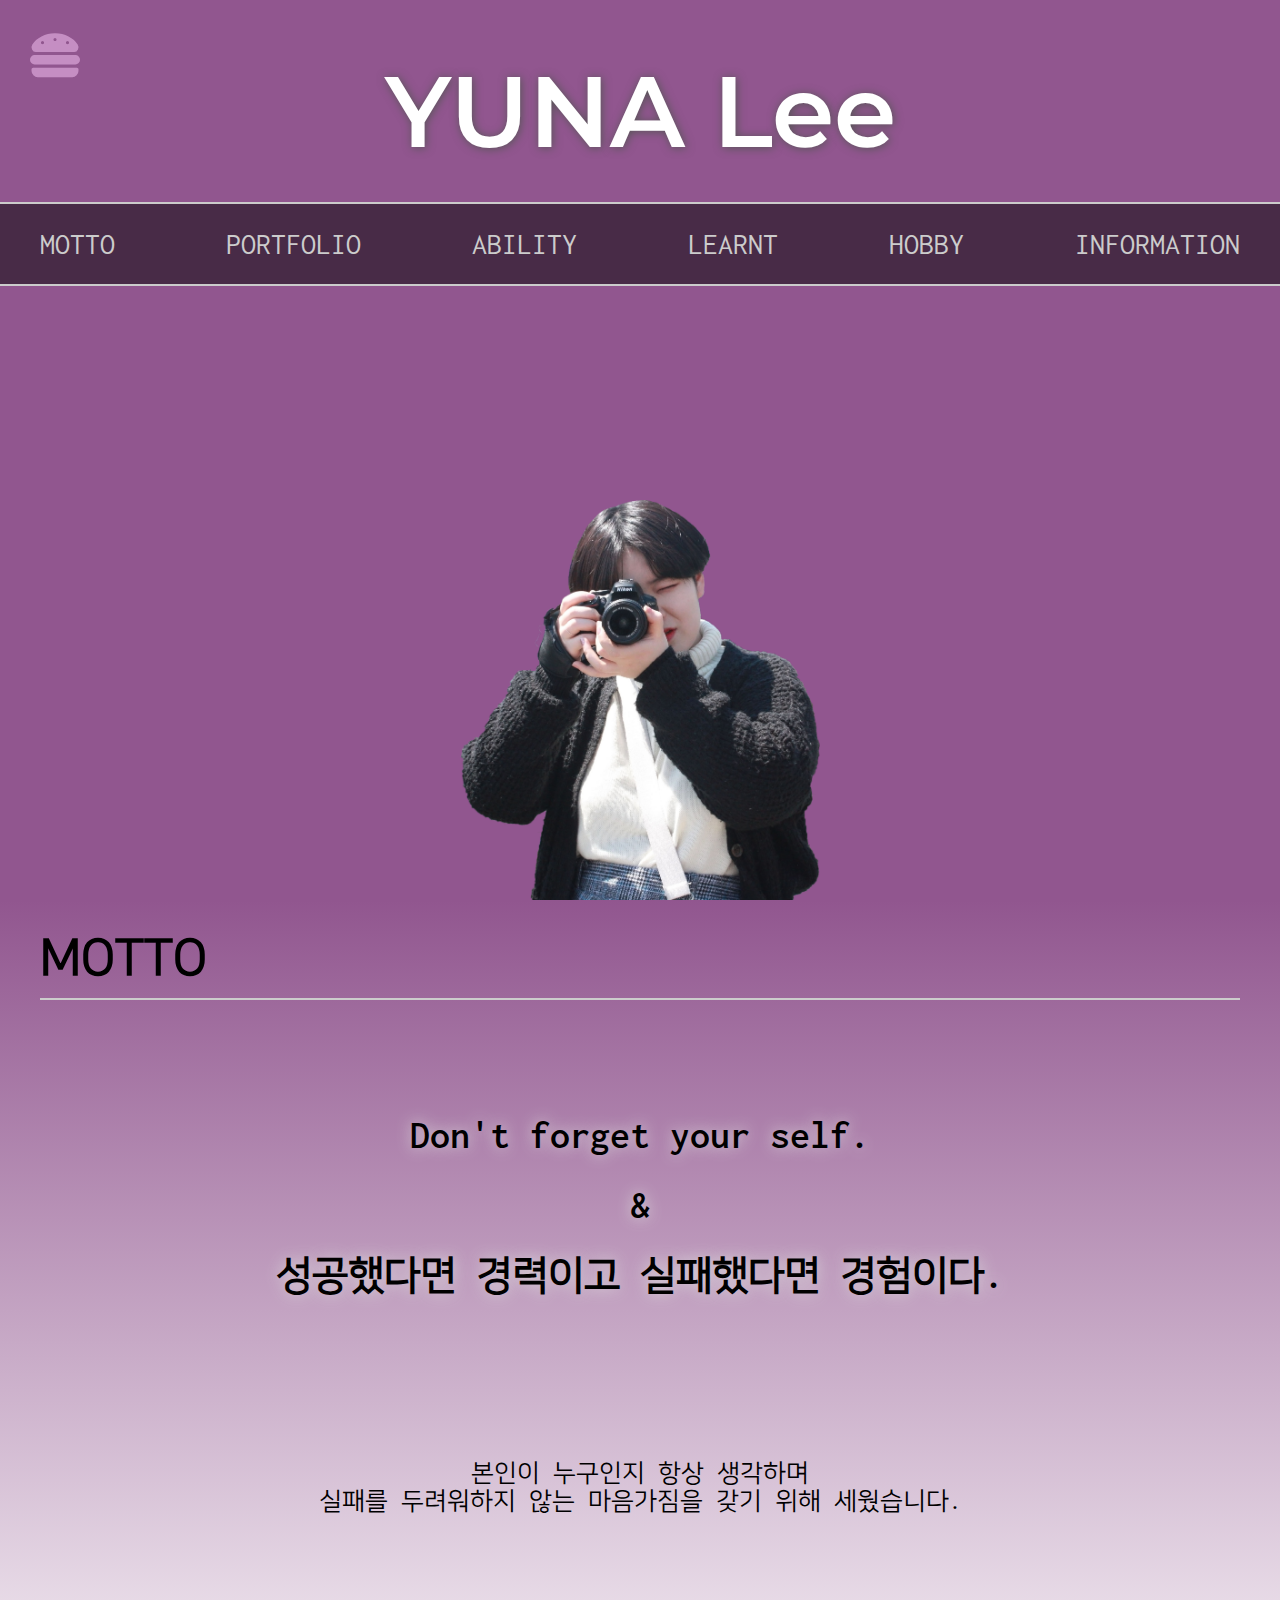
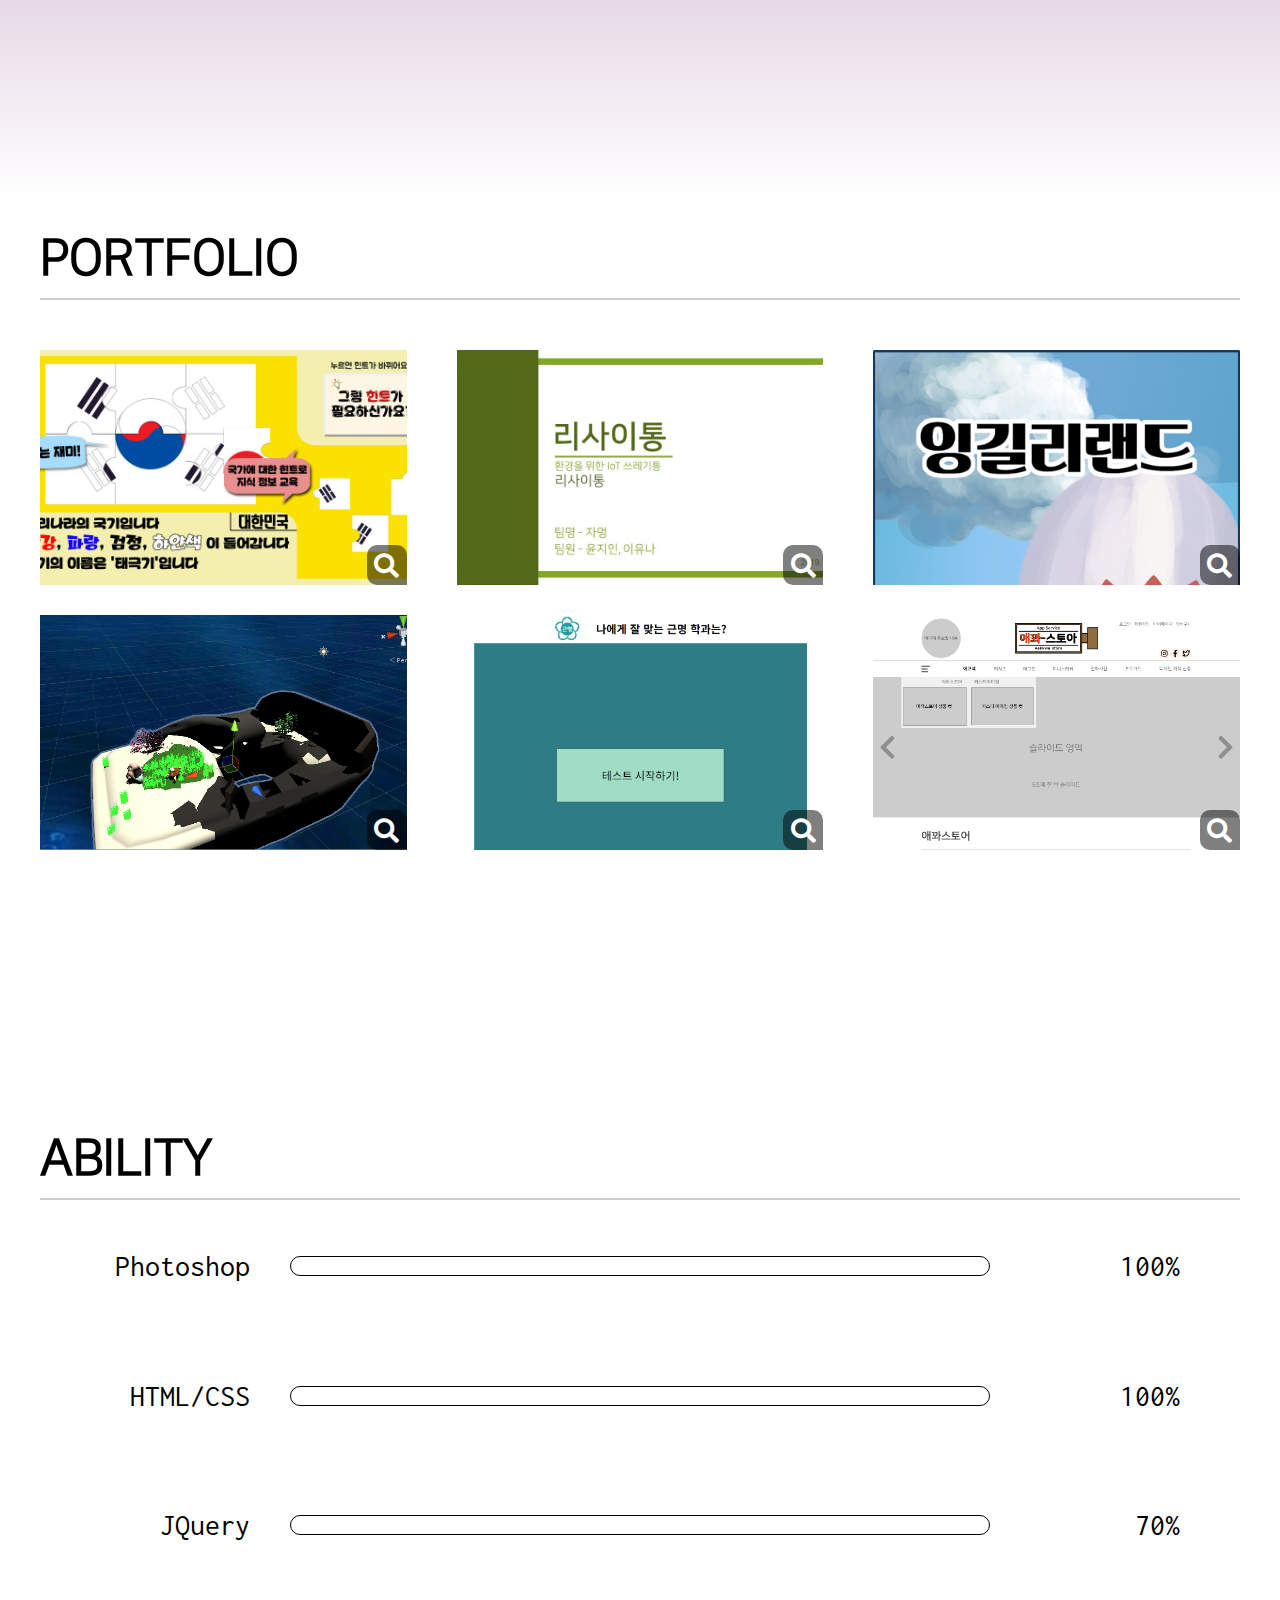
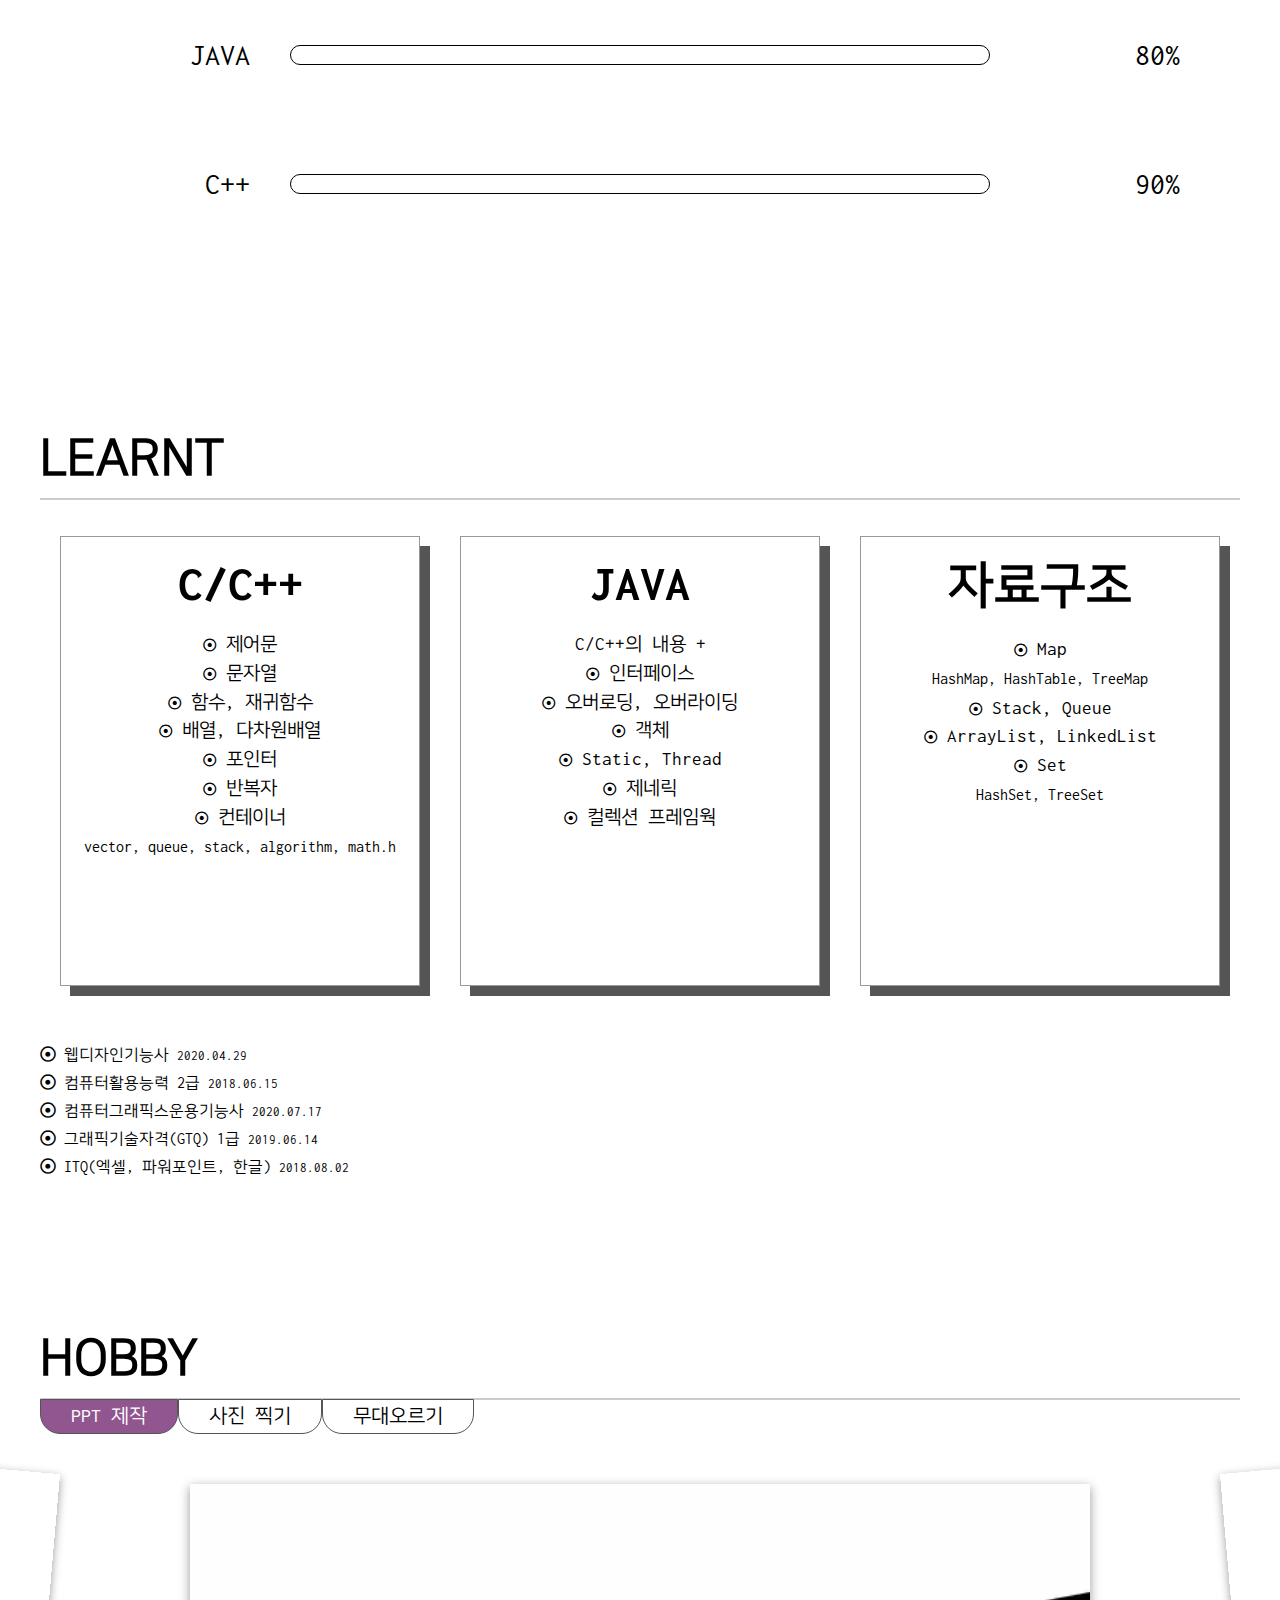
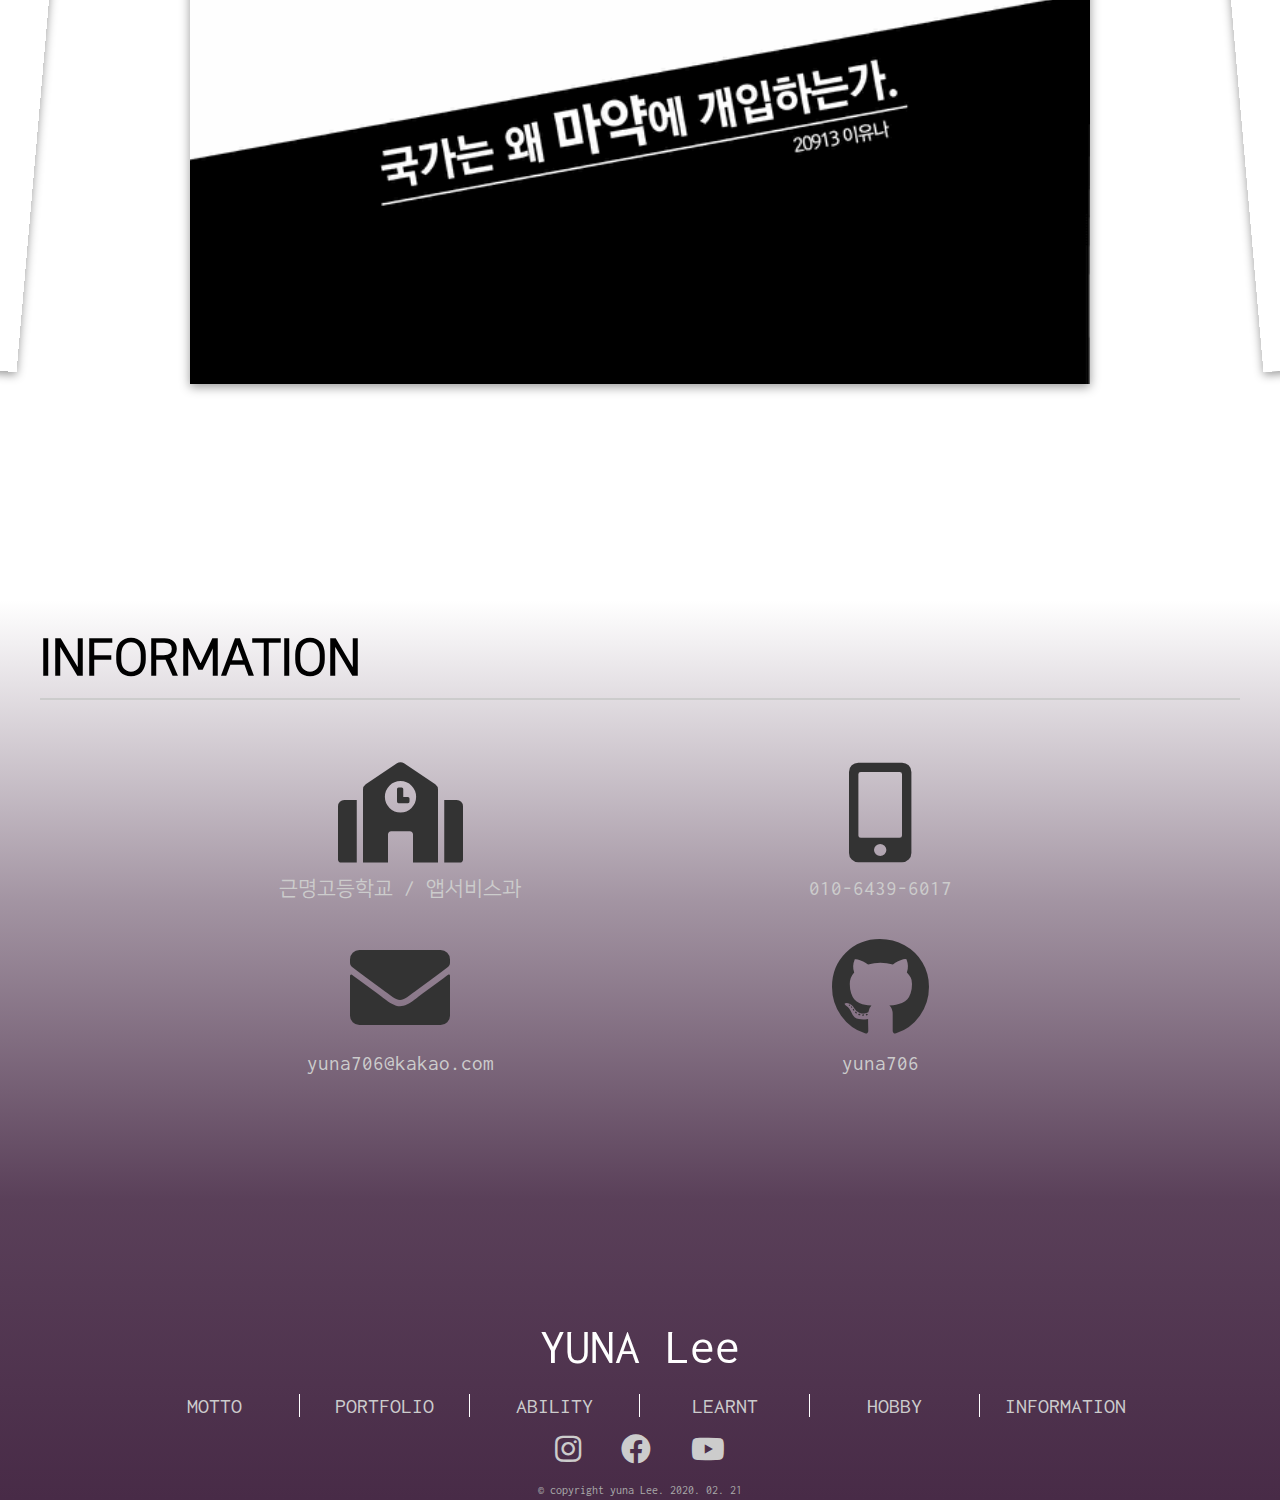
==== index.html @ 83d14db9 "자격증 추가" ====
<!DOCTYPE html>
<html lang="ko">
<head>
    <meta charset="UTF-8">
    <meta name="viewport" content="width=1980, height=1080, initial-scale=1.0">
    <title>yuna Lee</title>

    
    <link rel="stylesheet" href="fontawesome-free-5.12.1-web/css/all.min.css">
    <script src="js/jquery-3.4.1.js"></script>
    <script src="js/jquery.mousewheel.js"></script>
    <script src="js/jquery.easing.1.3.js"></script>
   

    <!-- cdn -->
    <!-- <script src="https://kit.fontawesome.com/18678ebc50.js" crossorigin="anonymous"></script>
    <script src="https://code.jquery.com/jquery-3.4.1.js"></script>
    <script src="https://cdnjs.cloudflare.com/ajax/libs/jquery-mousewheel/3.1.13/jquery.mousewheel.js"></script>
    <script src="http://gsgd.co.uk/sandbox/jquery/easing/jquery.easing.1.3.js"></script> -->
    
    <script src="js.js"></script>
    <link rel="stylesheet" href="css/css.css">
    <link rel="stylesheet" href="css/mincss.css">
    <link href="https://fonts.googleapis.com/css2?family=Gothic+A1:wght@300&family=Montserrat&display=swap" rel="stylesheet">
    <link href="https://fonts.googleapis.com/css2?family=Inconsolata:wght@300;600&display=swap" rel="stylesheet">
</head>

<body>
    <section id="sidemenu">
        <div class="ham"><i class="fas fa-hamburger"></i></div>
        <div class="side">
            <p>MUSIC</p>
            <ul class="player">
                <li id="play"><i class="far fa-play-circle"></i></li>
                <li id="stop"><i class="far fa-pause-circle"></i></i></li>
                <li id="start"><i class="far fa-stop-circle"></i></li>
            </ul>
            <ul class="menu">
                <li>MAIN</li>
                <li>MOTTO</li>
                <li>PORTFOLIO</li>
                <li class="ability">ABILITY</li>
                <li>LEARNT</li>
                <li>HOBBY</li>
                <li>INFORMATION</li>
            </ul>
        </div>    
    </section>
    <section id="header">
        <!-- 배경 색만 넣는 역할 -->
        <div class="headbg"></div>
        <header>
            <h1>YUNA Lee</h1>
            <nav>
                <ul>
                    <li>MOTTO</li>
                    <li>PORTFOLIO</li>
                    <li class="ability">ABILITY</li>
                    <li>LEARNT</li>
                    <li>HOBBY</li>
                    <li>INFORMATION</li>
                </ul>
            </nav>
            <img src="img/main.png" alt="메인 이미지">
        </header>
    </section>
    <section id="motto">
        <div class="wrap">
            <h2>MOTTO</h2>
            <div>Don't forget your self.<br> & <br>성공했다면 경력이고 실패했다면 경험이다.</div>
            <span>본인이 누구인지 항상 생각하며<br>실패를 두려워하지 않는 마음가짐을 갖기 위해 세웠습니다.</span>    
        </div>
    </section>
    <section id="portfolio">
        <h2>PORTFOLIO</h2>
        <div class="portfolio-grid">
            <div class="port">
                <div class="imgdiv"></div>
                <div class="gl"><i class="fas fa-search"></i> </div>
            </div>
            <div class="port">
                <div class="imgdiv"></div>
                <div class="gl"><i class="fas fa-search"></i> </div>
            </div>
            <div class="port">
                <div class="imgdiv"></div>
                <div class="gl"><i class="fas fa-search"></i> </div>
            </div>
            <div class="port">
                <div class="imgdiv"></div> 
                <div class="gl"><i class="fas fa-search"></i> </div>
            </div>
            <div class="port">
                <div class="imgdiv"></div> 
                <div class="gl"><i class="fas fa-search"></i> </div>
            </div>
            <div class="port">
                <div class="imgdiv"></div> 
                <div class="gl"><i class="fas fa-search"></i> </div>
            </div>
        </div>
        <div id="popup">
            <div class="popup">
                <div class="imgdiv"></div> 
                <div class="ex">
                    <h3>국기 퍼즐 게임</h3>
                    <hr>
                    <p>
                        화면 오른쪽 하단에 위치한 퍼즐을 왼쪽 상단에 있는 
                        틀에 하나씩 끼워 맞추는 형식으로, 
                        오른쪽 상단에 있는 사진을 눌러 그림힌트를 볼 수 있습니다.
                        한 나라의 국기 퍼즐을 완성하면 처음 
                        화면으로 돌아가 다른 나라를 선택하여  
                        게임을 할 수 있습니다.
                        <br><br>
                        <a href="https://play.google.com/store/apps/details?id=kr.hs.kmg.kidsgame">
                            <i class="fab fa-google-play"></i>
                        </a>    
                    </p>
                </div>
                <p>X</p>
            </div>
            <div class="popup">
                <div class="imgdiv"></div> 
                <div class="ex">
                    <h3>리사이통</h3>
                    <hr>
                    <p>
                        서보 모터, 바코드 스캐너를 물리적으로 연결하고,
                        오픈소스 라이브러리를 활용하여 C/C++언어로 코드를 작성해 아두이노에 업로드했습니다.
                        바코드 스캐너를 이용해 바코드를 인식하여 인식된 번호의
                        마지막 자리에 따라 포인트를 저장, 누적했습니다.
                        추가적으로 블루투스 장치를 아두이노에 장착하여 휴대폰과 연결되면
                        아두이노에 저장된 포인트를 휴대폰으로 전송하는 프로그램을 작업 예정입니다.
                        <br><br>
                        <a href="https://github.com/yuna706/recytong" target="_blank">
                            <i class="fab fa-github click"></i>
                        </a>
                    </p>
                </div>
                <p>X</p>
            </div>
            <div class="popup">
                <div class="imgdiv"></div> 
                <div class="ex">
                    <h3>잉길리랜드</h3>
                    <hr>
                    <p>
                        잉길리랜드는 '잉글'리시와 마을단위 '리', '랜드'의 합성어로 
                        영어 알파벳들이 사는 작은 마을을 뜻합니다. 
                        잉글라들이 사는 곳인 작은 마을 잉길리 속 
                        놀이동산에서 벌어지는 숨바꼭질 놀이입니다. 
                        잉글라들은 잉길리랜드 속 각종 지형지물을 이용하여 
                        숨어있는 알파벳들을 순차적으로 찾는 게임입니다. 

                        <br><br>
                        <small style="color: #999;">
                            기획서만 존재합니다. 
                            <a class="click" href="img/잉길라들의 마을.pptx">PPT 다운로드</a>
                        </small>
                    </p>
                </div>
                <p>X</p>
            </div>
            <div class="popup">
                <div class="imgdiv"></div> 
                <div class="ex">
                    <h3>Turtle With Rabbit</h3>
                    <hr>
                    <p>
                        유니티로 개발한 VR 게임 ‘Turtle With Rabbit’은 
                        바다를 유영하는 거북이의 등에 탄 채로 심해에 
                        생성되어있는 맵을 탐험하는 게임입니다. 

                        <br><br>
                        <small style="color: #999;">저작자가 여러명이라 올리지 못했습니다.</small>
                    </p>
                </div>
                <p>X</p>
            </div>
            <div class="popup">
                <div class="imgdiv"></div> 
                <div class="ex">
                    <h3>근명고 학과 테스트</h3>
                    <hr>
                    <p>
                        근명고등학교를 지원하는 중학생들에게 홍보하기 위한 사이트입니다.
                        학과를 고민하는 학생들에겐 선택의 도움이 될 수도 있는 테스트이며
                        저의 의견이 많이 반영되어 있어 결과를 재미로 즐기셨으면 좋겠습니다.
                        <br><br>
                        <a href="https://github.com/yuna706/kmtest" target="_blank">
                            <i class="fab fa-github click"></i>
                        </a>
                        <a class="click" href="https://yuna706.github.io/kmtest/" target="_blank">테스트하기</a>
                    </p>
                </div>
                <p>X</p>
            </div>
            <div class="popup">
                <div class="imgdiv"></div> 
                <div class="ex">
                    <h3>애꽈스토어</h3>
                    <hr>
                    <p>
                        앱서비스과의 캐릭터를 만들어 다양한 상품에 접목해 인터넷 쇼핑몰입니다.
                        캐릭터와 상품, 사이트 제작 등 모두 직접 만든 청소년 비즈쿨 사업입니다.
                        현재 제작중이며 가능한 시간에 틈틈이 제작하여 거래가 가능한 쇼핑몰 사이트를 만드는 것이 목표입니다.

                        <br><br>
                        <a href="https://github.com/yuna706/AppGgwaStore" target="_blank">
                            <i class="fab fa-github click"></i>
                        </a>
                        <a class="click" href="https://yuna706.github.io/AppGgwaStore/" target="_blank">방문하기</a>
                    </p>
                </div>
                <p>X</p>
            </div>
        </div>
    </section>
    <section id="ability">
        <h2>ABILITY</h2>
        <div class="graph-div">
            <div class="ab-graph">
                <p>Photoshop</p>
                <div><div class="grap"></div></div>
                <p>100%</p>
            </div>
            <div class="ab-graph">
                <p>HTML/CSS</p>
                <div><div class="grap"></div></div>
                <p>100%</p>
            </div>
            <div class="ab-graph">
                <p>JQuery</p>
                <div><div class="grap"></div></div>
                <p>70%</p>
            </div>
            <div class="ab-graph">
                <p>JAVA</p>
                <div><div class="grap"></div></div>
                <p>80%</p>
            </div>
            <div class="ab-graph">
                <p>C++</p>
                <div><div class="grap"></div></div>
                <p>90%</p>
            </div>
        </div>
    </section>
    <section id="learnt">
        <h2>LEARNT</h2>
        <ul>
            <li>
                <h3>C/C++</h3>
                <ul>
                    <li><i class="far fa-dot-circle"></i> 제어문</li>
                    <li><i class="far fa-dot-circle"></i> 문자열</li>
                    <li><i class="far fa-dot-circle"></i> 함수, 재귀함수</li>
                    <li><i class="far fa-dot-circle"></i> 배열, 다차원배열</li>
                    <li><i class="far fa-dot-circle"></i> 포인터</li>
                    <li><i class="far fa-dot-circle"></i> 반복자</li>
                    <li>
                        <i class="far fa-dot-circle"></i> 컨테이너<br>
                        <small>vector, queue, stack, algorithm, math.h</small></li>
                </ul>
            </li>
            <li>
                <h3>JAVA</h3>
                <ul>
                    <li>C/C++의 내용 +</li>
                    <li><i class="far fa-dot-circle"></i> 인터페이스</li>
                    <li><i class="far fa-dot-circle"></i> 오버로딩, 오버라이딩</li>
                    <li><i class="far fa-dot-circle"></i> 객체</li>
                    <li><i class="far fa-dot-circle"></i> Static, Thread</li>
                    <li><i class="far fa-dot-circle"></i> 제네릭</li>
                    <li><i class="far fa-dot-circle"></i> 컬렉션 프레임웍</li>
                </ul>
            </li>
            <li>
                <h3>자료구조</h3>
                <ul>
                    <li><i class="far fa-dot-circle"></i> Map
                        <br>
                        <small>HashMap, HashTable, TreeMap</small>
                    </li>
                    <li><i class="far fa-dot-circle"></i> Stack, Queue</li>
                    <li><i class="far fa-dot-circle"></i> ArrayList, LinkedList</li>
                    <li><i class="far fa-dot-circle"></i>
                        Set
                        <br>
                        <small>HashSet, TreeSet</small>
                    </li>
                </ul>
            </li>
        </ul>
        <div>
            <p><i class="far fa-dot-circle"></i> 웹디자인기능사 <small>2020.04.29</small></p>
            <p><i class="far fa-dot-circle"></i> 컴퓨터활용능력 2급 <small>2018.06.15</small></p>
            <p><i class="far fa-dot-circle"></i> 컴퓨터그래픽스운용기능사 <small>2020.07.17</small></p>
            <p><i class="far fa-dot-circle"></i> 그래픽기술자격(GTQ) 1급 <small>2019.06.14</small></p>
            <p><i class="far fa-dot-circle"></i> ITQ(엑셀, 파워포인트, 한글) <small>2018.08.02</small></p>
        </div>
    </section>
    <section id="hobby">
        <h2>HOBBY</h2>
        <div class="tab-div">
            <div class="on">PPT 제작</div>
            <div>사진 찍기</div>
            <div>무대오르기</div>
        </div>
        <div class="cont on" id="ppt">
            <ul>
                <li class="cont1"><img src="img/ppt1.png" alt="ppt 이미지1"></li>
                <li class="cont2"><img src="img/ppt2.gif" alt="ppt 이미지2"></li>
                <li class="cont3"><img src="img/ppt3.png" alt="ppt 이미지3"></li>
            </ul>
        </div>
        <div class="cont" id="photo">
            <ul>
                <li class="cont1"><img src="img/dark.jpg" alt="어두운 이미지"></li>
                <li class="cont2"><img src="img/flower.jpg" alt="벚꽃 이미지"></li>
                <li class="cont3"><img src="img/moon.jpg" alt="달사진"></li>
            </ul>
        </div>
        <div class="cont" id="pen">
            <ul>
                <li class="cont1"><img src="img/moo2.jpg" alt="중학교 시절"></li>
                <li class="cont2"><img src="img/moo.gif" alt="가온누리"></li>
                <li class="cont3"><img src="img/moo3.jpg" alt="고등학교 시절"></li>
            </ul>
        </div>
    </section>
    <section id="info">
        <div class="wrap">
            <h2>INFORMATION</h2>
            <div class="info-box">
                <a href="http://www.kmg.hs.kr/" target="_blank">
                    <i class="fas fa-school"></i>
                    <p>근명고등학교 / 앱서비스과</p>
                </a>
                <a href="https://contacts.google.com/?hl=ko&tab=wC1&authuser=0" target="_blank">
                    <i class="fas fa-mobile-alt"></i>
                    <p>010-6439-6017</p>
                </a>
                <a href="https://mail.google.com/mail/u/0/?tab=rm&ogbl" target="_blank">
                    <i class="fas fa-envelope"></i>
                    <p>yuna706@kakao.com</p>
                </a>
                <a href="https://github.com/yuna706/recytong" target="_blank">
                    <i class="fab fa-github"></i>
                    <p>yuna706</p>
                </a>
            </div>
        </div>
        <footer>
            <div class="footer-div">
                <div class="logo">YUNA Lee</div>
                <div class="menu">
                    <div>MOTTO</div>
                    <div>PORTFOLIO</div>
                    <div class="ability">ABILITY</div>
                    <div>LEARNT</div>
                    <div>HOBBY</div>
                    <div>INFORMATION</div>
                </div>
                <div class="sns">
                    <a href="https://instagram.com/yuna7.6?igshid=chzppmlxbqgk" target="_blank"><i class="fab fa-instagram"></i></a>
                    <a href="https://www.facebook.com/profile.php?id=100026002641973" target="_blank"><i class="fab fa-facebook"></i></a>
                    <a href="https://www.youtube.com/channel/UC9Ok5lq1hgzUU6N-rWt79Tw/featured" target="_blank"><i class="fab fa-youtube"></i></a>    
                </div>
                <div class="copy">&copy; copyright yuna Lee. 2020. 02. 21</div>
            </div>
        </footer>
    </section>
</body>
</html>
---- css/css.css ----
/* format */
@font-face{
    font-family: 'koko';
    src: url(../NanumSquareR.ttf) format('truetype');
}
*{
    box-sizing: border-box;
    padding: 0;
    margin: 0;
    font-family: 'Inconsolata', 'Montserrat', koko, sans-serif;
    cursor: url(../img/cursor.png), auto;
}
::-webkit-scrollbar{
    display:none;
}
ul{
    list-style: none;
}
a{
    color: #ccc;
    text-decoration: none;
}
.click{
    cursor: url(../img/cursor_click.png), auto;
}
body{
    width: 100vw;
    overflow-x: hidden;
}


/************ 왼쪽 메뉴 ************/
#sidemenu{
    position: fixed;
    width: 250px;
    height: 100vh;
    background: rgba(0,0,0,0.5);
    margin-left: -250px;
    z-index: 20;
    transition: all 0.5s;
}
.side{
    width: 100%;
    height: 100%;
}
.ham{
    position: fixed;
    top: 30px;
    left: 30px;
    z-index: 20;
    width: 50px;
    height: 50px;
}
.ham> i{
    font-size: 50px;
    color: #c58ec3;
    transition: all 0.5s;
}
.ham> i:hover{
    color: #482B47;
    transform: scale(1.2);
}
.side> p{
    color: #fff;
    font-size: 40px;
    width: 250px;
    margin: 30px;
    margin-bottom: 20px;
}
.side> .player{
    display: flex;
    width: 80%;
    margin: 0 auto;
    justify-content: space-around;
}
.side> .player> li{
    font-size: 40px;
    color: #fff;
}
.side> .menu{
    display: flex;
    flex-direction: column;
    justify-content: space-between;
    align-items: center;
    height: 400px;
    width: 250px;
    position: fixed;
    top: 50%;
    transform: translateY(-50%);
}
.side> .menu> li{
    display: flex;
    align-items: center;
    color: #ccc;
    font-size: 30px;
    width: 100%;
    height: 60px;
    padding-left: 30px;
    transition: all 0.5s;
}
.side> .menu> li:hover{
    background: rgba(0,0,0,0.3);
    color: #fff;
}

/****************** header *********************/
#header{
    width: 100%;
}
header{
    position: relative;
    width: 100%;
    height: 100vh;
    background: #91568F;
}
header> h1{
    font-size: 100px;
    color: #fff;
    text-shadow: 1px 1px 10px #555;
    text-align: center;
    padding-top: 50px;
    font-weight: 600;
    font-family: 'Montserrat';
}
nav{
    border-top: 2px solid #ccc;
    border-bottom: 2px solid #ccc;
    margin-top: 30px;
    width: 100%;
    background: #482B47;
    position: absolute;
}
nav> ul{
    width: 1200px;
    height: 80px;
    display: flex;
    justify-content: space-between;
    align-items: center;
    margin: 0 auto;
}
nav> ul> li{
    font-size: 30px;
    color: #ccc;
    transition: all 0.5s;
}
nav> ul> li:hover{
    color:#fff;
    transform: scale(1.2);
}
header> img{
    width: 400px;
    height: 400px;
    position: absolute;
    bottom: 0;
    left: 50%;
    transform: translateX(-50%);
}

/************ section format *************/
section{
    width: 1200px;
    height: 100vh;
    margin: 0 auto;
    /* overflow: hidden; */
}
section> .wrap{
    width: 1200px;
    margin: 0 auto;
}
section h2{
    font-size: 50px;
    padding-top: 30px;
    padding-bottom: 10px;
    font-weight: normal;
    width: 100%;
    border-bottom: 2px solid #ccc;
    font-weight: 600;
    font-family: koko, serif;
}


/* sct1 */
#motto{
    position: relative;
    background: linear-gradient(#91568F, rgba(0,0,0,0.0));
    width: 100%;
}
#motto> .wrap> div{
    font-size: 40px;
    text-align: center;
    margin-top: 100px;
    line-height: 70px;
    text-shadow: 0 0 15px #ddd;
    font-weight: 600;
}
#motto> .wrap> span{
    display: block;
    font-size: 25px;
    margin-top: 150px;
    text-align: center;
}


/* sct2 */
.portfolio-grid{
    height: 500px;
    margin: 50px auto 0 auto;
    display: grid;
    grid-template-columns: 1fr 1fr 1fr;
    grid-template-rows: 1fr 1fr;
    grid-gap: 30px 50px;
}
.port{
    position: relative;
}
.port> .imgdiv{
    width: 100%;
    height: 100%;
    background-size: cover;
    background-position: center 0;
}
.port:nth-child(1) > .imgdiv, .popup:nth-child(1) > .imgdiv{background-image: url(../img/port1.png);}
.port:nth-child(2) > .imgdiv, .popup:nth-child(2) > .imgdiv{background-image: url(../img/port2.png);}
.port:nth-child(3) > .imgdiv, .popup:nth-child(3) > .imgdiv{background-image: url(../img/port3.png);}
.port:nth-child(4) > .imgdiv, .popup:nth-child(4) > .imgdiv{background-image: url(../img/port4.png);}
.port:nth-child(5) > .imgdiv{background-image: url(../img/port5.png);}
.popup:nth-child(5) > .imgdiv{background-image: url(../img/port5_.png);}
.port:nth-child(6) > .imgdiv, .popup:nth-child(6) > .imgdiv{background-image: url(../img/port6.png);}

.port> .gl{
    position: absolute;
    bottom: 0;
    right: 0;
    display: flex;
    justify-content: center;
    align-items: center;
    width: 40px;
    height: 40px;
    background: rgba(0,0,0,0.5);
    color: #fff;
    font-size: 25px;
    border-radius: 10px 10px 0 10px;
    transform-origin: right bottom;
}
@keyframes kejack{
    0%{
        transform: scale(1);
    }
    100%{
        transform: scale(1.1);
    }
}
.port> .gl:hover{animation: kejack 0.5s infinite alternate linear;}

/* 포폴 팝업 */
#popup{
    visibility: hidden;
    position: fixed;
    top: 0;
    left: 0;
    width: 100vw;
    height: 100vh;
    background: rgba(0,0,0,0.8);
    transition: all 1s;
    transform: scale(0.1);
    opacity: 0.1;
}
#popup.on{
    visibility: visible;
    transform: scale(1);
    opacity: 1;
}
.popup{
    transition: all 1s;
    position: fixed;
    top: 50%;
    left: 50%;
    transform: translate(-50%, -50%);
    width: 80%;
    height: 80%;
    display: flex;
    visibility: hidden;
}
.popup:nth-child(1) > .imgdiv{background-image: url(../img/port1.png);}
.popup:nth-child(2) > .imgdiv{background-image: url(../img/port2.png);}
.popup:nth-child(3) > .imgdiv{background-image: url(../img/port3.png);}
.popup:nth-child(4) > .imgdiv{background-image: url(../img/port4.png);}
.popup> .imgdiv{
    background-repeat: no-repeat;
    height: auto;
    width: 50%;
    background-position: center;
    background-size: contain;
}
.popup> div{
    flex:1;
}
.popup> .ex{
    display: flex;
    flex-direction: column;
    justify-content: center;
    margin-left: 20px;
}
.popup> .ex> h3{
    color: #fff;
    font-size: 60px;
}
.popup> .ex> hr{
    margin: 30px 0;
}
.popup> .ex> p{
    color: #fff;
    font-size:  25px;
}
.popup> .ex> p> a{
    display: inline-block;
    margin-top: 10px;
    margin-right: 20px;
}
.popup> .ex> p> a> i{
    font-size: 50px;
}
.popup> p{
    color: #fff;
    font-size: 1.5em;
}

/* stc3 */
#ability> .graph-div{
    width: 90%;
    height: 550px;
    margin-top: 50px;
    margin: 50px auto 0 auto;
    display: flex;
    flex-direction: column;
    justify-content: space-between;
}
.graph-div> .ab-graph{
    display: flex;
    justify-content: space-between;
    align-items: center;
    font-size: 30px;
}
.ab-graph> p{
    width: 150px;
    text-align: right;
    transition: all 0.5s;
}
.ab-graph> div{
    width: 700px;
    height: 20px;
    border: 1px solid #000;
    border-radius: 30px;
    overflow: hidden;
    position: relative;
}
.grap{
    height: 100%;
    width: 0;
    border-radius: 30px;
    transition: all 0.5s;
    position: absolute;
    top: 0;
    left: 0;
}
.grap.on{border-right: 1px solid #000;}

.ab-graph:nth-child(1) .grap.on{background: #00C8FF; width: 100%;}
.ab-graph:nth-child(2) .grap.on{background: #EA6029; width: 100%;}
.ab-graph:nth-child(3) .grap.on{background: #EABA25; width: 70%;}
.ab-graph:nth-child(4) .grap.on{background: #DB5440; width: 80%;}
.ab-graph:nth-child(5) .grap.on{background: #005798; width: 90%;}

/* lrearn */
#learnt> ul{
    width: 100%;
    display: flex;
    justify-content: space-around;
    margin-top: 3%;
    height: 50%;
}
#learnt> ul> li{
    border: 1px solid #999;
    box-shadow: 10px 10px 0 #555;
    height: 100%;
    width: 30%;
    position: relative;
    text-align: center;
    transition: all 0.5s;
}
#learnt> ul> li:hover{
    transform: translateY(-10px);
    box-shadow: 10px 20px 0 #555;
}
#learnt> ul> li:nth-child(1):hover{background: #006699; color: #fff;}
#learnt> ul> li:nth-child(2):hover{background: #dd5544; color: #fff;}
#learnt> ul> li:nth-child(3):hover{background: #aa6644; color: #fff;}
#learnt> ul> li> h3{
    font-size: 50px;
    margin: 20px 0;
}
#learnt> ul> li> ul> li{
    line-height: 1.5em;
    font-size: 1.2em;
}
#learnt> ul> li> ul> li> i{
    font-size: 0.7em;
}
#learnt> div{
    margin-top: 5%;
}
#learnt> div> p{
    margin: 10px 0;
}



/* sct5 */
#hobby> .tab-div{
    display: flex;
    margin-top: -1px;
}
.tab-div> div{
    padding: 5px 30px;
    font-size: 20px;
    border: 1px solid #555;
    border-radius: 0 0 20px 20px;
    transition: all 0.5s;
}
.tab-div> div.on{
    background: #91568F;
    color: #fff;
}
.cont{
    display: none;
    height: 80%;
}
.cont.on{
    display: block;
}
.cont> ul{
    display: flex;
    height: 500px;
    justify-content: space-between;
    width: 2100px;
    margin-left: -900px;
    margin-top: 50px;
    position: relative;
}
.cont li{
    width: 900px;
    height: 100%;
    position: absolute;
    transition: all 1s;
    overflow: hidden;
    display: flex;
    align-items: center;
    box-shadow: 0px 3px 10px #999;
}
.cont li> img{
    width: 100%;
    animation: like-gif steps(28) 1s infinite both;
}
.cont1{
    transform: rotate(5deg);
    width: 800px;
    height: 400px; 
    top: -50px;
    left: 0;
    animation-play-state : paused;
}
.cont2{
    margin: 0;
    top: 0;
    left: 50%;
    /* transform: translateX(-50%); */
}
.cont3{
    transform: rotate(-5deg);
    top: -50px;
    left: 100%;
    width: 800px;
    height: 400px; 
    animation-play-state : paused;
}

/********* info ********/
#info{
    position: relative;
    width: 100%;
    background: linear-gradient(rgba(0,0,0,0.0), rgba(72, 43, 71,0.5), rgba(72, 43, 71,0.9), #482B47);
}
.info-box{
    width: 80%;
    height: 400px;
    padding-top: 50px;
    margin: 0 auto;
    display: grid;
    grid-template-columns: 1fr 1fr;
}
.info-box> a{
    text-align: center;
    display: flex;
    flex-direction: column;
    align-items: center;
    justify-content: center;
    width: auto;
    margin: 0 auto;
    transition: all 0.5s;
}
.info-box> a:hover{
    transform: scale(1.1);
    color: #fff;
}
.info-box> a i{
    font-size: 100px;
    color: #333;
}
.info-box> a> p{
    line-height: 50px;
    font-size: 1.3em;
}


/************ footer ***********/
footer{
    height: 200px;
    position: absolute;
    bottom: 0;
    width: 100vw;
}
.footer-div{
    width: 1200px;
    margin: 0 auto;
}
.footer-div> .logo{
    color: #fff;
    font-size: 50px;
    text-align: center;
    height: 80px;
    padding-top: 20px;
}
.footer-div> .menu{
    height: 50px;
    width: 85%;
    margin: 0 auto;
    display: grid;
    align-items: center;
    grid-template-columns: repeat(6, 1fr);
}
.footer-div> .menu> div{
    color: #ccc;
    border-right: 1px solid #fff;
    text-align: center;
    font-size: 1.4em;
    transition: all 0.5s;
}
.footer-div> .menu> div:last-child{
    border:none;
}
.footer-div> .menu> div:hover{
    color: #fff;
    font-size: 22px;
}
.footer-div> .sns{
    height: 50px;
    text-align: center; 
    line-height: 50px; 
    display: flex;
    justify-content: center;
    align-items: center;
}
.footer-div> .sns i{
    font-size: 30px;
    color: #ccc;
    margin: 0 20px;
    transition: all 0.5s;
}
.footer-div> .sns i:hover{
    font-size: 40px;
    color: #fff;
}
.footer-div> .copy{
    color: #aaa;
    text-align: center;
    line-height: 20px;
    font-size: 12px;
}
---- css/mincss.css ----
/* width 반응형 */
@media(max-width : 1200px){

    .ham{
        top: 5px;
        left: 5px;
    }
    .ham> i{
        font-size: 40px;
    }

    /* header */
    nav> ul{
        width: 90%;
    }
    nav> ul> li{
        font-size: 20px;
    }
    section{
        width: 100%;
    }
    section> .wrap{
        width: 100%;
    }
    section> h2{
        padding: 0 20px;
    }

    /* popup */
    .popup{
        width: 90%;
    }
    .popup> .ex> h3{
        font-size: 30px;
    }
    .popup> .ex> hr{
        margin: 20px 0;
    }
    .popup> .ex> p{
        font-size: 15px;
    }

    /* stc3 */
    .graph-div> .ab-graph{
        font-size: 25px;
    }
    .ab-graph> p{
        margin: 0 10px;
    }
    .ab-graph> div{
        width: 70%;
    }


    /* hobby */
    .cont> ul{
        width: 150vw;
        margin-left: -60vw;
    }
    .cont li{
        width: 70vw;
        height: auto;
    }
    .cont li> img{
        width: 100%;
    }
    .cont1{
        transform: rotate(5deg);
        width: 800px;
        height: 400px; 
        top: -50px;
        left: 0;
        animation-play-state : paused;
    }
    .cont2{
        margin: 0;
        top: 0;
        left: 50%;
        /* transform: translateX(-50%); */
    }
    .cont3{
        transform: rotate(-5deg);
        top: -50px;
        left: 100%;
        width: 800px;
        height: 400px; 
        animation-play-state : paused;
    }


    /* colors */    
    .violet-b{top: 0; left: calc(100% / 1);}
    .gray-b{top: 0; left: calc((100% / 6)* 4);}
    .blue-b{top: 0; left: calc((100% / 6)* 4);}
    .green-b{top:50%; left: 0;}
    
    div.violet-b.on{width: calc((100% / 6)*2); height: 50%; left: 0;}
    div.gray-b.on{width: calc(100% / 6); height: 100%; left: calc((100% / 6)*3);}
    div.blue-b.on{width: calc((100% / 6)*2); height: 50%; top: 50%; left: calc((100% / 6)*4);}
    div.green-b.on{width: calc((100% / 6)*2); height: 50%; left: calc(100% / 6);}
    
    .footer-div{
        width: 100%;
    }
    .footer-div> .menu{
        width: 100%;
    }
}

/* height 반응형 */
@media(max-height : 700px){
    .side> p{
        margin: 10px;
    }
    .side> .menu{
        height: 80%;
        bottom: 0;
        transform: translateY(-40%);
        transform-origin:top;
    }
    .side> .menu> li{
        height: calc((80%-80px)/7);
    }

    /* 메인이미지 */
    header> img{
        height: 50%;
        width: auto;
    }

    /* 모토 */
    #motto> .wrap> div{
        margin-top: 5%;
        line-height: 70px;
    }
    #motto> .wrap> span{
        margin-top: 5%;
    }
    .portfolio-grid{
        height: 80%;
        margin-top: 2%;
    }

    /* ability */
    #ability> .graph-div{
        height: 80%;
        margin-top: 2%;
    }

    /* lrearn */
    #learnt> ul{
        height: auto;
    }
    #learnt> ul> li{
        height: auto;
        padding-bottom: 10px;
    }
    #learnt> div{
        margin-top: 20px;
    }
    #learnt> div> p{
        margin: 0;
    }
    

    /* hobby */
    .cont> ul{
        margin-top: 5%;
        height: 80%;
    }
    .cont> ul> li{
        height: 100%;
    }
    .box-div{
        height: 80%;
        margin: 2%;
    }

    /* footer */
    .info-box{
        margin: 0 auto;
        height: 60%;
    }

}
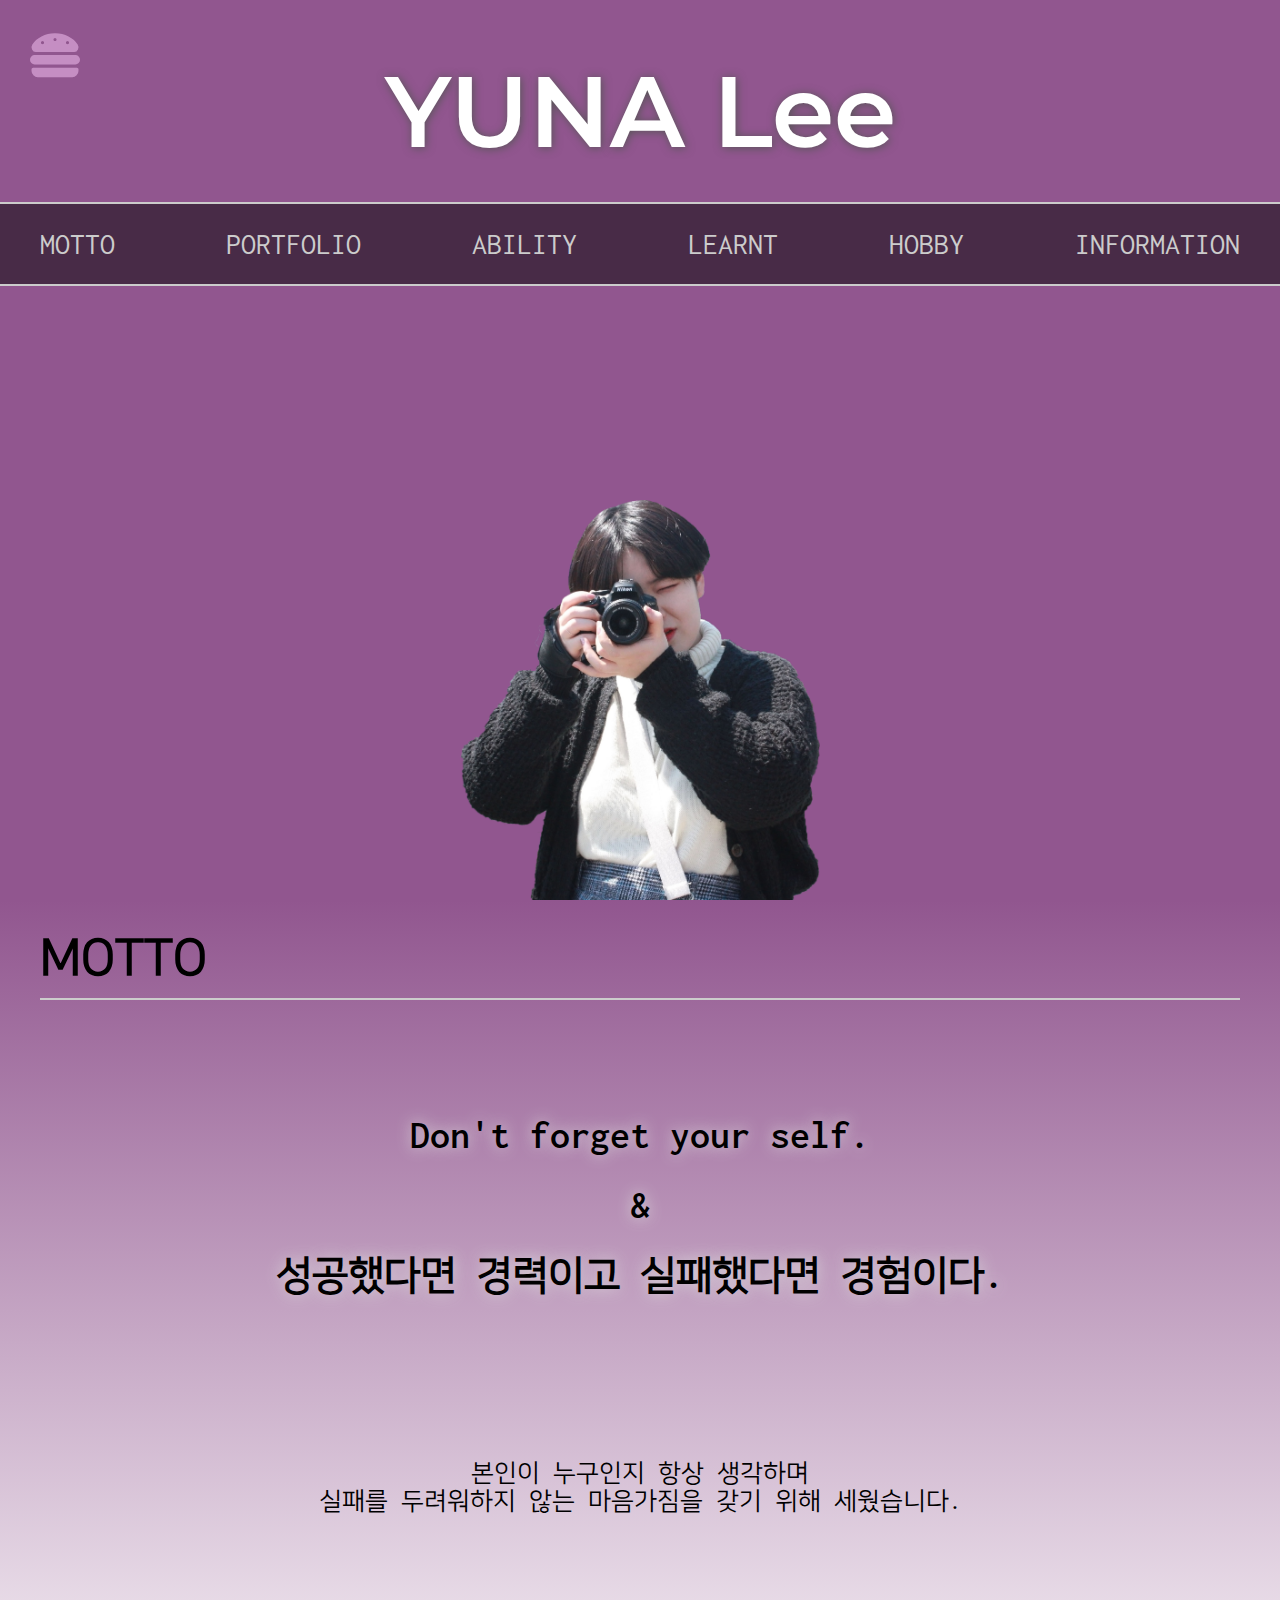
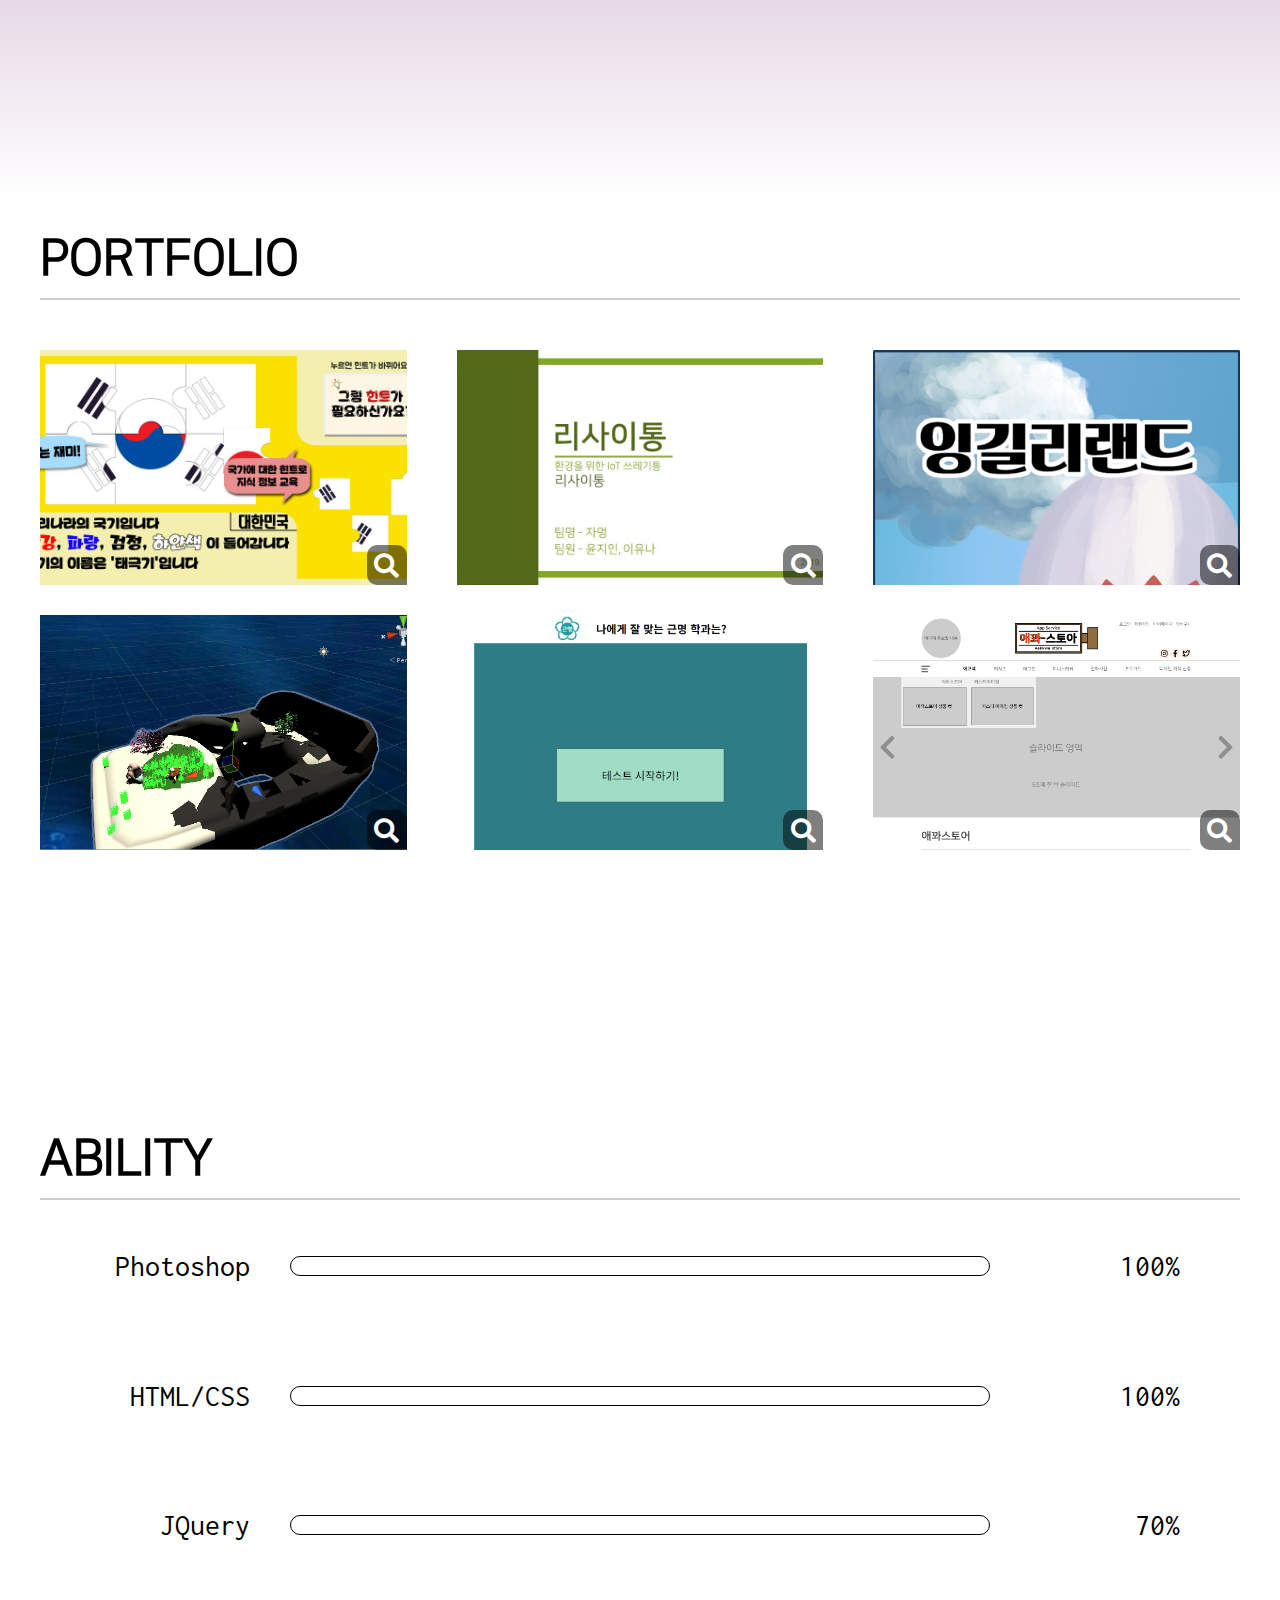
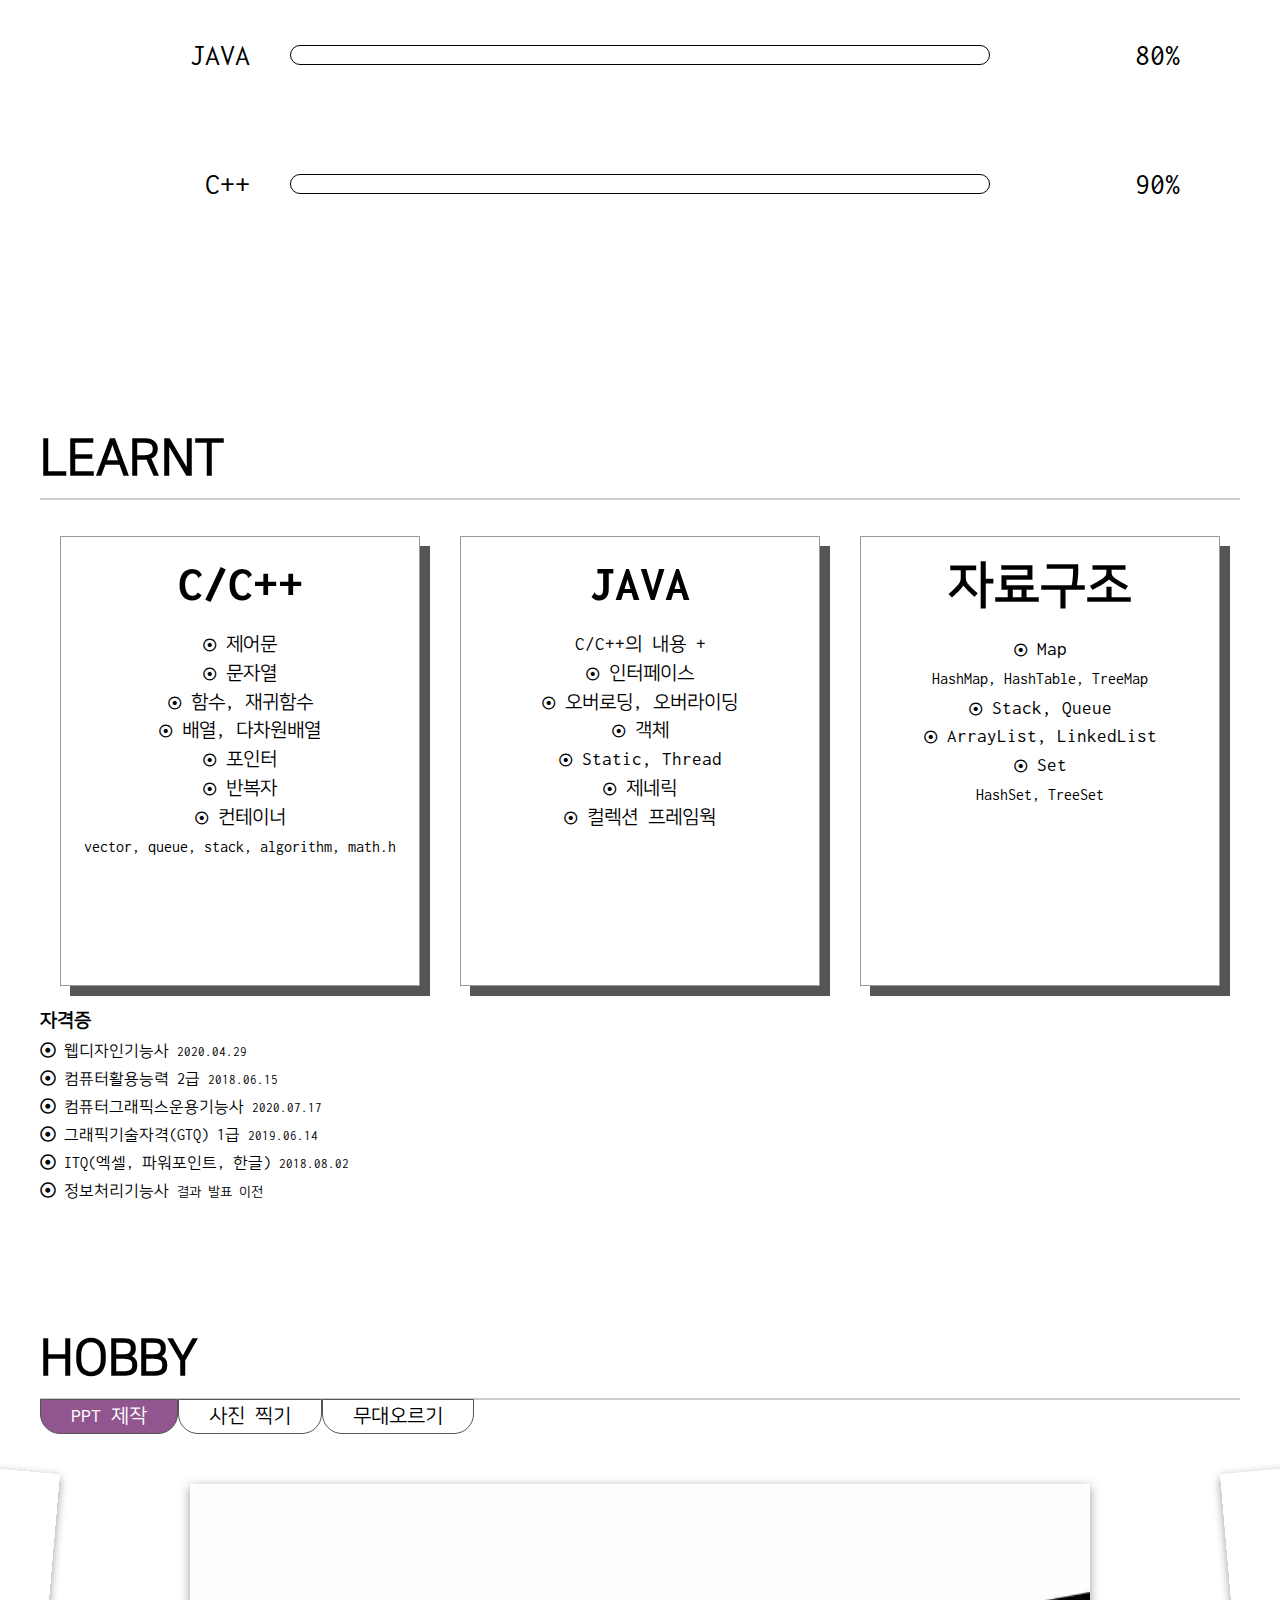
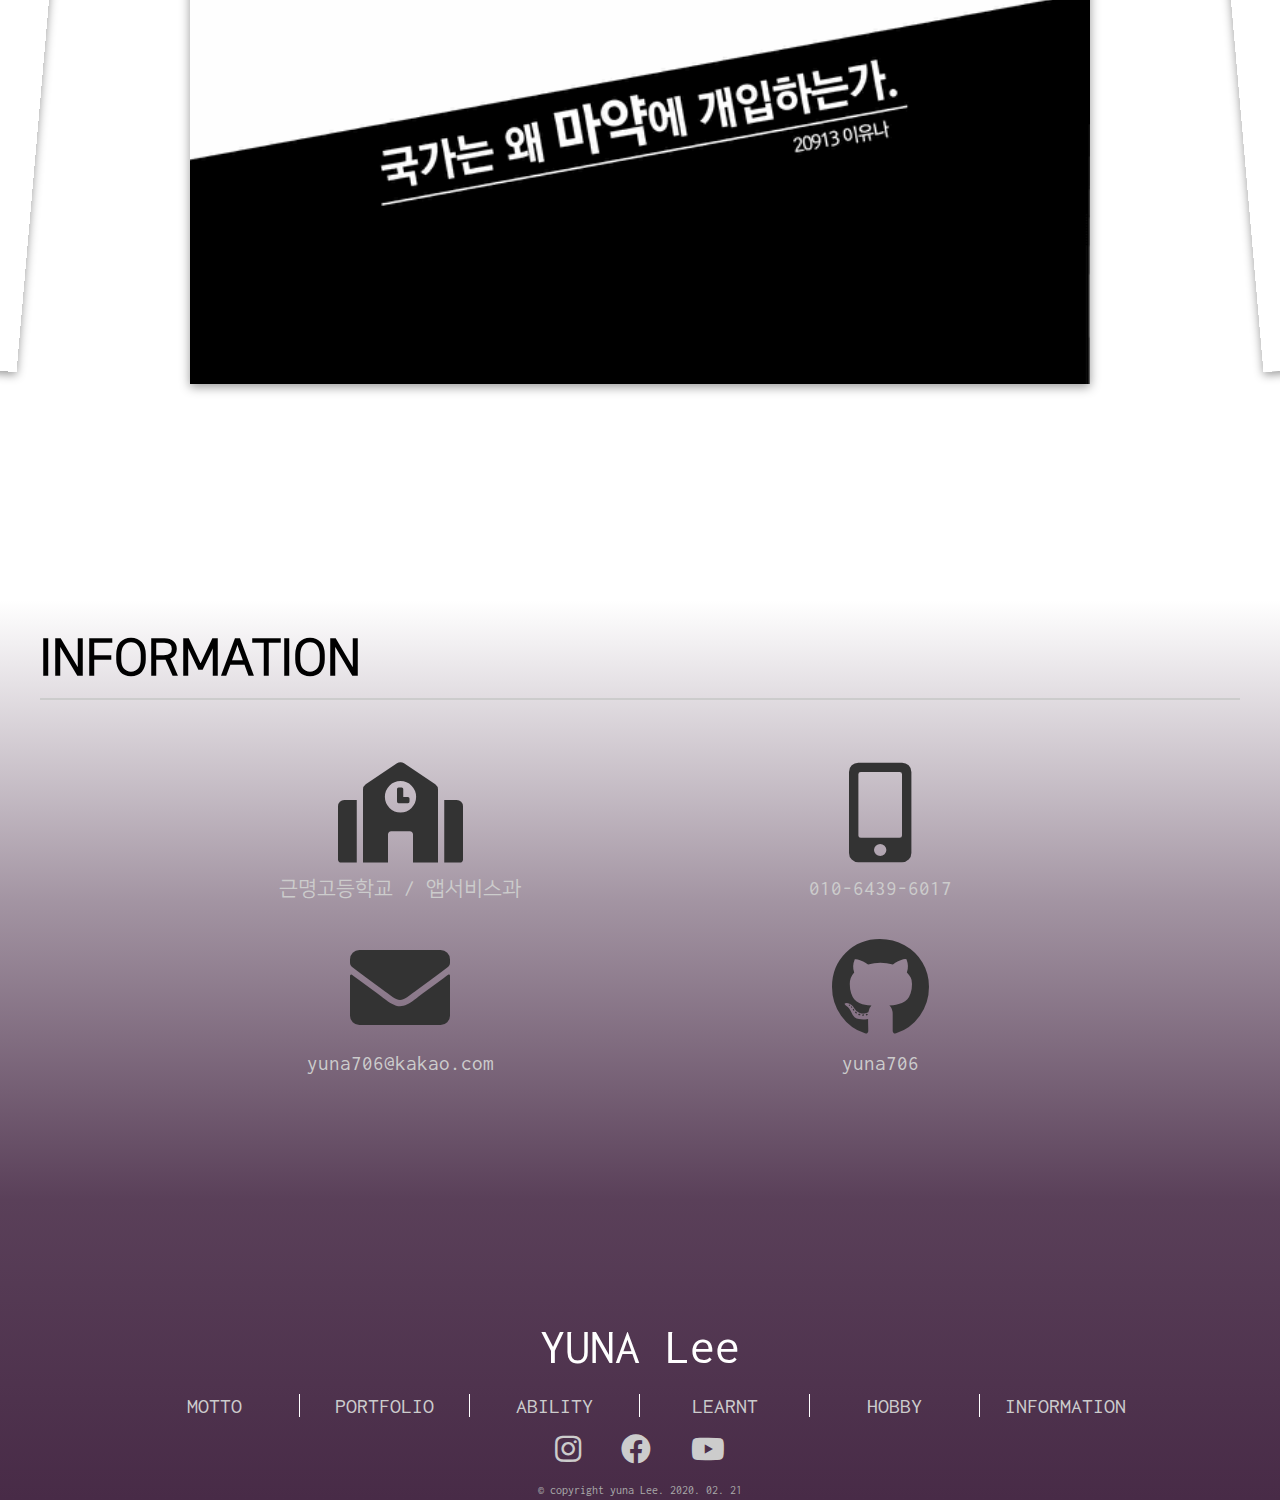
==== commit 70147355: "자격증 추가" ====
--- a/index.html
+++ b/index.html
@@ -294,11 +294,13 @@
             </li>
         </ul>
         <div>
+            <h3>자격증</h3>
             <p><i class="far fa-dot-circle"></i> 웹디자인기능사 <small>2020.04.29</small></p>
             <p><i class="far fa-dot-circle"></i> 컴퓨터활용능력 2급 <small>2018.06.15</small></p>
             <p><i class="far fa-dot-circle"></i> 컴퓨터그래픽스운용기능사 <small>2020.07.17</small></p>
             <p><i class="far fa-dot-circle"></i> 그래픽기술자격(GTQ) 1급 <small>2019.06.14</small></p>
             <p><i class="far fa-dot-circle"></i> ITQ(엑셀, 파워포인트, 한글) <small>2018.08.02</small></p>
+            <p><i class="far fa-dot-circle"></i> 정보처리기능사 <small>결과 발표 이전</small></p>
         </div>
     </section>
     <section id="hobby">
--- a/css/css.css
+++ b/css/css.css
@@ -407,7 +407,7 @@
     font-size: 0.7em;
 }
 #learnt> div{
-    margin-top: 5%;
+    margin-top: 2%;
 }
 #learnt> div> p{
     margin: 10px 0;
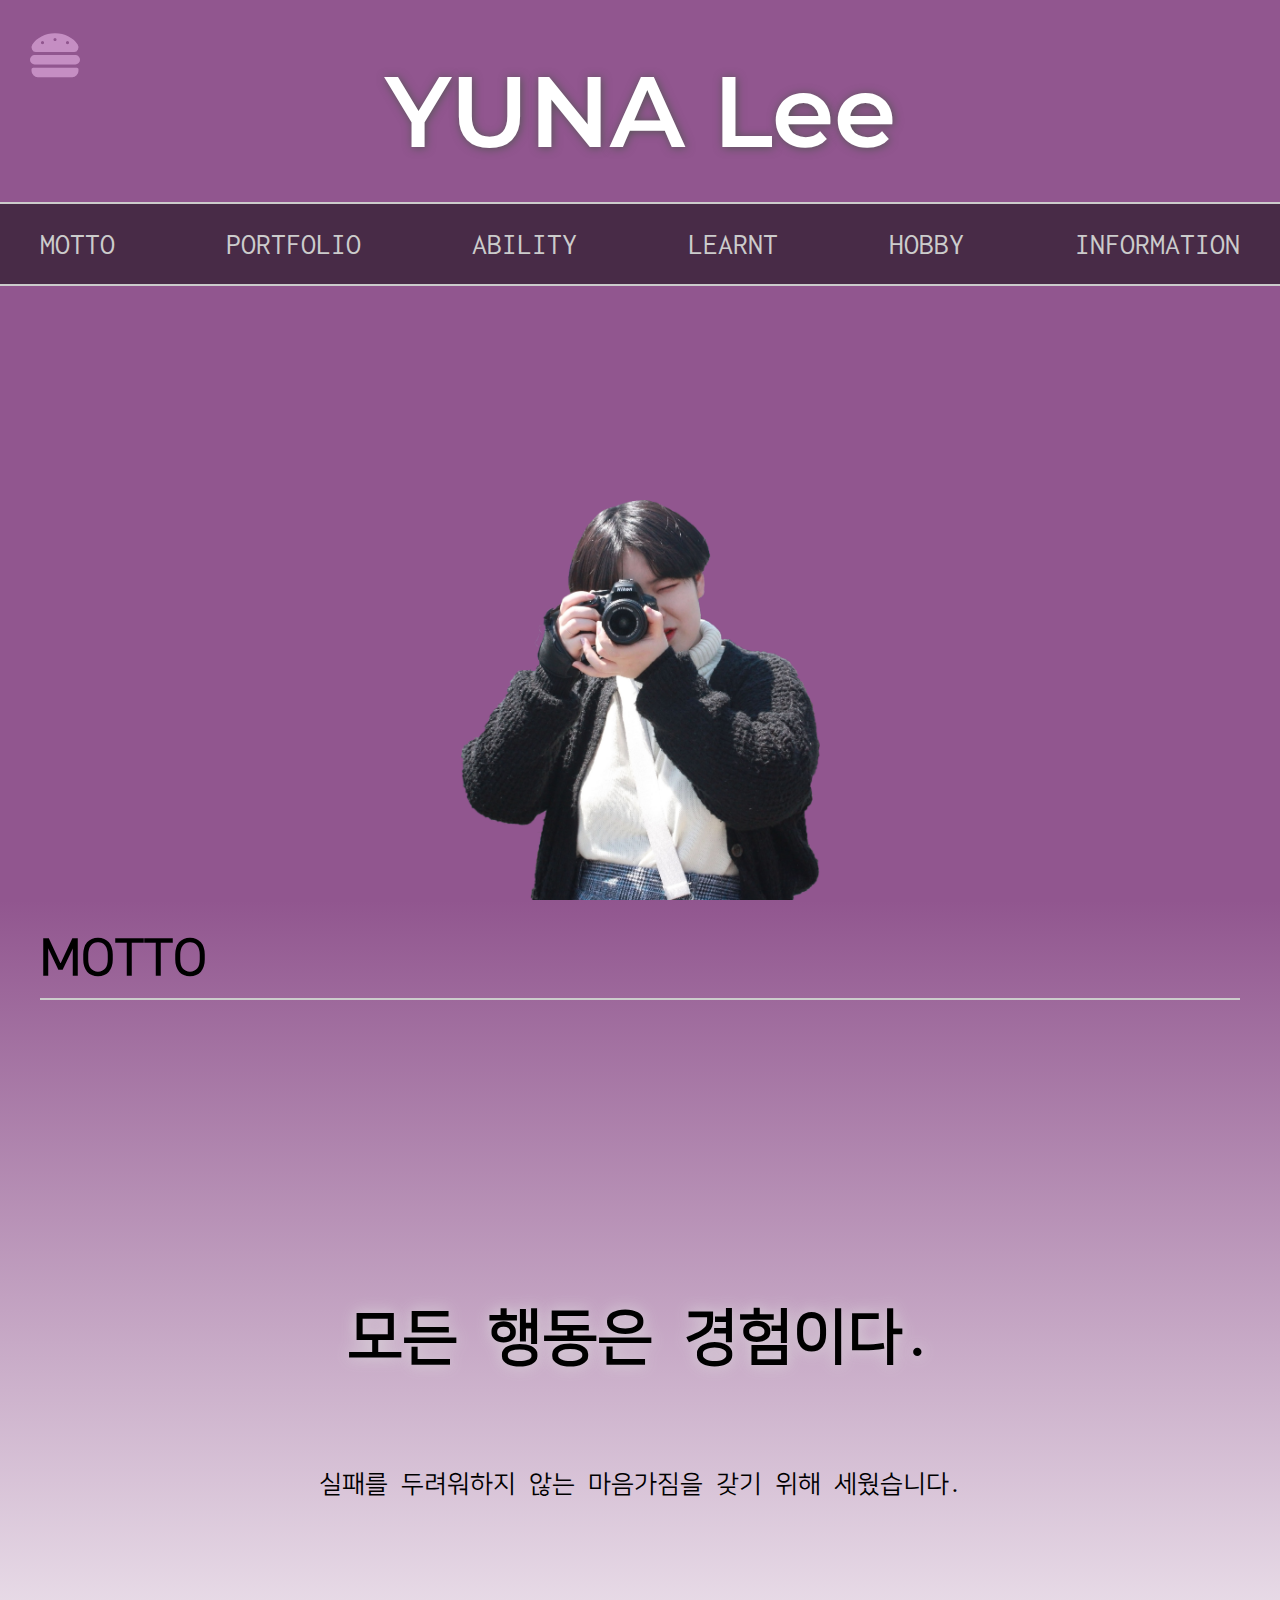
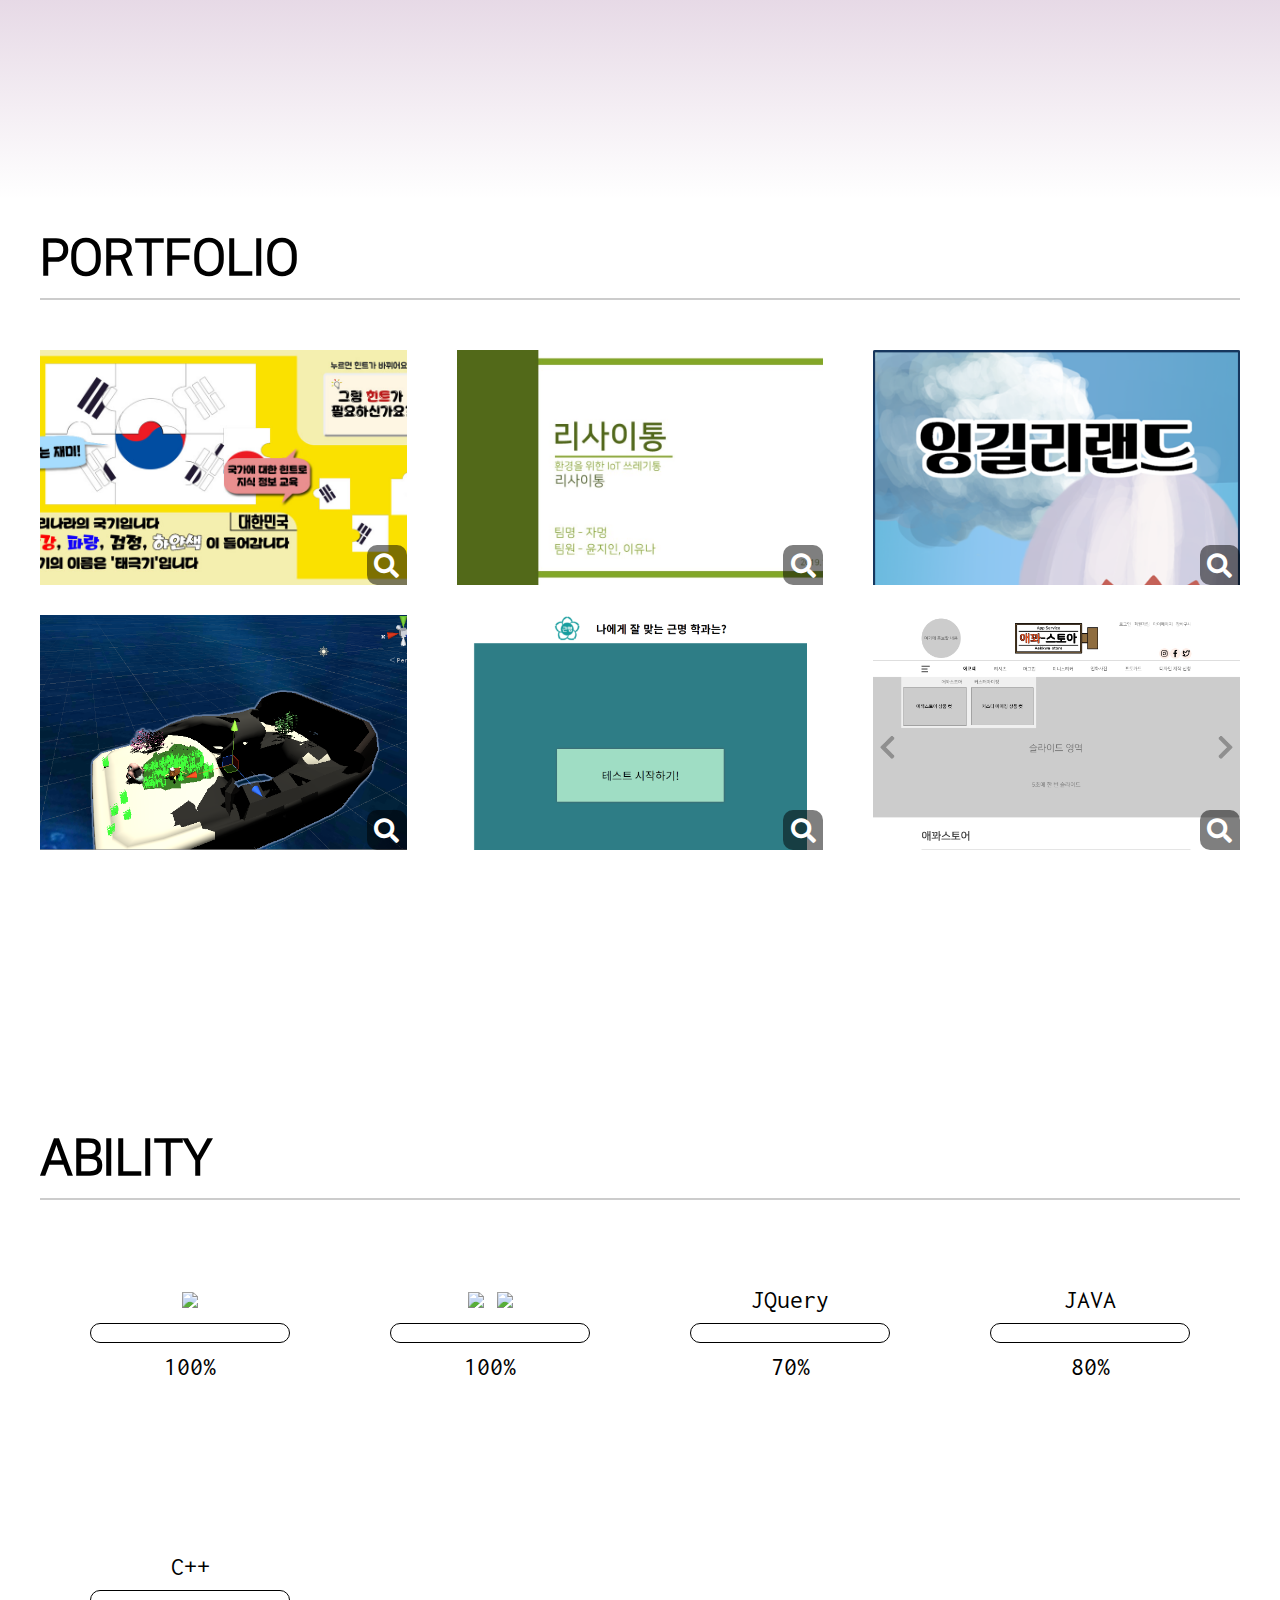
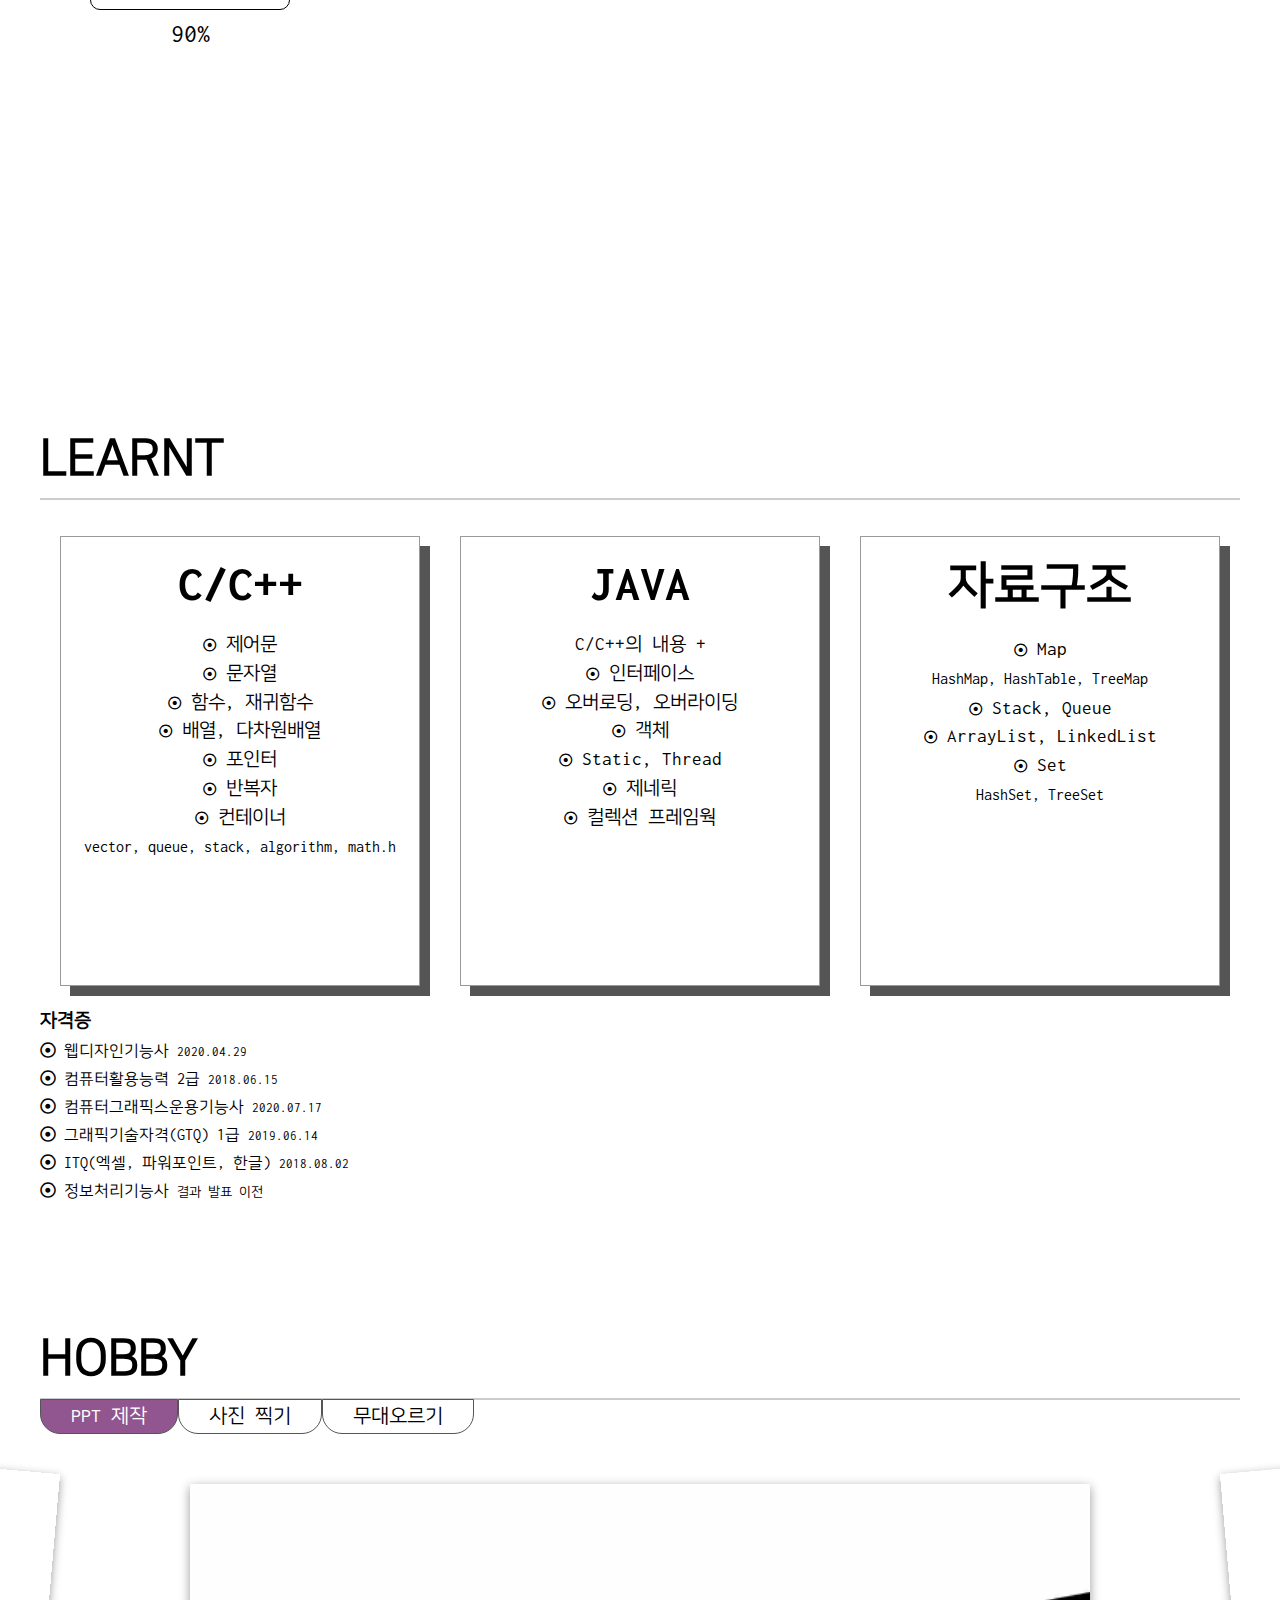
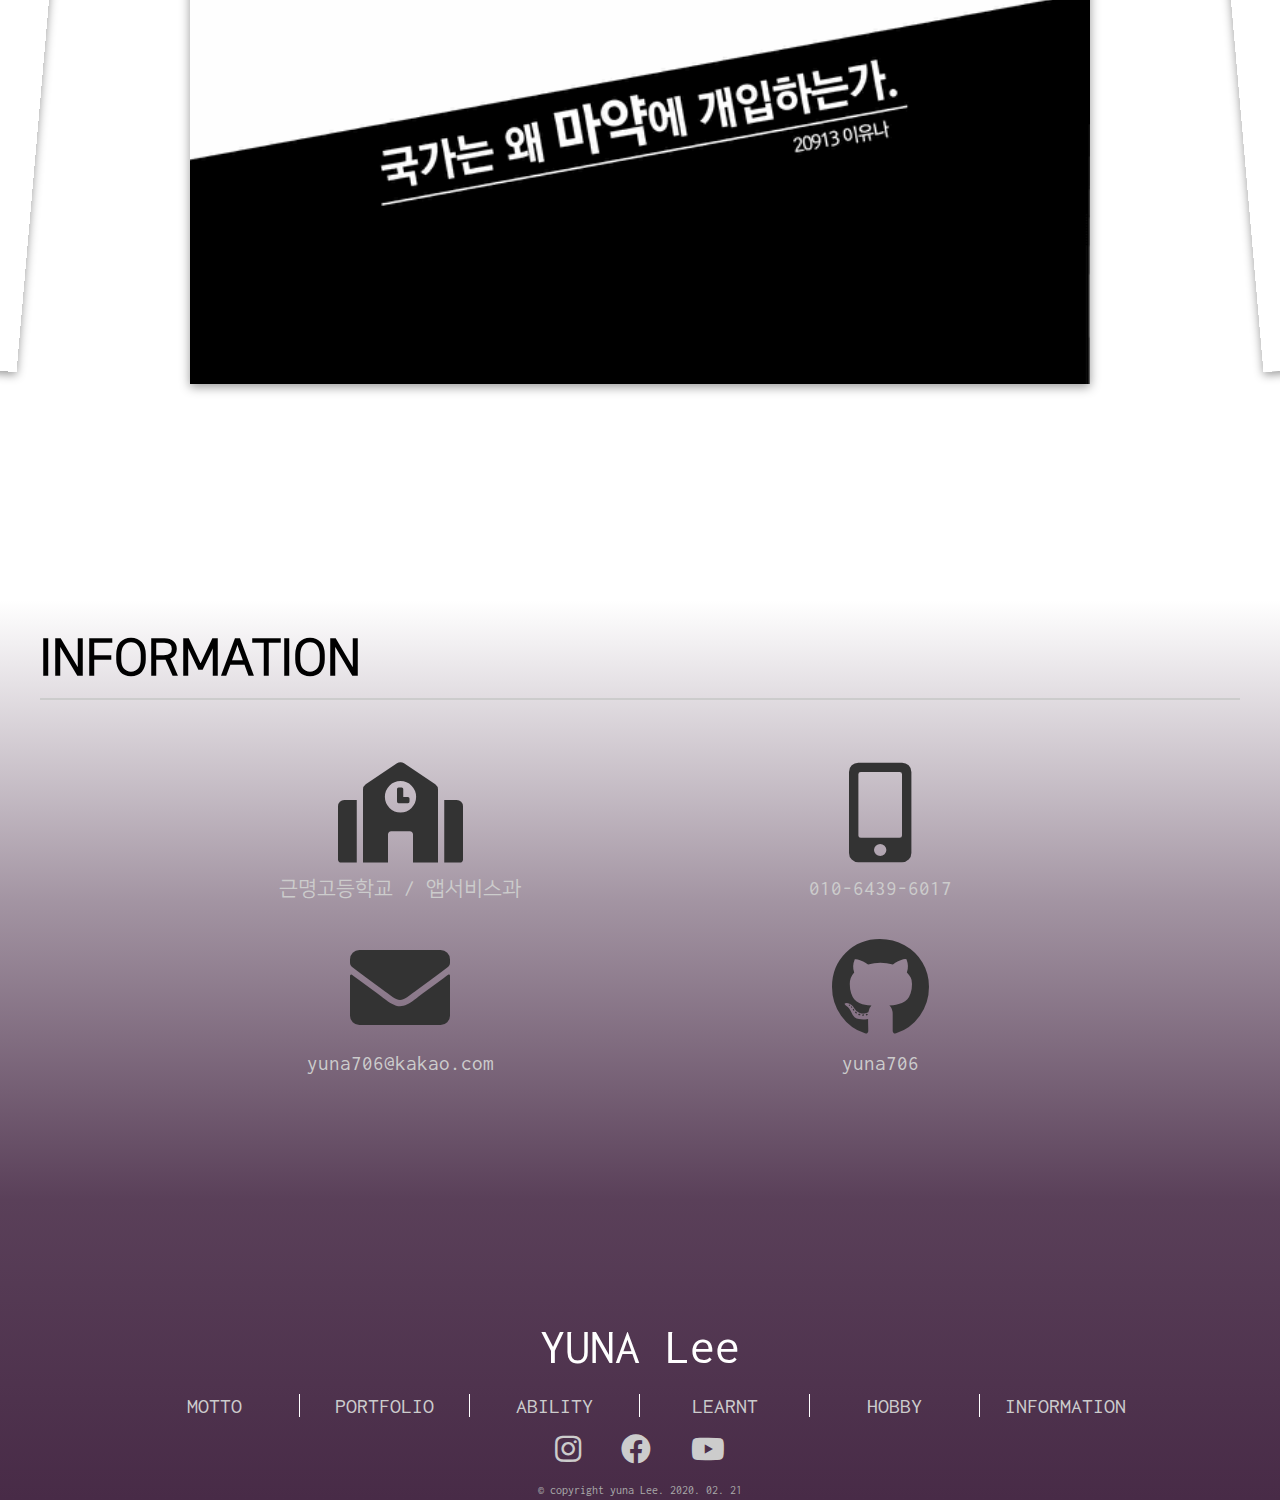
==== commit 0ff4316f: "레이아웃 변경 시작 2023" ====
--- a/index.html
+++ b/index.html
@@ -67,8 +67,10 @@
     <section id="motto">
         <div class="wrap">
             <h2>MOTTO</h2>
-            <div>Don't forget your self.<br> & <br>성공했다면 경력이고 실패했다면 경험이다.</div>
-            <span>본인이 누구인지 항상 생각하며<br>실패를 두려워하지 않는 마음가짐을 갖기 위해 세웠습니다.</span>    
+            <div>
+                <p>모든 행동은 경험이다.</p>
+                <p>실패를 두려워하지 않는 마음가짐을 갖기 위해 세웠습니다.</p>
+            </div>
         </div>
     </section>
     <section id="portfolio">
@@ -171,7 +173,6 @@
                         유니티로 개발한 VR 게임 ‘Turtle With Rabbit’은 
                         바다를 유영하는 거북이의 등에 탄 채로 심해에 
                         생성되어있는 맵을 탐험하는 게임입니다. 
-
                         <br><br>
                         <small style="color: #999;">저작자가 여러명이라 올리지 못했습니다.</small>
                     </p>
@@ -196,7 +197,7 @@
                 </div>
                 <p>X</p>
             </div>
-            <div class="popup">
+            <!-- <div class="popup">
                 <div class="imgdiv"></div> 
                 <div class="ex">
                     <h3>애꽈스토어</h3>
@@ -205,7 +206,6 @@
                         앱서비스과의 캐릭터를 만들어 다양한 상품에 접목해 인터넷 쇼핑몰입니다.
                         캐릭터와 상품, 사이트 제작 등 모두 직접 만든 청소년 비즈쿨 사업입니다.
                         현재 제작중이며 가능한 시간에 틈틈이 제작하여 거래가 가능한 쇼핑몰 사이트를 만드는 것이 목표입니다.
-
                         <br><br>
                         <a href="https://github.com/yuna706/AppGgwaStore" target="_blank">
                             <i class="fab fa-github click"></i>
@@ -214,35 +214,38 @@
                     </p>
                 </div>
                 <p>X</p>
-            </div>
+            </div> -->
         </div>
     </section>
     <section id="ability">
         <h2>ABILITY</h2>
         <div class="graph-div">
             <div class="ab-graph">
-                <p>Photoshop</p>
-                <div><div class="grap"></div></div>
+                <p><img src="https://img.shields.io/badge/-thymeleaf-005F0F?style=flat&logo=thymeleaf&logoColor=white"/></p>
+                <div><div class="grap" data-value="background: #005F0F; width: 100%;"></div></div>
                 <p>100%</p>
             </div>
             <div class="ab-graph">
-                <p>HTML/CSS</p>
-                <div><div class="grap"></div></div>
+                <p>
+                    <img src="https://img.shields.io/badge/-spring-6DB33F?style=flat&logo=spring&logoColor=white"/>
+                    <img src="https://img.shields.io/badge/-springboot-6DB33F?style=flat&logo=springboot&logoColor=white"/>
+                </p>
+                <div><div class="grap" data-value="background: #6DB33F; width: 100%;"></div></div>
                 <p>100%</p>
             </div>
             <div class="ab-graph">
                 <p>JQuery</p>
-                <div><div class="grap"></div></div>
+                <div><div class="grap" data-value="background: #EABA25; width: 70%;"></div></div>
                 <p>70%</p>
             </div>
             <div class="ab-graph">
                 <p>JAVA</p>
-                <div><div class="grap"></div></div>
+                <div><div class="grap" data-value="background: #DB5440; width: 80%;"></div></div>
                 <p>80%</p>
             </div>
             <div class="ab-graph">
                 <p>C++</p>
-                <div><div class="grap"></div></div>
+                <div><div class="grap" data-value="background: #005798; width: 90%;"></div></div>
                 <p>90%</p>
             </div>
         </div>
--- a/css/css.css
+++ b/css/css.css
@@ -184,19 +184,31 @@
     position: relative;
     background: linear-gradient(#91568F, rgba(0,0,0,0.0));
     width: 100%;
+    height: 100%;
+}
+#motto> .wrap{
+    display: flex;
+    flex-direction: column;
+    height: 100vh;
 }
 #motto> .wrap> div{
-    font-size: 40px;
-    text-align: center;
-    margin-top: 100px;
+    flex: 1;
+    height: fit-content;
+    display: flex;
+    flex-direction: column;
+    justify-content: center;
+    gap: 100px;
+}
+#motto> .wrap> div> p:first-child{
+    font-size: 60px;
+    text-align: center;
     line-height: 70px;
     text-shadow: 0 0 15px #ddd;
     font-weight: 600;
 }
-#motto> .wrap> span{
+#motto> .wrap> div> p:last-child{
     display: block;
     font-size: 25px;
-    margin-top: 150px;
     text-align: center;
 }
 
@@ -327,27 +339,27 @@
 
 /* stc3 */
 #ability> .graph-div{
-    width: 90%;
-    height: 550px;
-    margin-top: 50px;
-    margin: 50px auto 0 auto;
-    display: flex;
+    display: grid;
+    height: calc(100% - 100px);
+    grid-template-rows: repeat(3, 1fr);
+    grid-template-columns: repeat(4, 1fr);
+    justify-items: center;
+    align-content: center;
+}
+.graph-div> .ab-graph{
+    display: flex;
+    justify-content: center;
+    align-items: center;
     flex-direction: column;
-    justify-content: space-between;
-}
-.graph-div> .ab-graph{
-    display: flex;
-    justify-content: space-between;
-    align-items: center;
-    font-size: 30px;
+    width: 200px;
+    gap: 10px;
 }
 .ab-graph> p{
-    width: 150px;
-    text-align: right;
-    transition: all 0.5s;
+    transition: all 0.5s;
+    font-size: 1.6rem;
 }
 .ab-graph> div{
-    width: 700px;
+    width: 100%;
     height: 20px;
     border: 1px solid #000;
     border-radius: 30px;
@@ -364,12 +376,6 @@
     left: 0;
 }
 .grap.on{border-right: 1px solid #000;}
-
-.ab-graph:nth-child(1) .grap.on{background: #00C8FF; width: 100%;}
-.ab-graph:nth-child(2) .grap.on{background: #EA6029; width: 100%;}
-.ab-graph:nth-child(3) .grap.on{background: #EABA25; width: 70%;}
-.ab-graph:nth-child(4) .grap.on{background: #DB5440; width: 80%;}
-.ab-graph:nth-child(5) .grap.on{background: #005798; width: 90%;}
 
 /* lrearn */
 #learnt> ul{
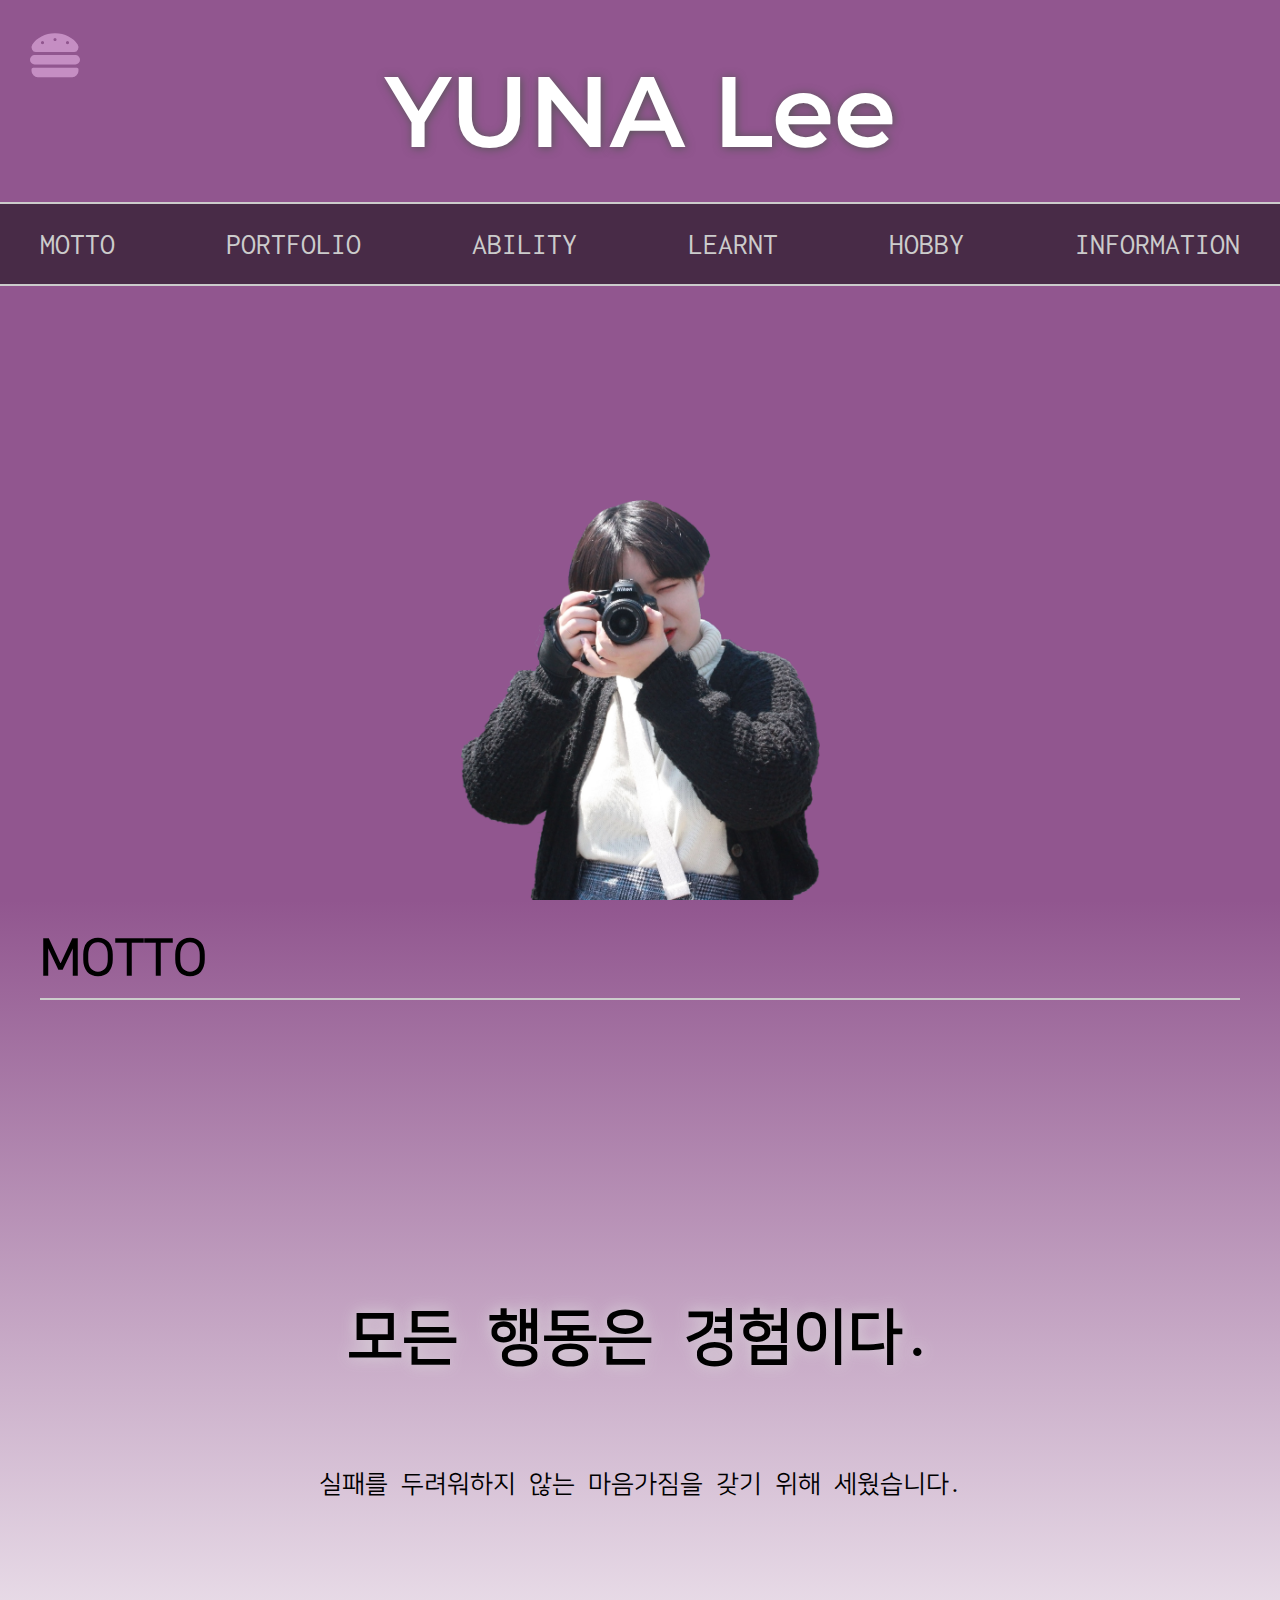
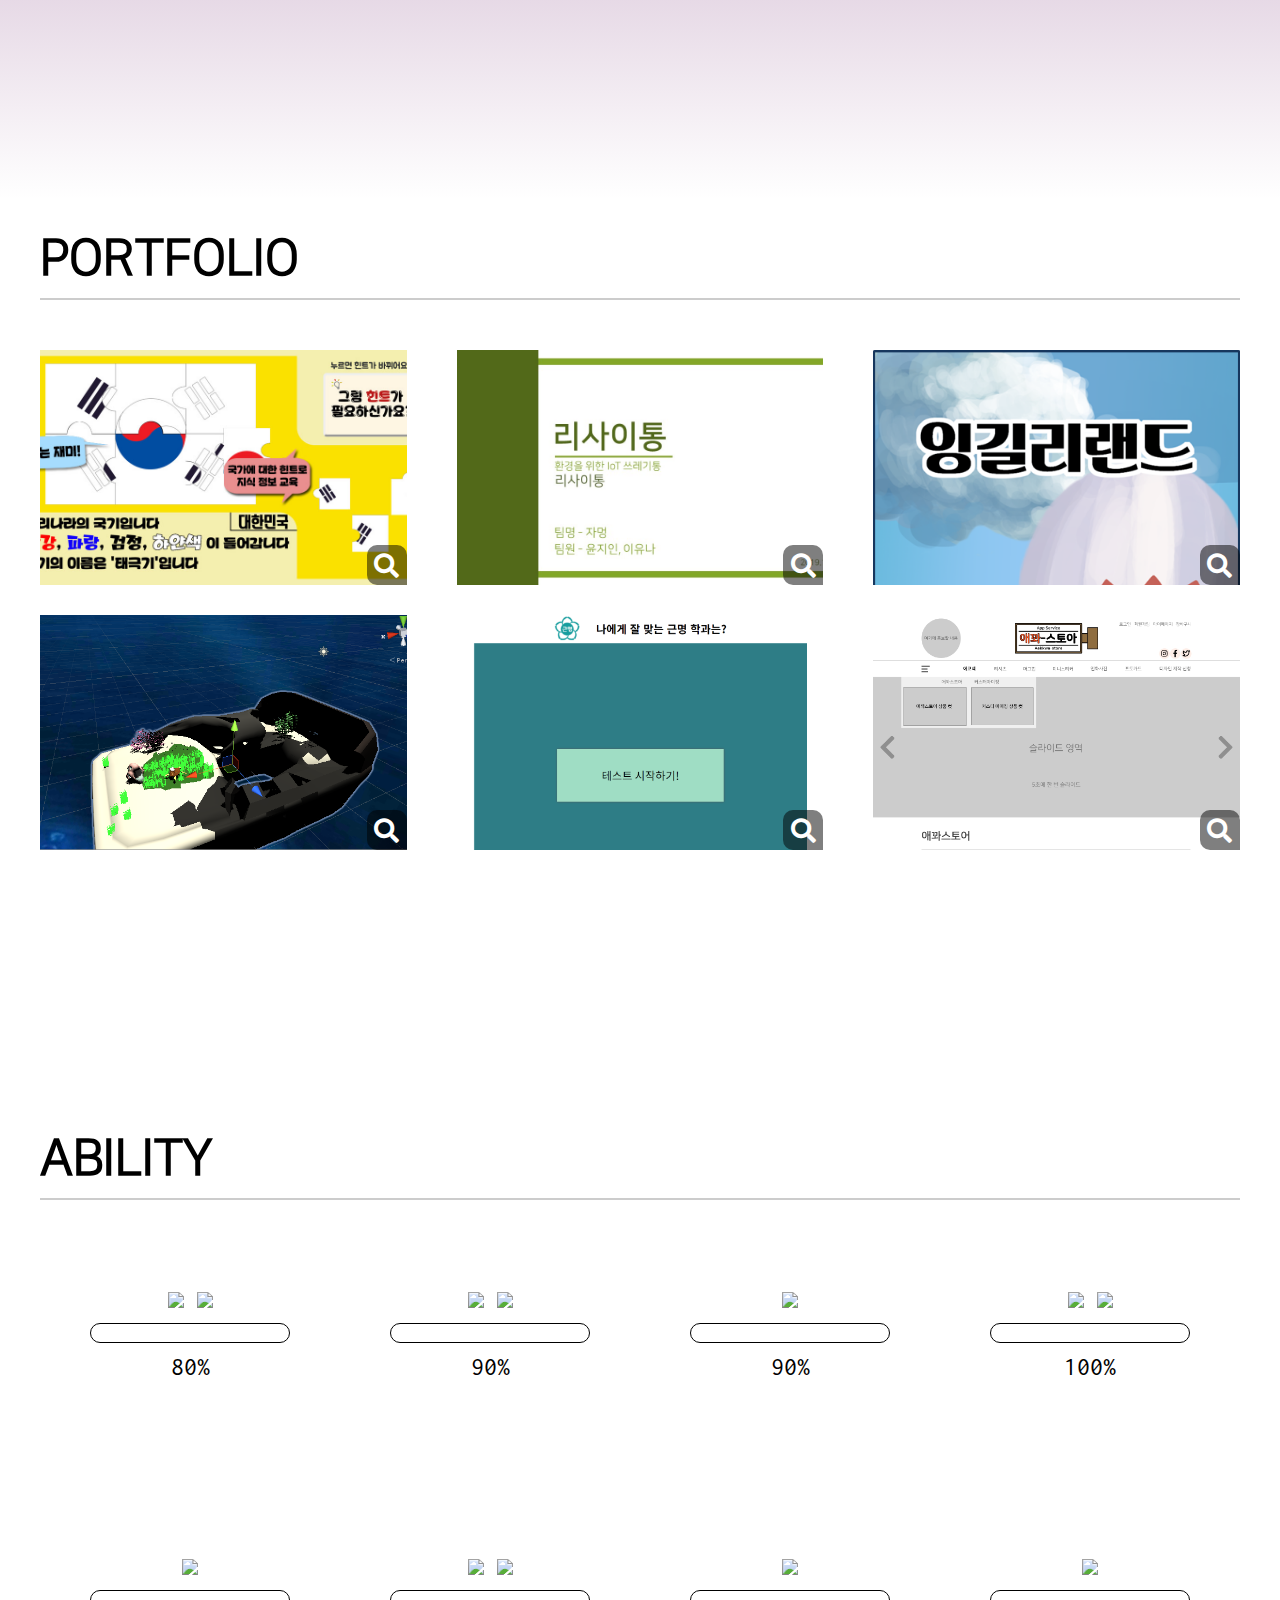
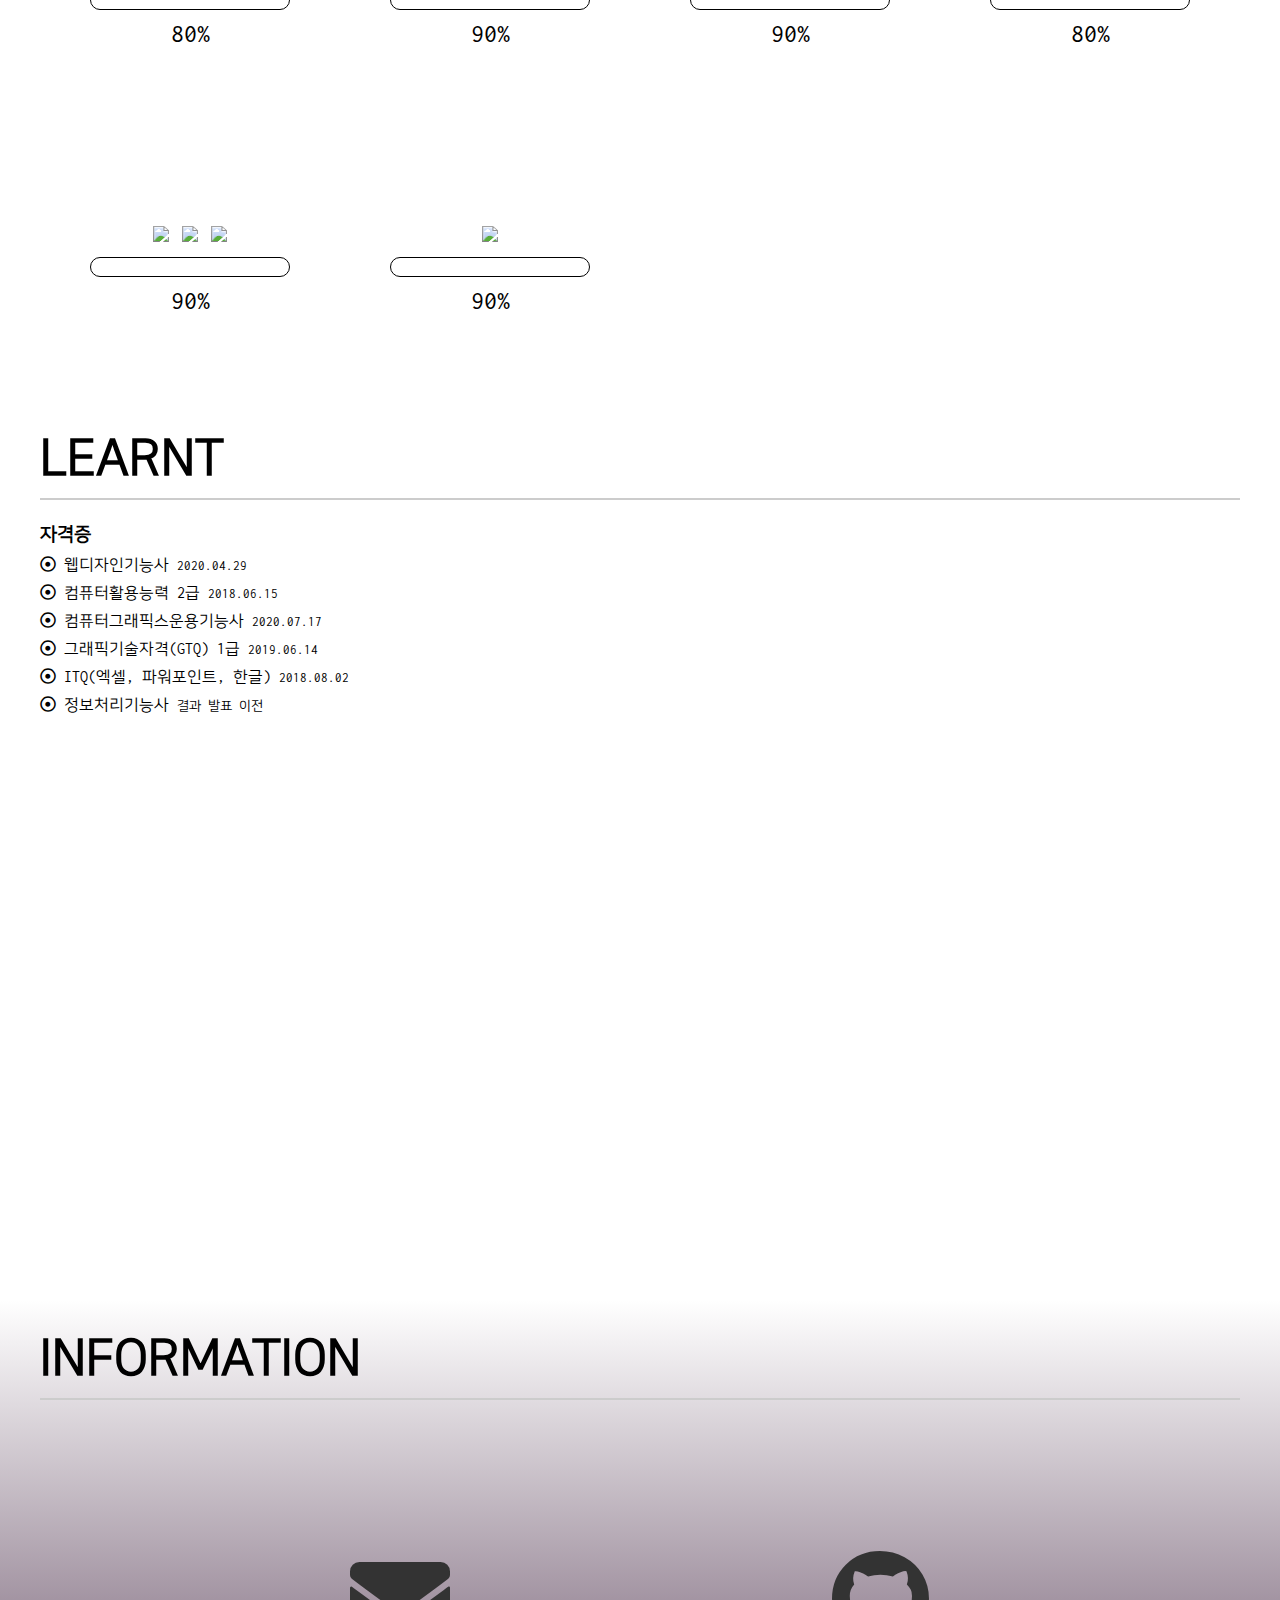
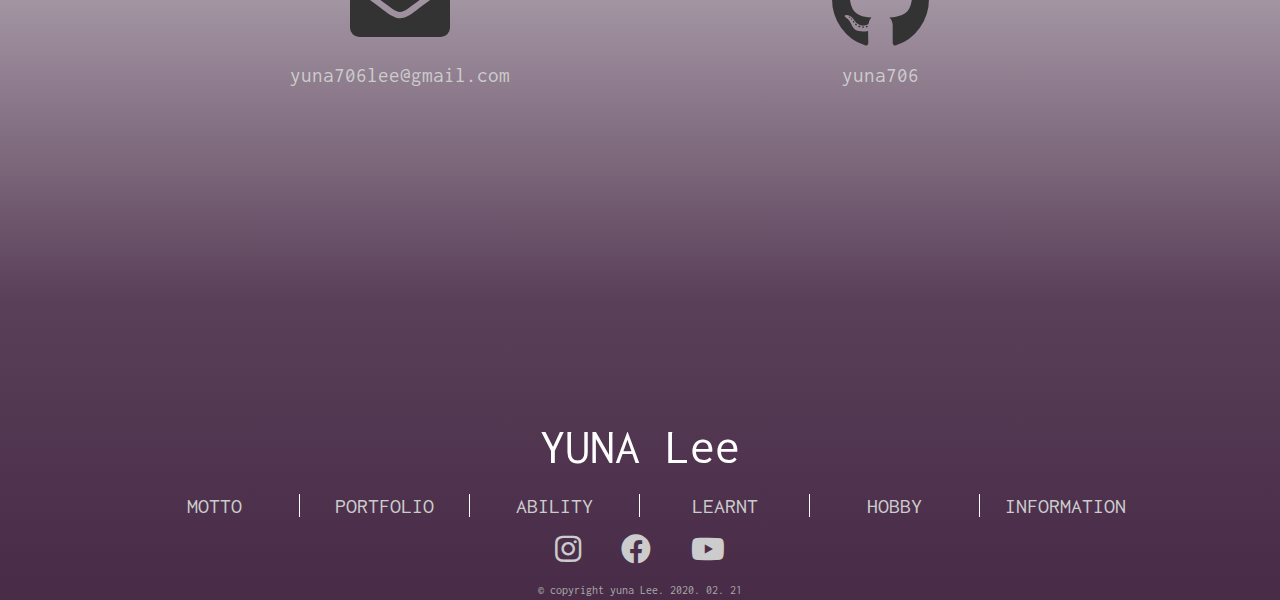
==== commit 4e14088e: "ABILITY 수정" ====
--- a/index.html
+++ b/index.html
@@ -221,81 +221,85 @@
         <h2>ABILITY</h2>
         <div class="graph-div">
             <div class="ab-graph">
-                <p><img src="https://img.shields.io/badge/-thymeleaf-005F0F?style=flat&logo=thymeleaf&logoColor=white"/></p>
-                <div><div class="grap" data-value="background: #005F0F; width: 100%;"></div></div>
-                <p>100%</p>
-            </div>
-            <div class="ab-graph">
                 <p>
                     <img src="https://img.shields.io/badge/-spring-6DB33F?style=flat&logo=spring&logoColor=white"/>
                     <img src="https://img.shields.io/badge/-springboot-6DB33F?style=flat&logo=springboot&logoColor=white"/>
                 </p>
-                <div><div class="grap" data-value="background: #6DB33F; width: 100%;"></div></div>
+                <div><div class="grap" data-value="background: #6DB33F; width: 80%;"></div></div>
+                <p>80%</p>
+            </div>
+            <div class="ab-graph">
+                <p>
+                    <img src="https://img.shields.io/badge/-JQuery-0769AD?style=flat&logo=JQuery&logoColor=white"/>
+                    <img src="https://img.shields.io/badge/-javascript-F7DF1E?style=flat&logo=javascript&logoColor=black"/>
+                </p>
+                <div><div class="grap" data-value="background: #F7DF1E; width: 90%;"></div></div>
+                <p>90%</p>
+            </div>
+            <div class="ab-graph">
+                <p>
+                    <img src="https://img.shields.io/badge/-thymeleaf-005F0F?style=flat&logo=thymeleaf&logoColor=white"/>
+                </p>
+                <div><div class="grap" data-value="background: #005F0F; width: 90%;"></div></div>
+                <p>90%</p>
+            </div>
+            <div class="ab-graph">
+                <p>
+                    <img src="https://img.shields.io/badge/-HTML5-E34F26?style=flat&logo=HTML5&logoColor=white"/>
+                    <img src="https://img.shields.io/badge/-css3-1572B6?style=flat&logo=css3&logoColor=white"/>
+                </p>
+                <div><div class="grap" data-value="background: #E34F26; width: 100%;"></div></div>
                 <p>100%</p>
             </div>
             <div class="ab-graph">
-                <p>JQuery</p>
-                <div><div class="grap" data-value="background: #EABA25; width: 70%;"></div></div>
-                <p>70%</p>
-            </div>
-            <div class="ab-graph">
-                <p>JAVA</p>
-                <div><div class="grap" data-value="background: #DB5440; width: 80%;"></div></div>
+                <p>
+                    <img src="https://img.shields.io/badge/-JAVA8-F44336"/>
+                </p>
+                <div><div class="grap" data-value="background: #F44336; width: 80%;"></div></div>
                 <p>80%</p>
             </div>
             <div class="ab-graph">
-                <p>C++</p>
-                <div><div class="grap" data-value="background: #005798; width: 90%;"></div></div>
+                <p>
+                    <img src="https://img.shields.io/badge/-git-F05032?style=flat&logo=git&logoColor=white"/>
+                    <img src="https://img.shields.io/badge/-github-181717?style=flat&logo=github&logoColor=white"/>
+                </p>
+                <div><div class="grap" data-value="background: #F05032; width: 90%;"></div></div>
+                <p>90%</p>
+            </div>
+            <div class="ab-graph">
+                <p>
+                    <img src="https://img.shields.io/badge/-linux(ubuntu)-FCC624?style=flat&logo=linux&logoColor=black"/>
+                </p>
+                <div><div class="grap" data-value="background: #FCC624; width: 90%;"></div></div>
+                <p>90%</p>
+            </div>
+            <div class="ab-graph">
+                <p>
+                    <img src="https://img.shields.io/badge/-jenkins-D24939?style=flat&logo=jenkins&logoColor=white"/>
+                </p>
+                <div><div class="grap" data-value="background: #D24939; width: 80%;"></div></div>
+                <p>80%</p>
+            </div>
+            <div class="ab-graph">
+                <p>
+                    <img src="https://img.shields.io/badge/-oracle-F80000?style=flat&logo=oracle&logoColor=white"/>
+                    <img src="https://img.shields.io/badge/-postgresql-4169E1?style=flat&logo=postgresql&logoColor=white"/>
+                    <img src="https://img.shields.io/badge/-MySQL-4479A1?style=flat&logo=MySQL&logoColor=white"/>
+                </p>
+                <div><div class="grap" data-value="background: #4169E1; width: 90%;"></div></div>
+                <p>90%</p>
+            </div>
+            <div class="ab-graph">
+                <p>
+                    <img src="https://img.shields.io/badge/-react-61DAFB?style=flat&logo=react&logoColor=black"/>
+                </p>
+                <div><div class="grap" data-value="background: #61DAFB; width: 90%;"></div></div>
                 <p>90%</p>
             </div>
         </div>
     </section>
     <section id="learnt">
         <h2>LEARNT</h2>
-        <ul>
-            <li>
-                <h3>C/C++</h3>
-                <ul>
-                    <li><i class="far fa-dot-circle"></i> 제어문</li>
-                    <li><i class="far fa-dot-circle"></i> 문자열</li>
-                    <li><i class="far fa-dot-circle"></i> 함수, 재귀함수</li>
-                    <li><i class="far fa-dot-circle"></i> 배열, 다차원배열</li>
-                    <li><i class="far fa-dot-circle"></i> 포인터</li>
-                    <li><i class="far fa-dot-circle"></i> 반복자</li>
-                    <li>
-                        <i class="far fa-dot-circle"></i> 컨테이너<br>
-                        <small>vector, queue, stack, algorithm, math.h</small></li>
-                </ul>
-            </li>
-            <li>
-                <h3>JAVA</h3>
-                <ul>
-                    <li>C/C++의 내용 +</li>
-                    <li><i class="far fa-dot-circle"></i> 인터페이스</li>
-                    <li><i class="far fa-dot-circle"></i> 오버로딩, 오버라이딩</li>
-                    <li><i class="far fa-dot-circle"></i> 객체</li>
-                    <li><i class="far fa-dot-circle"></i> Static, Thread</li>
-                    <li><i class="far fa-dot-circle"></i> 제네릭</li>
-                    <li><i class="far fa-dot-circle"></i> 컬렉션 프레임웍</li>
-                </ul>
-            </li>
-            <li>
-                <h3>자료구조</h3>
-                <ul>
-                    <li><i class="far fa-dot-circle"></i> Map
-                        <br>
-                        <small>HashMap, HashTable, TreeMap</small>
-                    </li>
-                    <li><i class="far fa-dot-circle"></i> Stack, Queue</li>
-                    <li><i class="far fa-dot-circle"></i> ArrayList, LinkedList</li>
-                    <li><i class="far fa-dot-circle"></i>
-                        Set
-                        <br>
-                        <small>HashSet, TreeSet</small>
-                    </li>
-                </ul>
-            </li>
-        </ul>
         <div>
             <h3>자격증</h3>
             <p><i class="far fa-dot-circle"></i> 웹디자인기능사 <small>2020.04.29</small></p>
@@ -306,50 +310,13 @@
             <p><i class="far fa-dot-circle"></i> 정보처리기능사 <small>결과 발표 이전</small></p>
         </div>
     </section>
-    <section id="hobby">
-        <h2>HOBBY</h2>
-        <div class="tab-div">
-            <div class="on">PPT 제작</div>
-            <div>사진 찍기</div>
-            <div>무대오르기</div>
-        </div>
-        <div class="cont on" id="ppt">
-            <ul>
-                <li class="cont1"><img src="img/ppt1.png" alt="ppt 이미지1"></li>
-                <li class="cont2"><img src="img/ppt2.gif" alt="ppt 이미지2"></li>
-                <li class="cont3"><img src="img/ppt3.png" alt="ppt 이미지3"></li>
-            </ul>
-        </div>
-        <div class="cont" id="photo">
-            <ul>
-                <li class="cont1"><img src="img/dark.jpg" alt="어두운 이미지"></li>
-                <li class="cont2"><img src="img/flower.jpg" alt="벚꽃 이미지"></li>
-                <li class="cont3"><img src="img/moon.jpg" alt="달사진"></li>
-            </ul>
-        </div>
-        <div class="cont" id="pen">
-            <ul>
-                <li class="cont1"><img src="img/moo2.jpg" alt="중학교 시절"></li>
-                <li class="cont2"><img src="img/moo.gif" alt="가온누리"></li>
-                <li class="cont3"><img src="img/moo3.jpg" alt="고등학교 시절"></li>
-            </ul>
-        </div>
-    </section>
     <section id="info">
         <div class="wrap">
             <h2>INFORMATION</h2>
             <div class="info-box">
-                <a href="http://www.kmg.hs.kr/" target="_blank">
-                    <i class="fas fa-school"></i>
-                    <p>근명고등학교 / 앱서비스과</p>
-                </a>
-                <a href="https://contacts.google.com/?hl=ko&tab=wC1&authuser=0" target="_blank">
-                    <i class="fas fa-mobile-alt"></i>
-                    <p>010-6439-6017</p>
-                </a>
                 <a href="https://mail.google.com/mail/u/0/?tab=rm&ogbl" target="_blank">
                     <i class="fas fa-envelope"></i>
-                    <p>yuna706@kakao.com</p>
+                    <p>yuna706lee@gmail.com</p>
                 </a>
                 <a href="https://github.com/yuna706/recytong" target="_blank">
                     <i class="fab fa-github"></i>
--- a/css/css.css
+++ b/css/css.css
@@ -357,6 +357,10 @@
 .ab-graph> p{
     transition: all 0.5s;
     font-size: 1.6rem;
+    text-align: center;
+}
+.ab-graph> p> img{
+    height: 25px;
 }
 .ab-graph> div{
     width: 100%;
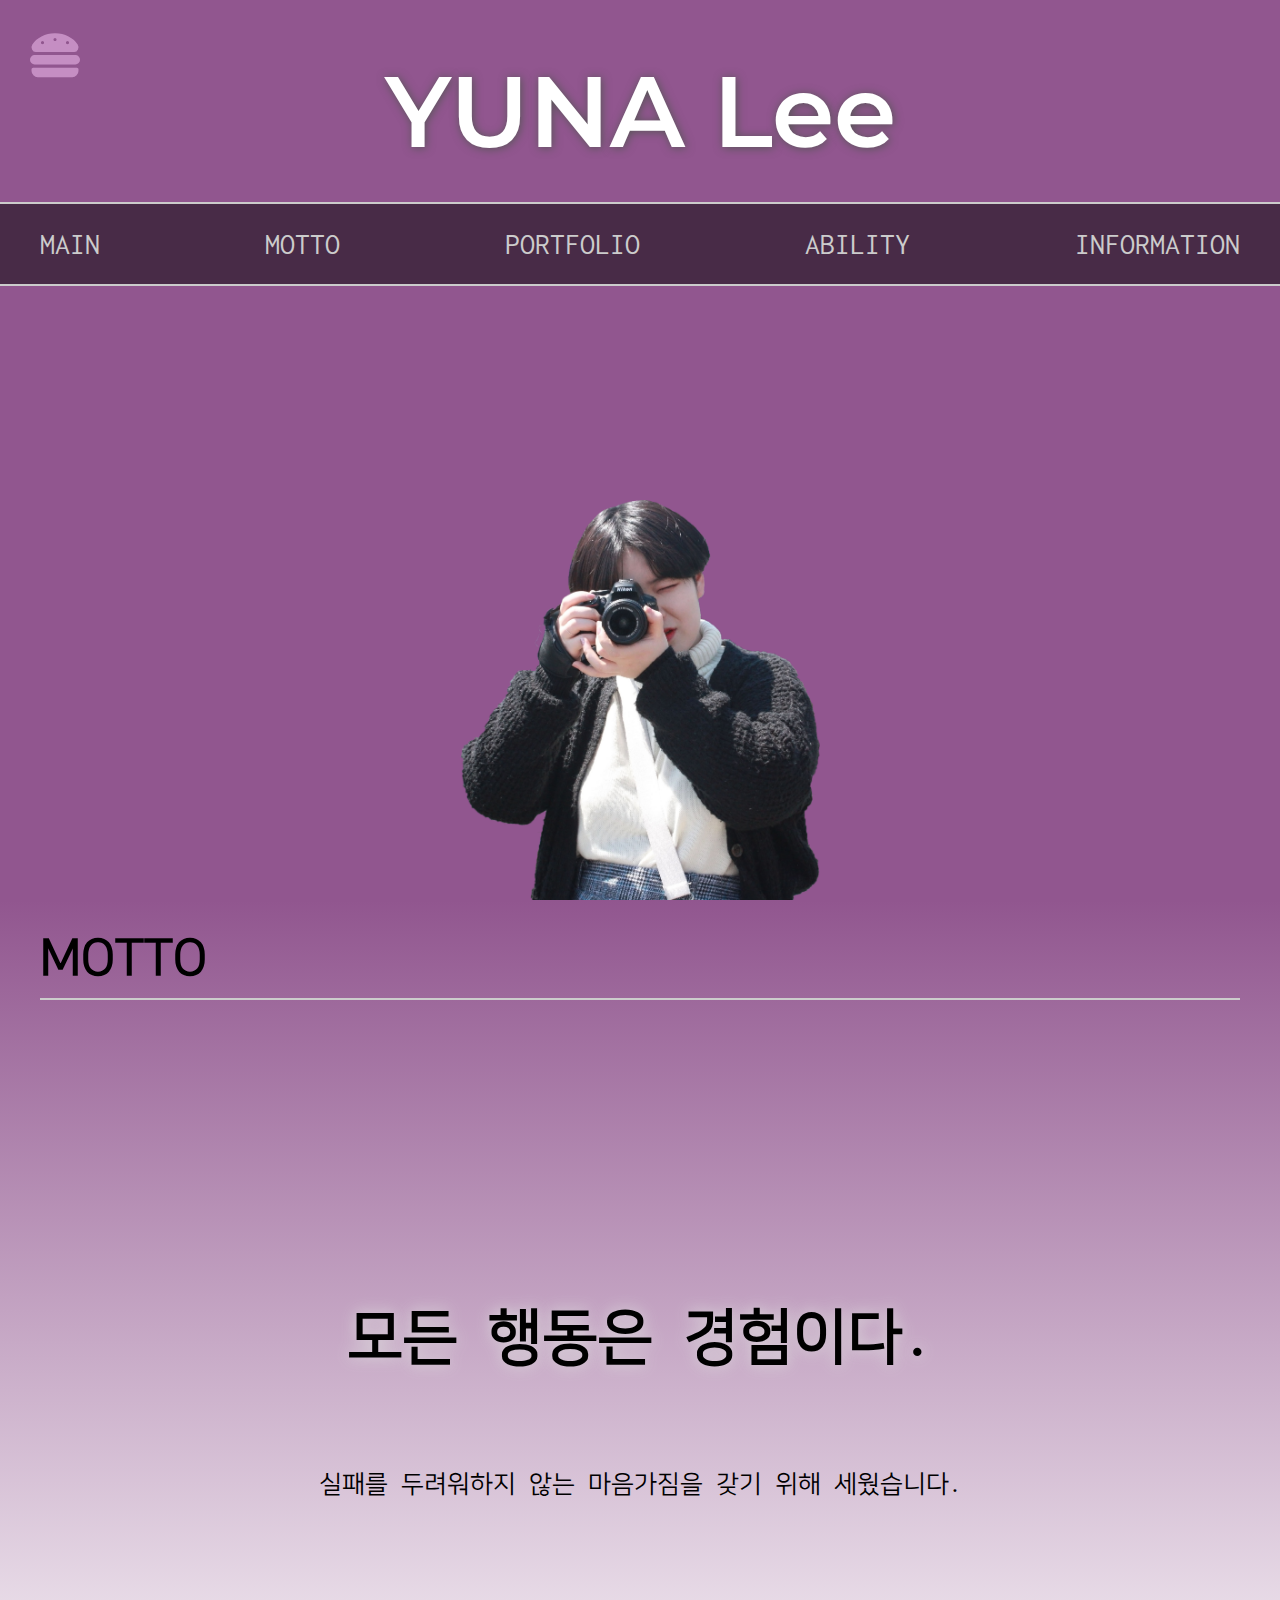
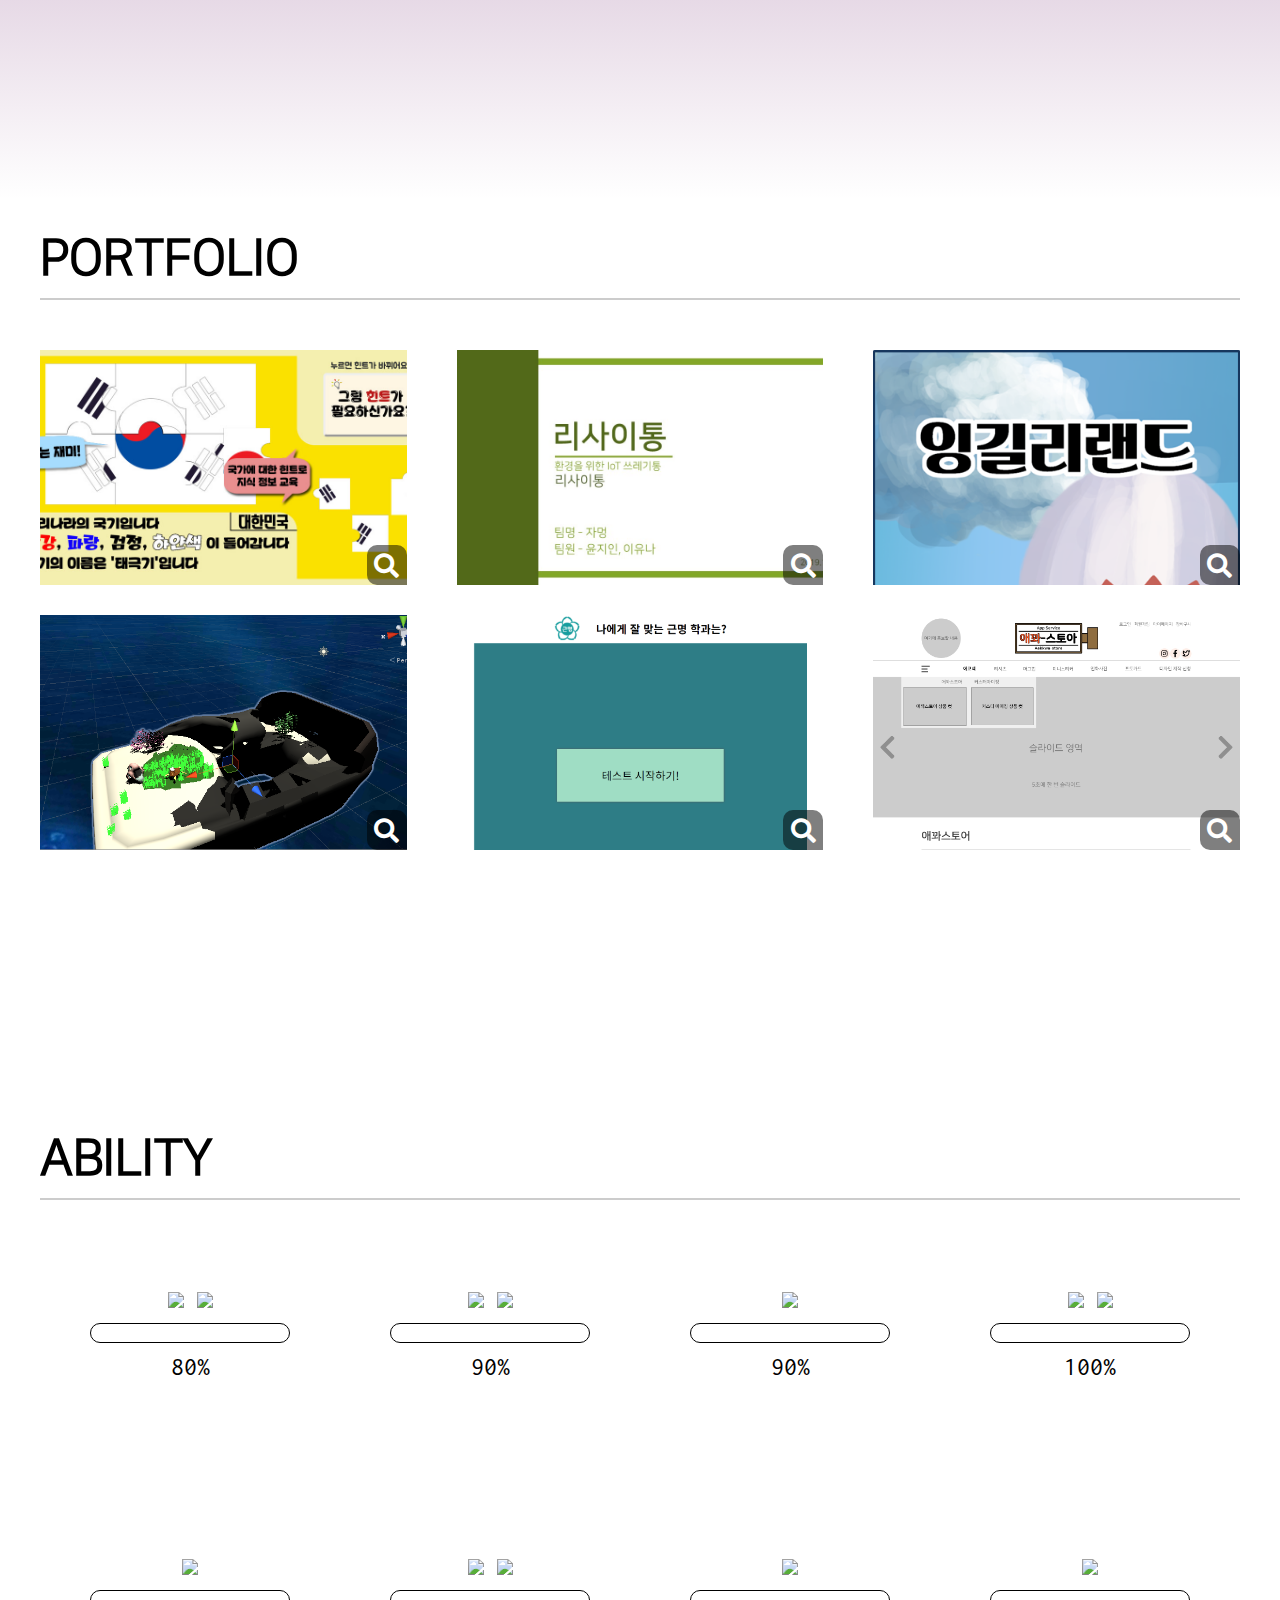
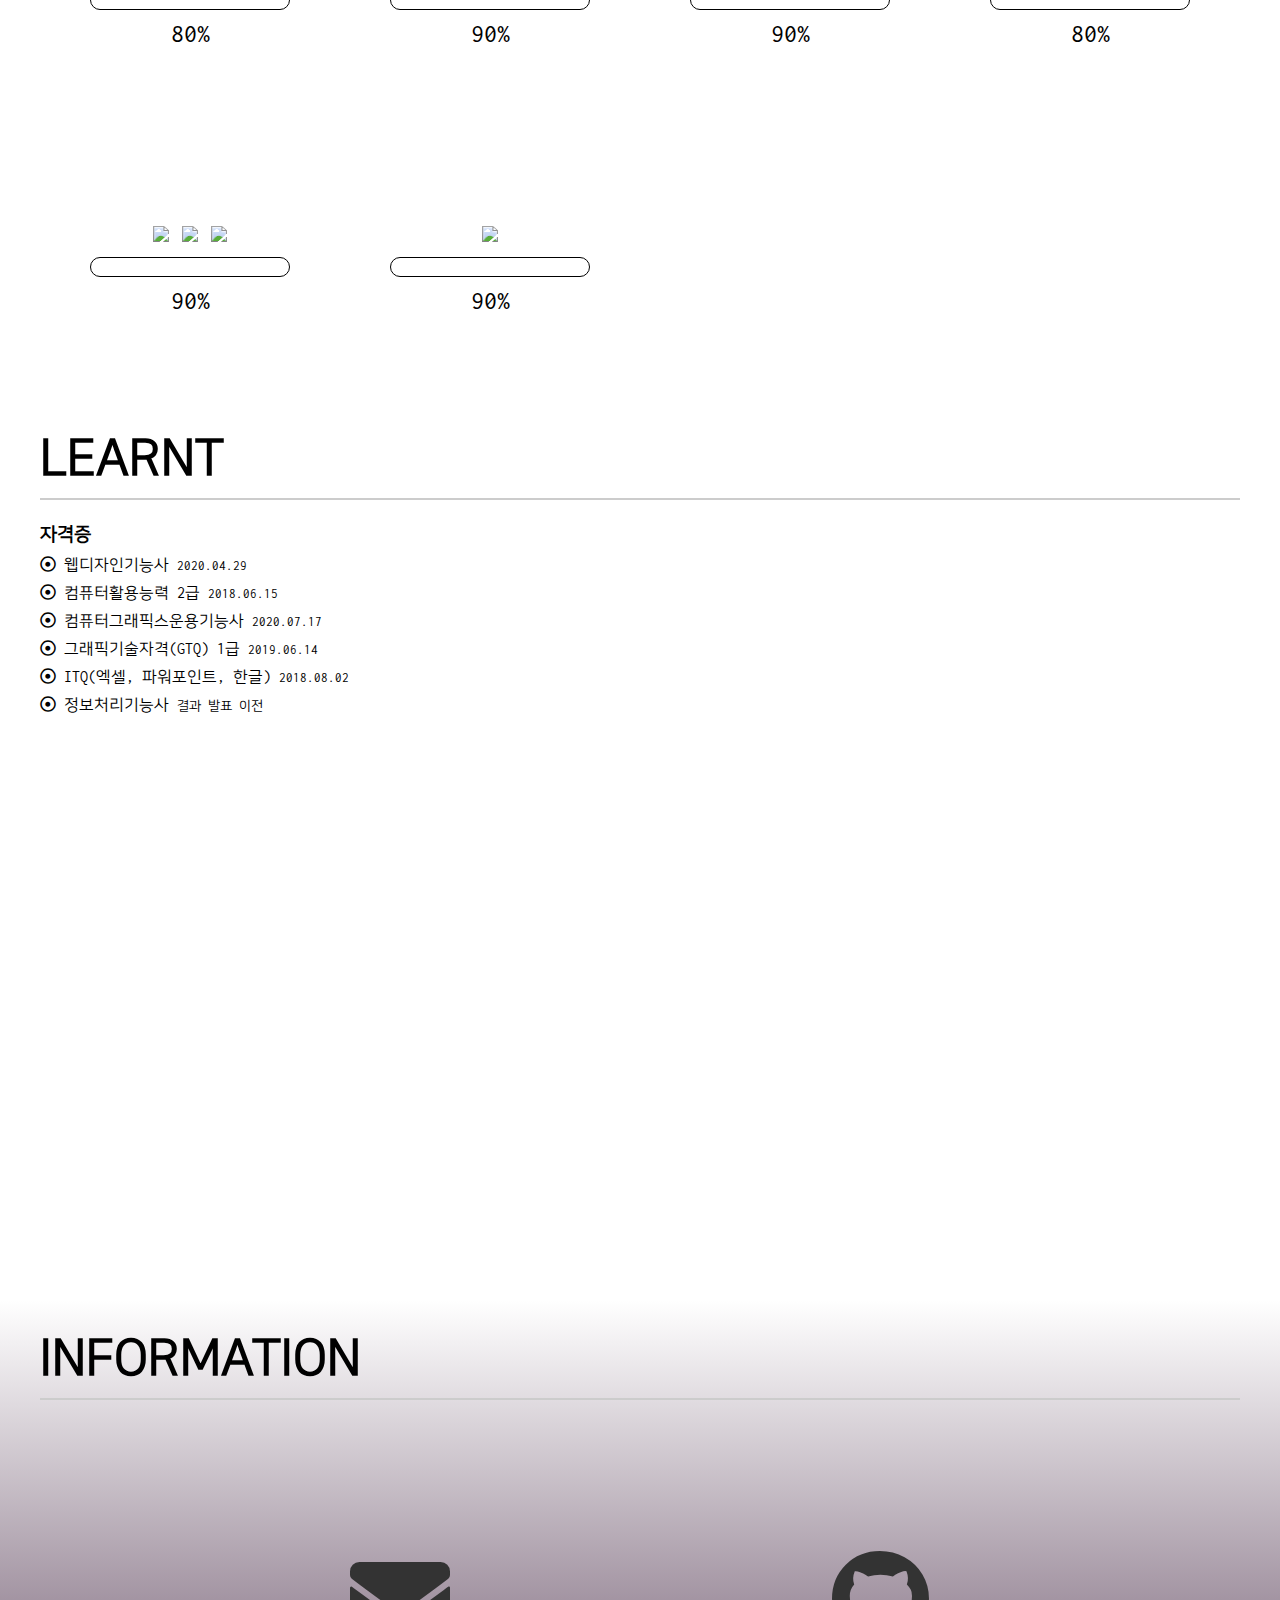
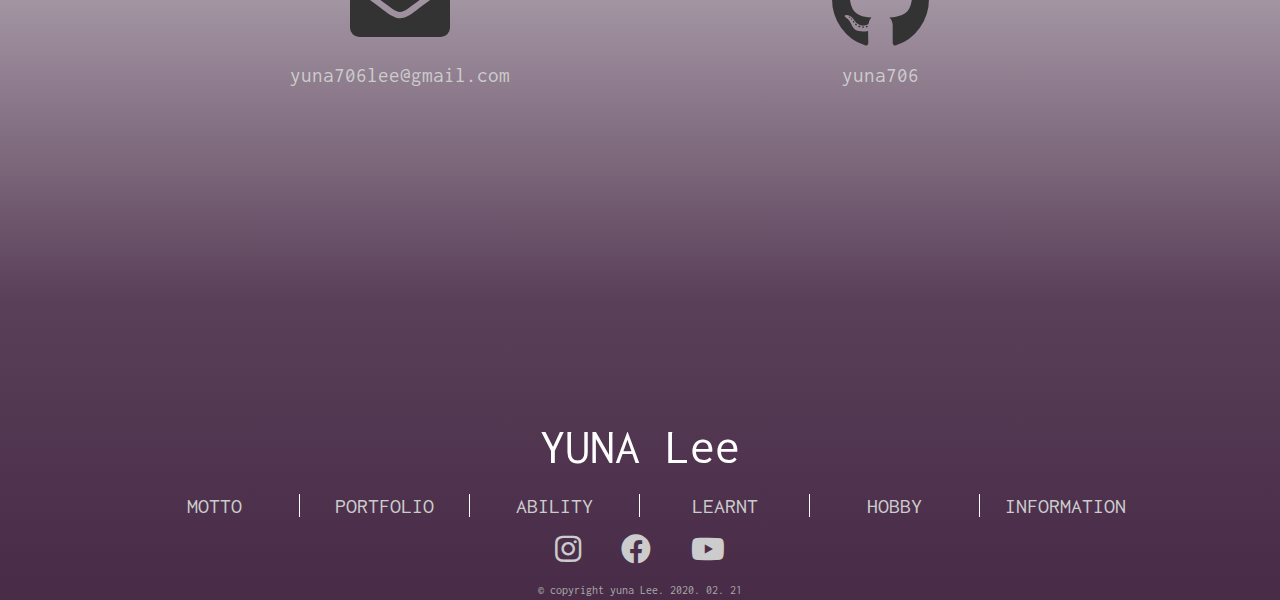
==== commit bf91e5d0: "nav 수정" ====
--- a/index.html
+++ b/index.html
@@ -36,13 +36,11 @@
                 <li id="start"><i class="far fa-stop-circle"></i></li>
             </ul>
             <ul class="menu">
-                <li>MAIN</li>
-                <li>MOTTO</li>
-                <li>PORTFOLIO</li>
-                <li class="ability">ABILITY</li>
-                <li>LEARNT</li>
-                <li>HOBBY</li>
-                <li>INFORMATION</li>
+                <li data-value="main">MAIN</li>
+                <li data-value="motto">MOTTO</li>
+                <li data-value="portfolio">PORTFOLIO</li>
+                <li data-value="ability">ABILITY</li>
+                <li data-value="information">INFORMATION</li>
             </ul>
         </div>    
     </section>
@@ -53,12 +51,11 @@
             <h1>YUNA Lee</h1>
             <nav>
                 <ul>
-                    <li>MOTTO</li>
-                    <li>PORTFOLIO</li>
-                    <li class="ability">ABILITY</li>
-                    <li>LEARNT</li>
-                    <li>HOBBY</li>
-                    <li>INFORMATION</li>
+                    <li data-value="main">MAIN</li>
+                    <li data-value="motto">MOTTO</li>
+                    <li data-value="portfolio">PORTFOLIO</li>
+                    <li data-value="ability">ABILITY</li>
+                    <li data-value="information">INFORMATION</li>
                 </ul>
             </nav>
             <img src="img/main.png" alt="메인 이미지">
@@ -310,7 +307,7 @@
             <p><i class="far fa-dot-circle"></i> 정보처리기능사 <small>결과 발표 이전</small></p>
         </div>
     </section>
-    <section id="info">
+    <section id="information">
         <div class="wrap">
             <h2>INFORMATION</h2>
             <div class="info-box">
--- a/css/css.css
+++ b/css/css.css
@@ -495,7 +495,7 @@
 }
 
 /********* info ********/
-#info{
+#information{
     position: relative;
     width: 100%;
     background: linear-gradient(rgba(0,0,0,0.0), rgba(72, 43, 71,0.5), rgba(72, 43, 71,0.9), #482B47);
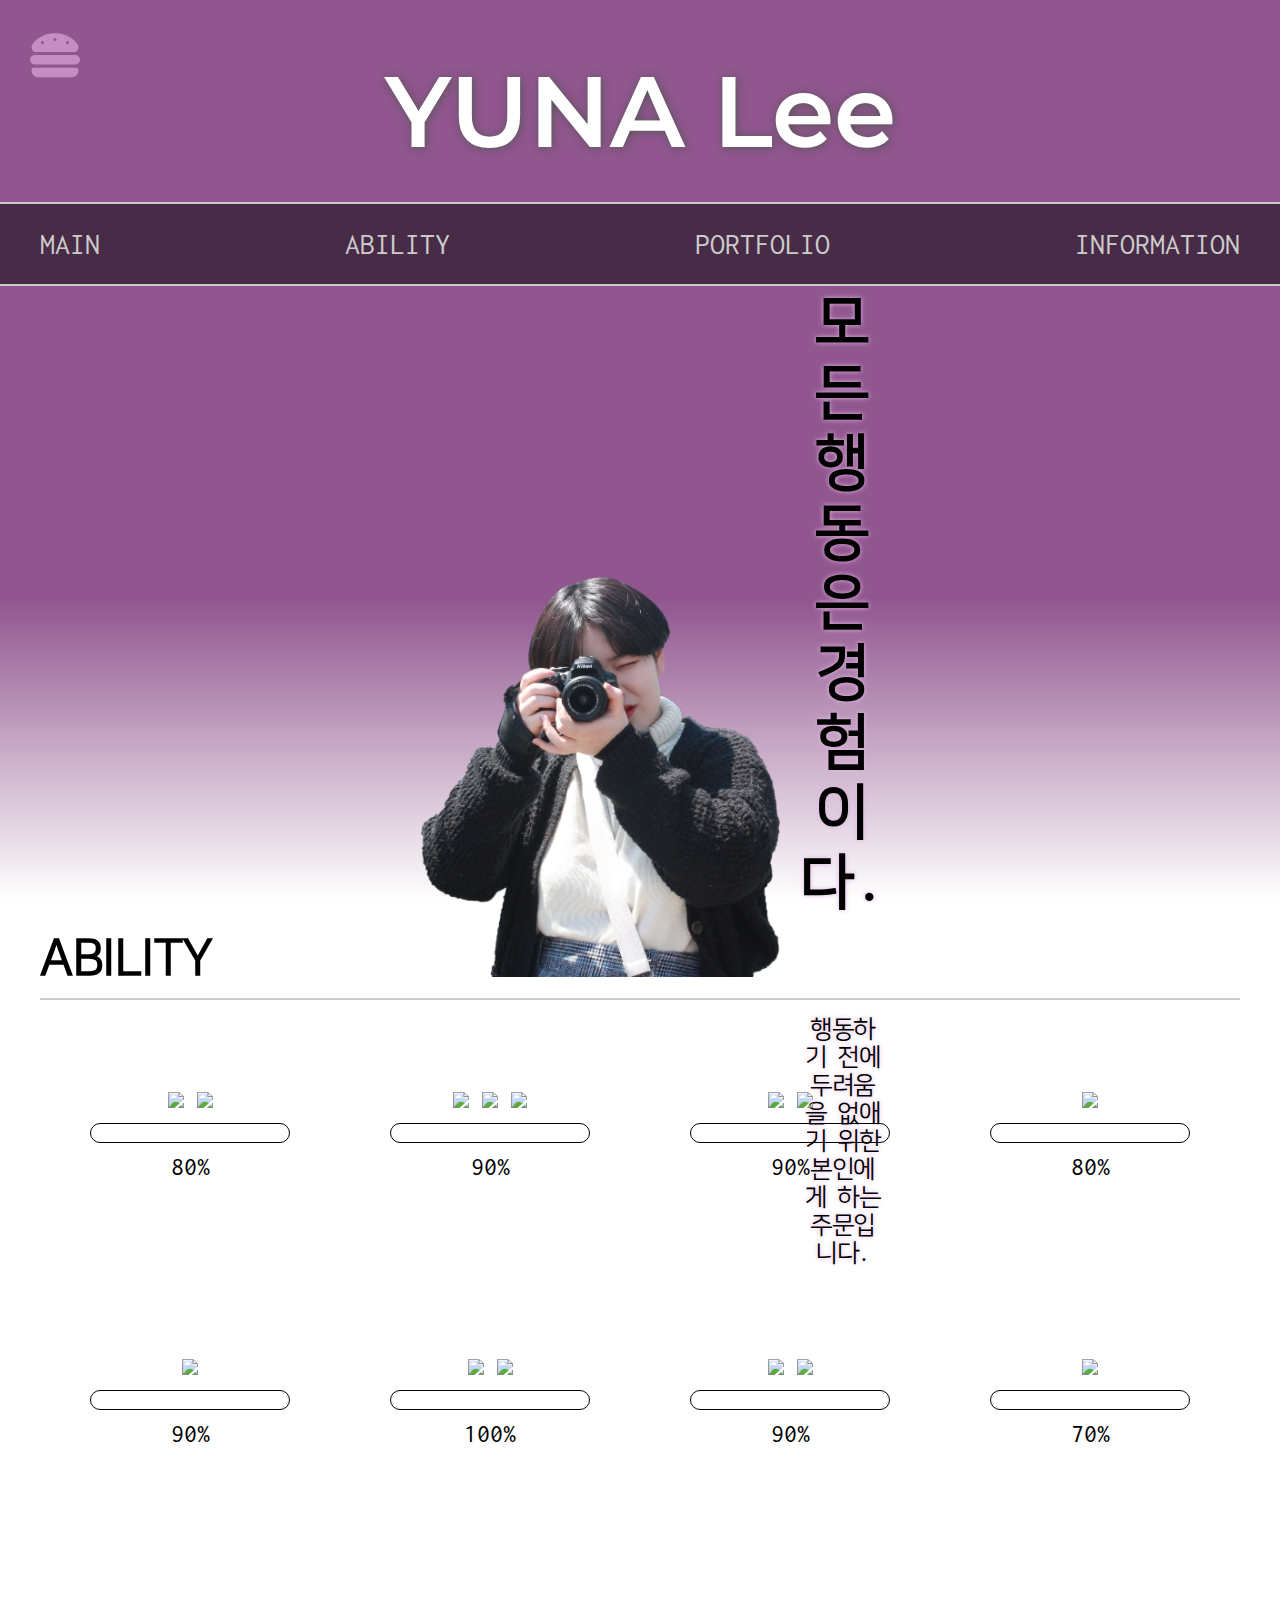
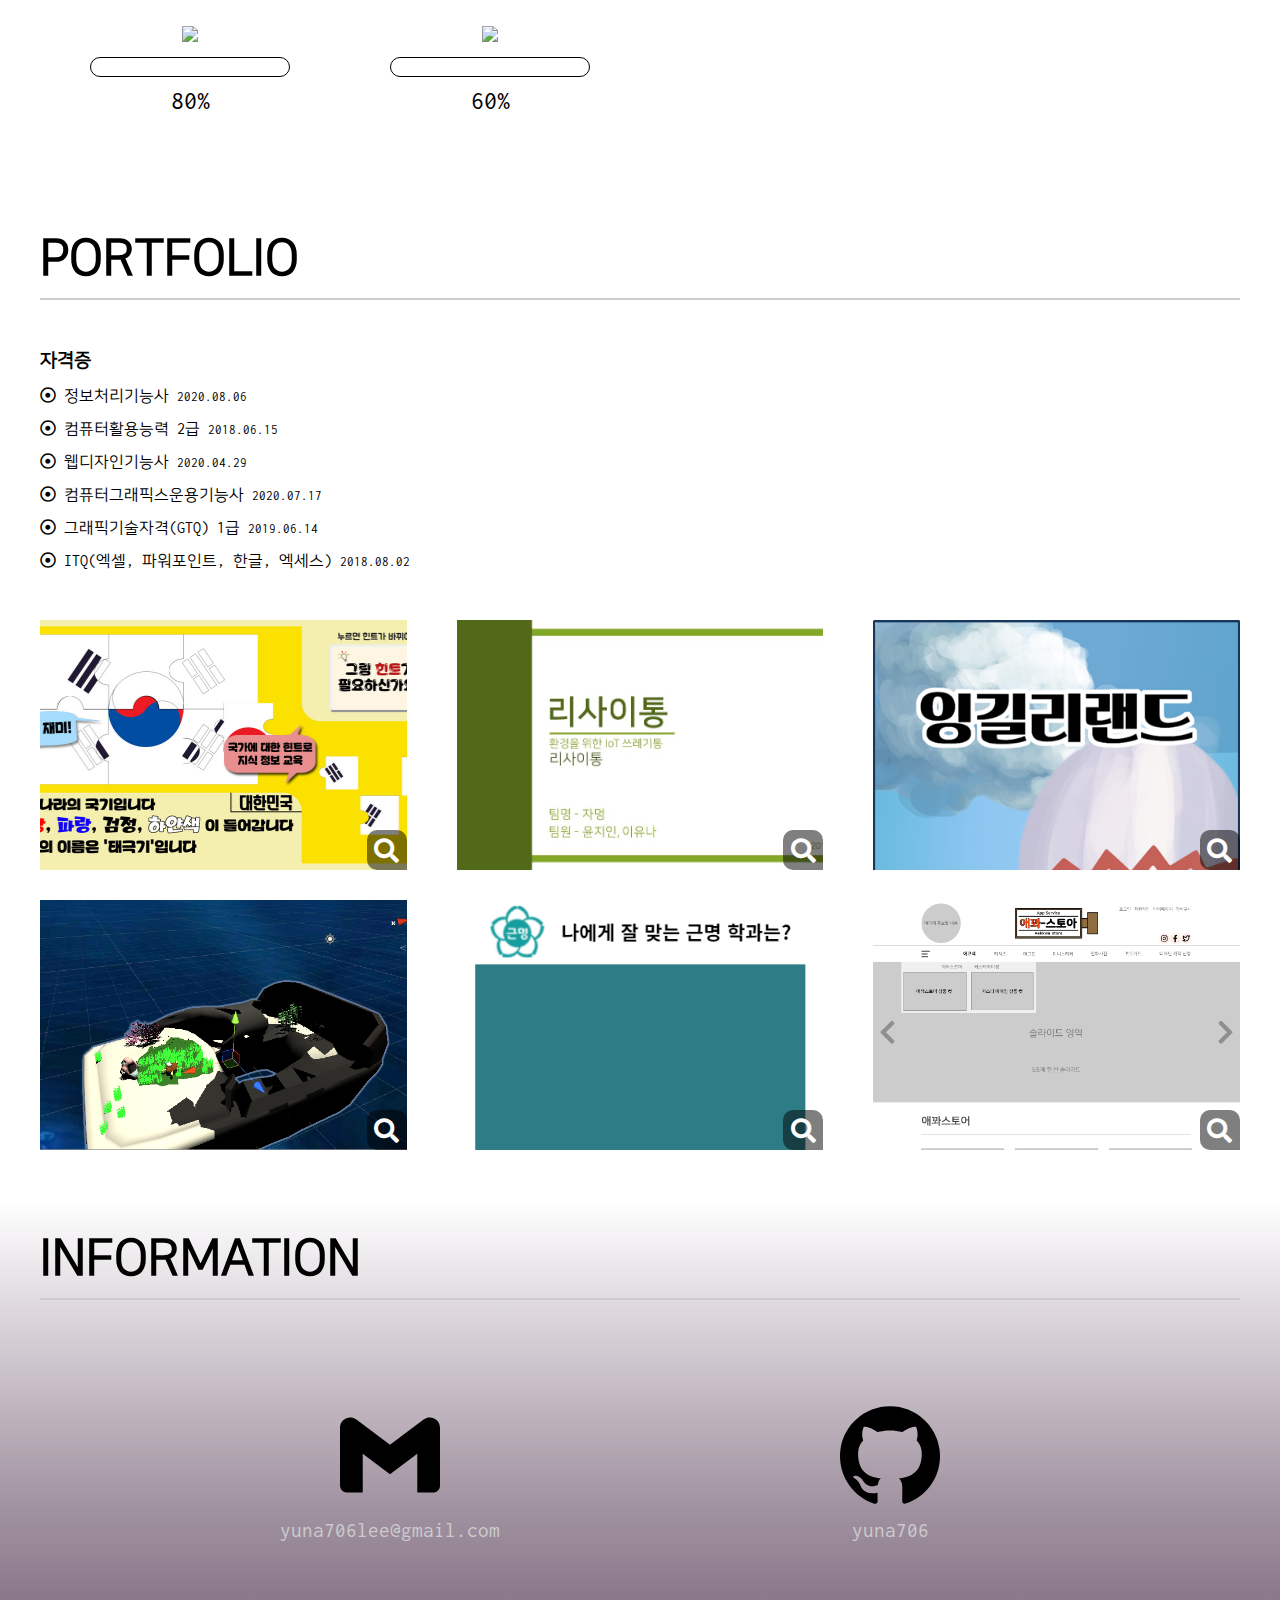
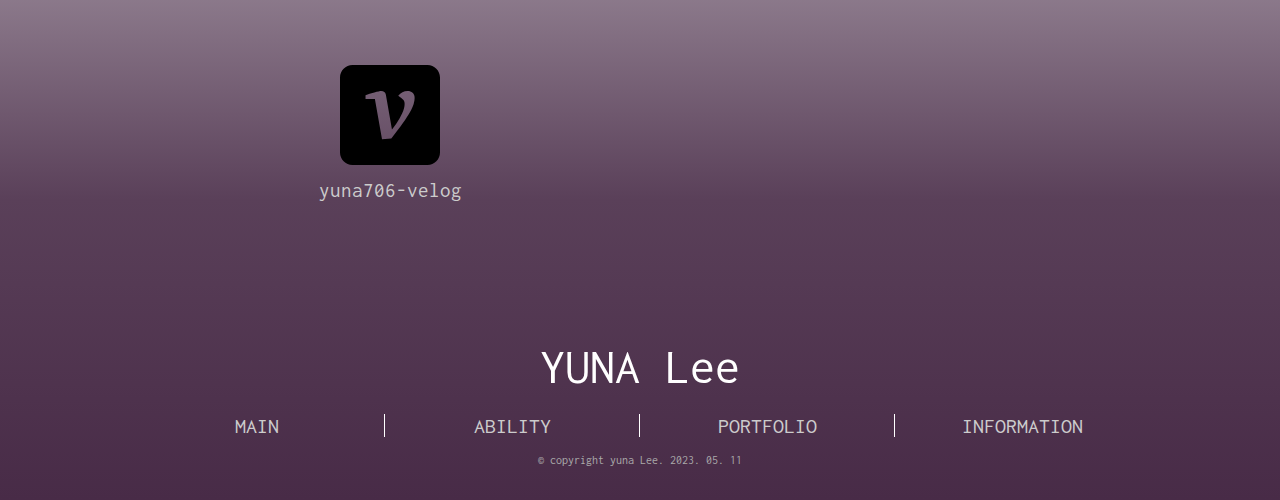
==== commit 368204fc: "레이아웃 변경" ====
--- a/index.html
+++ b/index.html
@@ -36,10 +36,9 @@
                 <li id="start"><i class="far fa-stop-circle"></i></li>
             </ul>
             <ul class="menu">
-                <li data-value="main">MAIN</li>
-                <li data-value="motto">MOTTO</li>
+                <li data-value="header">MAIN</li>
+                <li data-value="ability">ABILITY</li>
                 <li data-value="portfolio">PORTFOLIO</li>
-                <li data-value="ability">ABILITY</li>
                 <li data-value="information">INFORMATION</li>
             </ul>
         </div>    
@@ -51,27 +50,114 @@
             <h1>YUNA Lee</h1>
             <nav>
                 <ul>
-                    <li data-value="main">MAIN</li>
-                    <li data-value="motto">MOTTO</li>
+                    <li data-value="header">MAIN</li>
+                    <li data-value="ability">ABILITY</li>
                     <li data-value="portfolio">PORTFOLIO</li>
-                    <li data-value="ability">ABILITY</li>
                     <li data-value="information">INFORMATION</li>
                 </ul>
             </nav>
-            <img src="img/main.png" alt="메인 이미지">
+            <div class="motto">
+                <img src="img/main.png" alt="메인 이미지">
+                
+                <div>
+                    <p>모든 행동은 경험이다.</p>
+                    <p>행동하기 전에 두려움을 없애기 위한 본인에게 하는 주문입니다.</p>
+                </div>
+            </div>
         </header>
     </section>
-    <section id="motto">
-        <div class="wrap">
-            <h2>MOTTO</h2>
-            <div>
-                <p>모든 행동은 경험이다.</p>
-                <p>실패를 두려워하지 않는 마음가짐을 갖기 위해 세웠습니다.</p>
+    <section id="ability">
+        <h2>ABILITY</h2>
+        <div class="graph-div">
+            <div class="ab-graph">
+                <p>
+                    <img src="https://img.shields.io/badge/-spring-6DB33F?style=flat&logo=spring&logoColor=white"/>
+                    <img src="https://img.shields.io/badge/-springboot-6DB33F?style=flat&logo=springboot&logoColor=white"/>
+                </p>
+                <div><div class="grap" data-value="background: #6DB33F; width: 80%;"></div></div>
+                <p>80%</p>
+            </div>
+            <div class="ab-graph">
+                <p>
+                    <img src="https://img.shields.io/badge/-oracle-F80000?style=flat&logo=oracle&logoColor=white"/>
+                    <img src="https://img.shields.io/badge/-postgresql-4169E1?style=flat&logo=postgresql&logoColor=white"/>
+                    <img src="https://img.shields.io/badge/-MySQL-4479A1?style=flat&logo=MySQL&logoColor=white"/>
+                </p>
+                <div><div class="grap" data-value="background: #4169E1; width: 90%;"></div></div>
+                <p>90%</p>
+            </div>
+            <div class="ab-graph">
+                <p>
+                    <img src="https://img.shields.io/badge/-JQuery-0769AD?style=flat&logo=JQuery&logoColor=white"/>
+                    <img src="https://img.shields.io/badge/-javascript-F7DF1E?style=flat&logo=javascript&logoColor=black"/>
+                </p>
+                <div><div class="grap" data-value="background: #F7DF1E; width: 90%;"></div></div>
+                <p>90%</p>
+            </div>
+            <div class="ab-graph">
+                <p>
+                    <img src="https://img.shields.io/badge/-JAVA8-F44336"/>
+                </p>
+                <div><div class="grap" data-value="background: #F44336; width: 80%;"></div></div>
+                <p>80%</p>
+            </div>
+            <div class="ab-graph">
+                <p>
+                    <img src="https://img.shields.io/badge/-thymeleaf-005F0F?style=flat&logo=thymeleaf&logoColor=white"/>
+                </p>
+                <div><div class="grap" data-value="background: #005F0F; width: 90%;"></div></div>
+                <p>90%</p>
+            </div>
+            <div class="ab-graph">
+                <p>
+                    <img src="https://img.shields.io/badge/-HTML5-E34F26?style=flat&logo=HTML5&logoColor=white"/>
+                    <img src="https://img.shields.io/badge/-css3-1572B6?style=flat&logo=css3&logoColor=white"/>
+                </p>
+                <div><div class="grap" data-value="background: #E34F26; width: 100%;"></div></div>
+                <p>100%</p>
+            </div>
+            <div class="ab-graph">
+                <p>
+                    <img src="https://img.shields.io/badge/-git-F05032?style=flat&logo=git&logoColor=white"/>
+                    <img src="https://img.shields.io/badge/-github-181717?style=flat&logo=github&logoColor=white"/>
+                </p>
+                <div><div class="grap" data-value="background: #F05032; width: 90%;"></div></div>
+                <p>90%</p>
+            </div>
+            <div class="ab-graph">
+                <p>
+                    <img src="https://img.shields.io/badge/-linux(ubuntu)-FCC624?style=flat&logo=linux&logoColor=black"/>
+                </p>
+                <div><div class="grap" data-value="background: #FCC624; width: 70%;"></div></div>
+                <p>70%</p>
+            </div>
+            <div class="ab-graph">
+                <p>
+                    <img src="https://img.shields.io/badge/-jenkins-D24939?style=flat&logo=jenkins&logoColor=white"/>
+                </p>
+                <div><div class="grap" data-value="background: #D24939; width: 80%;"></div></div>
+                <p>80%</p>
+            </div>
+            <div class="ab-graph">
+                <p>
+                    <img src="https://img.shields.io/badge/-react-61DAFB?style=flat&logo=react&logoColor=black"/>
+                </p>
+                <div><div class="grap" data-value="background: #61DAFB; width: 60%;"></div></div>
+                <p>60%</p>
             </div>
         </div>
     </section>
     <section id="portfolio">
         <h2>PORTFOLIO</h2>
+        <div class="license">
+            <h3>자격증</h3>
+            <p><i class="far fa-dot-circle"></i> 정보처리기능사 <small>2020.08.06</small></p>
+            <p><i class="far fa-dot-circle"></i> 컴퓨터활용능력 2급 <small>2018.06.15</small></p>
+            <p><i class="far fa-dot-circle"></i> 웹디자인기능사 <small>2020.04.29</small></p>
+            <p><i class="far fa-dot-circle"></i> 컴퓨터그래픽스운용기능사 <small>2020.07.17</small></p>
+            <p><i class="far fa-dot-circle"></i> 그래픽기술자격(GTQ) 1급 <small>2019.06.14</small></p>
+            <p><i class="far fa-dot-circle"></i> ITQ(엑셀, 파워포인트, 한글, 엑세스) <small>2018.08.02</small></p>
+        </div>
         <div class="portfolio-grid">
             <div class="port">
                 <div class="imgdiv"></div>
@@ -214,130 +300,34 @@
             </div> -->
         </div>
     </section>
-    <section id="ability">
-        <h2>ABILITY</h2>
-        <div class="graph-div">
-            <div class="ab-graph">
-                <p>
-                    <img src="https://img.shields.io/badge/-spring-6DB33F?style=flat&logo=spring&logoColor=white"/>
-                    <img src="https://img.shields.io/badge/-springboot-6DB33F?style=flat&logo=springboot&logoColor=white"/>
-                </p>
-                <div><div class="grap" data-value="background: #6DB33F; width: 80%;"></div></div>
-                <p>80%</p>
-            </div>
-            <div class="ab-graph">
-                <p>
-                    <img src="https://img.shields.io/badge/-JQuery-0769AD?style=flat&logo=JQuery&logoColor=white"/>
-                    <img src="https://img.shields.io/badge/-javascript-F7DF1E?style=flat&logo=javascript&logoColor=black"/>
-                </p>
-                <div><div class="grap" data-value="background: #F7DF1E; width: 90%;"></div></div>
-                <p>90%</p>
-            </div>
-            <div class="ab-graph">
-                <p>
-                    <img src="https://img.shields.io/badge/-thymeleaf-005F0F?style=flat&logo=thymeleaf&logoColor=white"/>
-                </p>
-                <div><div class="grap" data-value="background: #005F0F; width: 90%;"></div></div>
-                <p>90%</p>
-            </div>
-            <div class="ab-graph">
-                <p>
-                    <img src="https://img.shields.io/badge/-HTML5-E34F26?style=flat&logo=HTML5&logoColor=white"/>
-                    <img src="https://img.shields.io/badge/-css3-1572B6?style=flat&logo=css3&logoColor=white"/>
-                </p>
-                <div><div class="grap" data-value="background: #E34F26; width: 100%;"></div></div>
-                <p>100%</p>
-            </div>
-            <div class="ab-graph">
-                <p>
-                    <img src="https://img.shields.io/badge/-JAVA8-F44336"/>
-                </p>
-                <div><div class="grap" data-value="background: #F44336; width: 80%;"></div></div>
-                <p>80%</p>
-            </div>
-            <div class="ab-graph">
-                <p>
-                    <img src="https://img.shields.io/badge/-git-F05032?style=flat&logo=git&logoColor=white"/>
-                    <img src="https://img.shields.io/badge/-github-181717?style=flat&logo=github&logoColor=white"/>
-                </p>
-                <div><div class="grap" data-value="background: #F05032; width: 90%;"></div></div>
-                <p>90%</p>
-            </div>
-            <div class="ab-graph">
-                <p>
-                    <img src="https://img.shields.io/badge/-linux(ubuntu)-FCC624?style=flat&logo=linux&logoColor=black"/>
-                </p>
-                <div><div class="grap" data-value="background: #FCC624; width: 90%;"></div></div>
-                <p>90%</p>
-            </div>
-            <div class="ab-graph">
-                <p>
-                    <img src="https://img.shields.io/badge/-jenkins-D24939?style=flat&logo=jenkins&logoColor=white"/>
-                </p>
-                <div><div class="grap" data-value="background: #D24939; width: 80%;"></div></div>
-                <p>80%</p>
-            </div>
-            <div class="ab-graph">
-                <p>
-                    <img src="https://img.shields.io/badge/-oracle-F80000?style=flat&logo=oracle&logoColor=white"/>
-                    <img src="https://img.shields.io/badge/-postgresql-4169E1?style=flat&logo=postgresql&logoColor=white"/>
-                    <img src="https://img.shields.io/badge/-MySQL-4479A1?style=flat&logo=MySQL&logoColor=white"/>
-                </p>
-                <div><div class="grap" data-value="background: #4169E1; width: 90%;"></div></div>
-                <p>90%</p>
-            </div>
-            <div class="ab-graph">
-                <p>
-                    <img src="https://img.shields.io/badge/-react-61DAFB?style=flat&logo=react&logoColor=black"/>
-                </p>
-                <div><div class="grap" data-value="background: #61DAFB; width: 90%;"></div></div>
-                <p>90%</p>
-            </div>
-        </div>
-    </section>
-    <section id="learnt">
-        <h2>LEARNT</h2>
-        <div>
-            <h3>자격증</h3>
-            <p><i class="far fa-dot-circle"></i> 웹디자인기능사 <small>2020.04.29</small></p>
-            <p><i class="far fa-dot-circle"></i> 컴퓨터활용능력 2급 <small>2018.06.15</small></p>
-            <p><i class="far fa-dot-circle"></i> 컴퓨터그래픽스운용기능사 <small>2020.07.17</small></p>
-            <p><i class="far fa-dot-circle"></i> 그래픽기술자격(GTQ) 1급 <small>2019.06.14</small></p>
-            <p><i class="far fa-dot-circle"></i> ITQ(엑셀, 파워포인트, 한글) <small>2018.08.02</small></p>
-            <p><i class="far fa-dot-circle"></i> 정보처리기능사 <small>결과 발표 이전</small></p>
-        </div>
-    </section>
     <section id="information">
         <div class="wrap">
             <h2>INFORMATION</h2>
             <div class="info-box">
                 <a href="https://mail.google.com/mail/u/0/?tab=rm&ogbl" target="_blank">
-                    <i class="fas fa-envelope"></i>
+                    <svg role="img" viewBox="0 0 24 24" xmlns="http://www.w3.org/2000/svg"><title>Gmail</title><path d="M24 5.457v13.909c0 .904-.732 1.636-1.636 1.636h-3.819V11.73L12 16.64l-6.545-4.91v9.273H1.636A1.636 1.636 0 0 1 0 19.366V5.457c0-2.023 2.309-3.178 3.927-1.964L5.455 4.64 12 9.548l6.545-4.91 1.528-1.145C21.69 2.28 24 3.434 24 5.457z"/></svg>
                     <p>yuna706lee@gmail.com</p>
                 </a>
-                <a href="https://github.com/yuna706/recytong" target="_blank">
-                    <i class="fab fa-github"></i>
+                <a href="https://github.com/yuna706" target="_blank">
+                    <svg role="img" viewBox="0 0 24 24" xmlns="http://www.w3.org/2000/svg"><title>GitHub</title><path d="M12 .297c-6.63 0-12 5.373-12 12 0 5.303 3.438 9.8 8.205 11.385.6.113.82-.258.82-.577 0-.285-.01-1.04-.015-2.04-3.338.724-4.042-1.61-4.042-1.61C4.422 18.07 3.633 17.7 3.633 17.7c-1.087-.744.084-.729.084-.729 1.205.084 1.838 1.236 1.838 1.236 1.07 1.835 2.809 1.305 3.495.998.108-.776.417-1.305.76-1.605-2.665-.3-5.466-1.332-5.466-5.93 0-1.31.465-2.38 1.235-3.22-.135-.303-.54-1.523.105-3.176 0 0 1.005-.322 3.3 1.23.96-.267 1.98-.399 3-.405 1.02.006 2.04.138 3 .405 2.28-1.552 3.285-1.23 3.285-1.23.645 1.653.24 2.873.12 3.176.765.84 1.23 1.91 1.23 3.22 0 4.61-2.805 5.625-5.475 5.92.42.36.81 1.096.81 2.22 0 1.606-.015 2.896-.015 3.286 0 .315.21.69.825.57C20.565 22.092 24 17.592 24 12.297c0-6.627-5.373-12-12-12"/></svg>
                     <p>yuna706</p>
+                </a>
+                <a href="https://velog.io/@yuna706" target="_blank">
+                    <svg role="img" viewBox="0 0 24 24" xmlns="http://www.w3.org/2000/svg"><title>Velog</title><path d="M3 0C1.338 0 0 1.338 0 3v18c0 1.662 1.338 3 3 3h18c1.662 0 3-1.338 3-3V3c0-1.662-1.338-3-3-3H3Zm6.883 6.25c.63 0 1.005.3 1.125.9l1.463 8.303c.465-.615.846-1.133 1.146-1.553.465-.66.893-1.418 1.283-2.273.405-.855.608-1.62.608-2.295 0-.405-.113-.727-.338-.967-.21-.255-.608-.577-1.193-.967.6-.765 1.35-1.148 2.25-1.148.48 0 .878.143 1.193.428.33.285.494.704.494 1.26 0 .93-.39 2.093-1.17 3.488-.765 1.38-2.241 3.457-4.431 6.232l-2.227.156-1.711-9.628h-2.25V7.24c.6-.195 1.305-.406 2.115-.63.81-.24 1.358-.36 1.643-.36Z"/></svg>
+                    <p>yuna706-velog</p>
                 </a>
             </div>
         </div>
         <footer>
             <div class="footer-div">
                 <div class="logo">YUNA Lee</div>
-                <div class="menu">
-                    <div>MOTTO</div>
-                    <div>PORTFOLIO</div>
-                    <div class="ability">ABILITY</div>
-                    <div>LEARNT</div>
-                    <div>HOBBY</div>
-                    <div>INFORMATION</div>
-                </div>
-                <div class="sns">
-                    <a href="https://instagram.com/yuna7.6?igshid=chzppmlxbqgk" target="_blank"><i class="fab fa-instagram"></i></a>
-                    <a href="https://www.facebook.com/profile.php?id=100026002641973" target="_blank"><i class="fab fa-facebook"></i></a>
-                    <a href="https://www.youtube.com/channel/UC9Ok5lq1hgzUU6N-rWt79Tw/featured" target="_blank"><i class="fab fa-youtube"></i></a>    
-                </div>
-                <div class="copy">&copy; copyright yuna Lee. 2020. 02. 21</div>
+                <ul class="menu">
+                    <li data-value="header">MAIN</li>
+                    <li data-value="ability">ABILITY</li>
+                    <li data-value="portfolio">PORTFOLIO</li>
+                    <li data-value="information">INFORMATION</li>
+                </ul>
+                <div class="copy">&copy; copyright yuna Lee. 2023. 05. 11</div>
             </div>
         </footer>
     </section>
--- a/css/css.css
+++ b/css/css.css
@@ -1,49 +1,57 @@
 /* format */
-@font-face{
+@font-face {
     font-family: 'koko';
     src: url(../NanumSquareR.ttf) format('truetype');
 }
-*{
+
+* {
     box-sizing: border-box;
     padding: 0;
     margin: 0;
     font-family: 'Inconsolata', 'Montserrat', koko, sans-serif;
     cursor: url(../img/cursor.png), auto;
 }
-::-webkit-scrollbar{
-    display:none;
-}
-ul{
+
+::-webkit-scrollbar {
+    display: none;
+}
+
+ul {
     list-style: none;
 }
-a{
+
+a {
     color: #ccc;
     text-decoration: none;
 }
-.click{
+
+.click {
     cursor: url(../img/cursor_click.png), auto;
 }
-body{
+
+body {
     width: 100vw;
     overflow-x: hidden;
 }
 
 
 /************ 왼쪽 메뉴 ************/
-#sidemenu{
+#sidemenu {
     position: fixed;
     width: 250px;
     height: 100vh;
-    background: rgba(0,0,0,0.5);
+    background: rgba(0, 0, 0, 0.5);
     margin-left: -250px;
     z-index: 20;
     transition: all 0.5s;
 }
-.side{
+
+.side {
     width: 100%;
     height: 100%;
 }
-.ham{
+
+.ham {
     position: fixed;
     top: 30px;
     left: 30px;
@@ -51,33 +59,39 @@
     width: 50px;
     height: 50px;
 }
-.ham> i{
+
+.ham>i {
     font-size: 50px;
     color: #c58ec3;
     transition: all 0.5s;
 }
-.ham> i:hover{
+
+.ham>i:hover {
     color: #482B47;
     transform: scale(1.2);
 }
-.side> p{
+
+.side>p {
     color: #fff;
     font-size: 40px;
     width: 250px;
     margin: 30px;
     margin-bottom: 20px;
 }
-.side> .player{
+
+.side>.player {
     display: flex;
     width: 80%;
     margin: 0 auto;
     justify-content: space-around;
 }
-.side> .player> li{
+
+.side>.player>li {
     font-size: 40px;
     color: #fff;
 }
-.side> .menu{
+
+.side>.menu {
     display: flex;
     flex-direction: column;
     justify-content: space-between;
@@ -88,7 +102,8 @@
     top: 50%;
     transform: translateY(-50%);
 }
-.side> .menu> li{
+
+.side>.menu>li {
     display: flex;
     align-items: center;
     color: #ccc;
@@ -98,22 +113,26 @@
     padding-left: 30px;
     transition: all 0.5s;
 }
-.side> .menu> li:hover{
-    background: rgba(0,0,0,0.3);
+
+.side>.menu>li:hover {
+    background: rgba(0, 0, 0, 0.3);
     color: #fff;
 }
 
 /****************** header *********************/
-#header{
-    width: 100%;
-}
-header{
-    position: relative;
+#header {
+    width: 100%;
+}
+
+header {
     width: 100%;
     height: 100vh;
-    background: #91568F;
-}
-header> h1{
+    background: linear-gradient(#91568F, #91568F, #91568F, rgba(0, 0, 0, 0.0));
+    display: flex;
+    flex-direction: column;
+}
+
+header>h1 {
     font-size: 100px;
     color: #fff;
     text-shadow: 1px 1px 10px #555;
@@ -121,16 +140,19 @@
     padding-top: 50px;
     font-weight: 600;
     font-family: 'Montserrat';
-}
-nav{
+    display: flex;
+    flex-direction: column;
+}
+
+nav {
     border-top: 2px solid #ccc;
     border-bottom: 2px solid #ccc;
     margin-top: 30px;
     width: 100%;
     background: #482B47;
-    position: absolute;
-}
-nav> ul{
+}
+
+nav>ul {
     width: 1200px;
     height: 80px;
     display: flex;
@@ -138,36 +160,73 @@
     align-items: center;
     margin: 0 auto;
 }
-nav> ul> li{
+
+nav>ul>li {
     font-size: 30px;
     color: #ccc;
     transition: all 0.5s;
 }
-nav> ul> li:hover{
-    color:#fff;
+
+nav>ul>li:hover {
+    color: #fff;
     transform: scale(1.2);
 }
-header> img{
+
+header .motto {
+    flex: 1;
+    display: flex;
+    justify-content: space-around;
+    align-items: center;
+    margin: 0 400px;
+}
+
+header .motto img {
     width: 400px;
     height: 400px;
-    position: absolute;
-    bottom: 0;
-    left: 50%;
-    transform: translateX(-50%);
+}
+
+header .motto div {
+    flex: 1;
+    height: fit-content;
+    display: flex;
+    flex-direction: column;
+    justify-content: center;
+    gap: 100px;
+}
+
+header .motto div>p:first-child {
+    font-size: 60px;
+    text-align: center;
+    line-height: 70px;
+    text-shadow: 0 0 5px #e0b4e0;
+    font-weight: 600;
+}
+
+header .motto div>p:last-child {
+    display: block;
+    font-size: 25px;
+    text-align: center;
+    letter-spacing: -.1rem;
+    text-shadow: 0 0 5px #e0b4e0;
 }
 
 /************ section format *************/
-section{
+section {
     width: 1200px;
     height: 100vh;
     margin: 0 auto;
     /* overflow: hidden; */
 }
-section> .wrap{
+
+section>.wrap {
     width: 1200px;
     margin: 0 auto;
-}
-section h2{
+    flex: 1;
+    display: flex;
+    flex-direction: column;
+}
+
+section h2 {
     font-size: 50px;
     padding-top: 30px;
     padding-bottom: 10px;
@@ -178,68 +237,68 @@
     font-family: koko, serif;
 }
 
-
-/* sct1 */
-#motto{
-    position: relative;
-    background: linear-gradient(#91568F, rgba(0,0,0,0.0));
-    width: 100%;
-    height: 100%;
-}
-#motto> .wrap{
-    display: flex;
-    flex-direction: column;
-    height: 100vh;
-}
-#motto> .wrap> div{
-    flex: 1;
-    height: fit-content;
-    display: flex;
-    flex-direction: column;
-    justify-content: center;
-    gap: 100px;
-}
-#motto> .wrap> div> p:first-child{
-    font-size: 60px;
-    text-align: center;
-    line-height: 70px;
-    text-shadow: 0 0 15px #ddd;
-    font-weight: 600;
-}
-#motto> .wrap> div> p:last-child{
-    display: block;
-    font-size: 25px;
-    text-align: center;
-}
-
-
 /* sct2 */
-.portfolio-grid{
-    height: 500px;
+#portfolio {
+    height: auto;
+    margin-bottom: 50px;
+}
+
+.license {
+    padding-top: 50px;
+    display: flex;
+    flex-direction: column;
+    gap: 15px;
+}
+
+.portfolio-grid {
     margin: 50px auto 0 auto;
     display: grid;
     grid-template-columns: 1fr 1fr 1fr;
-    grid-template-rows: 1fr 1fr;
     grid-gap: 30px 50px;
 }
-.port{
+
+.port {
     position: relative;
 }
-.port> .imgdiv{
-    width: 100%;
-    height: 100%;
+
+.port>.imgdiv {
+    width: 100%;
+    height: 250px;
     background-size: cover;
     background-position: center 0;
 }
-.port:nth-child(1) > .imgdiv, .popup:nth-child(1) > .imgdiv{background-image: url(../img/port1.png);}
-.port:nth-child(2) > .imgdiv, .popup:nth-child(2) > .imgdiv{background-image: url(../img/port2.png);}
-.port:nth-child(3) > .imgdiv, .popup:nth-child(3) > .imgdiv{background-image: url(../img/port3.png);}
-.port:nth-child(4) > .imgdiv, .popup:nth-child(4) > .imgdiv{background-image: url(../img/port4.png);}
-.port:nth-child(5) > .imgdiv{background-image: url(../img/port5.png);}
-.popup:nth-child(5) > .imgdiv{background-image: url(../img/port5_.png);}
-.port:nth-child(6) > .imgdiv, .popup:nth-child(6) > .imgdiv{background-image: url(../img/port6.png);}
-
-.port> .gl{
+
+.port:nth-child(1)>.imgdiv,
+.popup:nth-child(1)>.imgdiv {
+    background-image: url(../img/port1.png);
+}
+
+.port:nth-child(2)>.imgdiv,
+.popup:nth-child(2)>.imgdiv {
+    background-image: url(../img/port2.png);
+}
+
+.port:nth-child(3)>.imgdiv,
+.popup:nth-child(3)>.imgdiv {
+    background-image: url(../img/port3.png);
+}
+
+.port:nth-child(4)>.imgdiv,
+.popup:nth-child(4)>.imgdiv {
+    background-image: url(../img/port4.png);
+}
+
+.port:nth-child(5)>.imgdiv,
+.popup:nth-child(5)>.imgdiv {
+    background-image: url(../img/port5_.png);
+}
+
+.port:nth-child(6)>.imgdiv,
+.popup:nth-child(6)>.imgdiv {
+    background-image: url(../img/port6.png);
+}
+
+.port>.gl {
     position: absolute;
     bottom: 0;
     right: 0;
@@ -248,41 +307,48 @@
     align-items: center;
     width: 40px;
     height: 40px;
-    background: rgba(0,0,0,0.5);
+    background: rgba(0, 0, 0, 0.5);
     color: #fff;
     font-size: 25px;
     border-radius: 10px 10px 0 10px;
     transform-origin: right bottom;
 }
-@keyframes kejack{
-    0%{
+
+@keyframes kejack {
+    0% {
         transform: scale(1);
     }
-    100%{
+
+    100% {
         transform: scale(1.1);
     }
 }
-.port> .gl:hover{animation: kejack 0.5s infinite alternate linear;}
+
+.port>.gl:hover {
+    animation: kejack 0.5s infinite alternate linear;
+}
 
 /* 포폴 팝업 */
-#popup{
+#popup {
     visibility: hidden;
     position: fixed;
     top: 0;
     left: 0;
     width: 100vw;
     height: 100vh;
-    background: rgba(0,0,0,0.8);
+    background: rgba(0, 0, 0, 0.8);
     transition: all 1s;
     transform: scale(0.1);
     opacity: 0.1;
 }
-#popup.on{
+
+#popup.on {
     visibility: visible;
     transform: scale(1);
     opacity: 1;
 }
-.popup{
+
+.popup {
     transition: all 1s;
     position: fixed;
     top: 50%;
@@ -293,52 +359,73 @@
     display: flex;
     visibility: hidden;
 }
-.popup:nth-child(1) > .imgdiv{background-image: url(../img/port1.png);}
-.popup:nth-child(2) > .imgdiv{background-image: url(../img/port2.png);}
-.popup:nth-child(3) > .imgdiv{background-image: url(../img/port3.png);}
-.popup:nth-child(4) > .imgdiv{background-image: url(../img/port4.png);}
-.popup> .imgdiv{
+
+.popup:nth-child(1)>.imgdiv {
+    background-image: url(../img/port1.png);
+}
+
+.popup:nth-child(2)>.imgdiv {
+    background-image: url(../img/port2.png);
+}
+
+.popup:nth-child(3)>.imgdiv {
+    background-image: url(../img/port3.png);
+}
+
+.popup:nth-child(4)>.imgdiv {
+    background-image: url(../img/port4.png);
+}
+
+.popup>.imgdiv {
     background-repeat: no-repeat;
     height: auto;
     width: 50%;
     background-position: center;
     background-size: contain;
 }
-.popup> div{
-    flex:1;
-}
-.popup> .ex{
+
+.popup>div {
+    flex: 1;
+}
+
+.popup>.ex {
     display: flex;
     flex-direction: column;
     justify-content: center;
     margin-left: 20px;
 }
-.popup> .ex> h3{
+
+.popup>.ex>h3 {
     color: #fff;
     font-size: 60px;
 }
-.popup> .ex> hr{
+
+.popup>.ex>hr {
     margin: 30px 0;
 }
-.popup> .ex> p{
-    color: #fff;
-    font-size:  25px;
-}
-.popup> .ex> p> a{
+
+.popup>.ex>p {
+    color: #fff;
+    font-size: 25px;
+}
+
+.popup>.ex>p>a {
     display: inline-block;
     margin-top: 10px;
     margin-right: 20px;
 }
-.popup> .ex> p> a> i{
+
+.popup>.ex>p>a>i {
     font-size: 50px;
 }
-.popup> p{
+
+.popup>p {
     color: #fff;
     font-size: 1.5em;
 }
 
 /* stc3 */
-#ability> .graph-div{
+#ability>.graph-div {
     display: grid;
     height: calc(100% - 100px);
     grid-template-rows: repeat(3, 1fr);
@@ -346,7 +433,8 @@
     justify-items: center;
     align-content: center;
 }
-.graph-div> .ab-graph{
+
+.graph-div>.ab-graph {
     display: flex;
     justify-content: center;
     align-items: center;
@@ -354,15 +442,18 @@
     width: 200px;
     gap: 10px;
 }
-.ab-graph> p{
+
+.ab-graph>p {
     transition: all 0.5s;
     font-size: 1.6rem;
     text-align: center;
 }
-.ab-graph> p> img{
+
+.ab-graph>p>img {
     height: 25px;
 }
-.ab-graph> div{
+
+.ab-graph>div {
     width: 100%;
     height: 20px;
     border: 1px solid #000;
@@ -370,7 +461,8 @@
     overflow: hidden;
     position: relative;
 }
-.grap{
+
+.grap {
     height: 100%;
     width: 0;
     border-radius: 30px;
@@ -379,17 +471,21 @@
     top: 0;
     left: 0;
 }
-.grap.on{border-right: 1px solid #000;}
+
+.grap.on {
+    border-right: 1px solid #000;
+}
 
 /* lrearn */
-#learnt> ul{
+#learnt>ul {
     width: 100%;
     display: flex;
     justify-content: space-around;
     margin-top: 3%;
     height: 50%;
 }
-#learnt> ul> li{
+
+#learnt>ul>li {
     border: 1px solid #999;
     box-shadow: 10px 10px 0 #555;
     height: 100%;
@@ -398,57 +494,80 @@
     text-align: center;
     transition: all 0.5s;
 }
-#learnt> ul> li:hover{
+
+#learnt>ul>li:hover {
     transform: translateY(-10px);
     box-shadow: 10px 20px 0 #555;
 }
-#learnt> ul> li:nth-child(1):hover{background: #006699; color: #fff;}
-#learnt> ul> li:nth-child(2):hover{background: #dd5544; color: #fff;}
-#learnt> ul> li:nth-child(3):hover{background: #aa6644; color: #fff;}
-#learnt> ul> li> h3{
+
+#learnt>ul>li:nth-child(1):hover {
+    background: #006699;
+    color: #fff;
+}
+
+#learnt>ul>li:nth-child(2):hover {
+    background: #dd5544;
+    color: #fff;
+}
+
+#learnt>ul>li:nth-child(3):hover {
+    background: #aa6644;
+    color: #fff;
+}
+
+#learnt>ul>li>h3 {
     font-size: 50px;
     margin: 20px 0;
 }
-#learnt> ul> li> ul> li{
+
+#learnt>ul>li>ul>li {
     line-height: 1.5em;
     font-size: 1.2em;
 }
-#learnt> ul> li> ul> li> i{
+
+#learnt>ul>li>ul>li>i {
     font-size: 0.7em;
 }
-#learnt> div{
+
+#learnt>div {
     margin-top: 2%;
 }
-#learnt> div> p{
+
+#learnt>div>p {
     margin: 10px 0;
 }
 
 
 
 /* sct5 */
-#hobby> .tab-div{
+#hobby>.tab-div {
     display: flex;
     margin-top: -1px;
 }
-.tab-div> div{
+
+.tab-div>div {
     padding: 5px 30px;
     font-size: 20px;
     border: 1px solid #555;
     border-radius: 0 0 20px 20px;
     transition: all 0.5s;
 }
-.tab-div> div.on{
+
+.tab-div>div.on {
     background: #91568F;
     color: #fff;
 }
-.cont{
+
+.cont {
     display: none;
     height: 80%;
 }
-.cont.on{
+
+.cont.on {
     display: block;
 }
-.cont> ul{
+
+.cont>ul {
     display: flex;
     height: 500px;
     justify-content: space-between;
@@ -457,7 +576,8 @@
     margin-top: 50px;
     position: relative;
 }
-.cont li{
+
+.cont li {
     width: 900px;
     height: 100%;
     position: absolute;
@@ -467,48 +587,54 @@
     align-items: center;
     box-shadow: 0px 3px 10px #999;
 }
-.cont li> img{
+
+.cont li>img {
     width: 100%;
     animation: like-gif steps(28) 1s infinite both;
 }
-.cont1{
+
+.cont1 {
     transform: rotate(5deg);
     width: 800px;
-    height: 400px; 
+    height: 400px;
     top: -50px;
     left: 0;
-    animation-play-state : paused;
-}
-.cont2{
+    animation-play-state: paused;
+}
+
+.cont2 {
     margin: 0;
     top: 0;
     left: 50%;
     /* transform: translateX(-50%); */
 }
-.cont3{
+
+.cont3 {
     transform: rotate(-5deg);
     top: -50px;
     left: 100%;
     width: 800px;
-    height: 400px; 
-    animation-play-state : paused;
+    height: 400px;
+    animation-play-state: paused;
 }
 
 /********* info ********/
-#information{
-    position: relative;
-    width: 100%;
-    background: linear-gradient(rgba(0,0,0,0.0), rgba(72, 43, 71,0.5), rgba(72, 43, 71,0.9), #482B47);
-}
-.info-box{
-    width: 80%;
-    height: 400px;
-    padding-top: 50px;
-    margin: 0 auto;
+#information {
+    display: flex;
+    flex-direction: column;
+    width: 100%;
+    background: linear-gradient(rgba(0, 0, 0, 0.0), rgba(72, 43, 71, 0.5), rgba(72, 43, 71, 0.9), #482B47);
+}
+
+.info-box {
+    flex: 1;
     display: grid;
-    grid-template-columns: 1fr 1fr;
-}
-.info-box> a{
+    gap: 100px;
+    padding: 100px 150px;
+    grid-template-columns: repeat(2, 1fr);
+}
+
+.info-box>a {
     text-align: center;
     display: flex;
     flex-direction: column;
@@ -518,79 +644,69 @@
     margin: 0 auto;
     transition: all 0.5s;
 }
-.info-box> a:hover{
+
+.info-box>a:hover {
     transform: scale(1.1);
     color: #fff;
 }
-.info-box> a i{
-    font-size: 100px;
+
+.info-box>a svg {
+    width: 100px;
     color: #333;
 }
-.info-box> a> p{
+
+.info-box>a>p {
     line-height: 50px;
     font-size: 1.3em;
 }
 
 
 /************ footer ***********/
-footer{
-    height: 200px;
-    position: absolute;
-    bottom: 0;
+footer {
     width: 100vw;
-}
-.footer-div{
+    padding-bottom: 30px;
+}
+
+.footer-div {
     width: 1200px;
     margin: 0 auto;
 }
-.footer-div> .logo{
+
+.footer-div>.logo {
     color: #fff;
     font-size: 50px;
     text-align: center;
     height: 80px;
     padding-top: 20px;
 }
-.footer-div> .menu{
+
+.footer-div>.menu {
     height: 50px;
     width: 85%;
     margin: 0 auto;
     display: grid;
     align-items: center;
-    grid-template-columns: repeat(6, 1fr);
-}
-.footer-div> .menu> div{
+    grid-template-columns: repeat(4, 1fr);
+}
+
+.footer-div>.menu>li {
     color: #ccc;
     border-right: 1px solid #fff;
     text-align: center;
     font-size: 1.4em;
     transition: all 0.5s;
 }
-.footer-div> .menu> div:last-child{
-    border:none;
-}
-.footer-div> .menu> div:hover{
+
+.footer-div>.menu>li:last-child {
+    border: none;
+}
+
+.footer-div>.menu>li:hover {
     color: #fff;
     font-size: 22px;
 }
-.footer-div> .sns{
-    height: 50px;
-    text-align: center; 
-    line-height: 50px; 
-    display: flex;
-    justify-content: center;
-    align-items: center;
-}
-.footer-div> .sns i{
-    font-size: 30px;
-    color: #ccc;
-    margin: 0 20px;
-    transition: all 0.5s;
-}
-.footer-div> .sns i:hover{
-    font-size: 40px;
-    color: #fff;
-}
-.footer-div> .copy{
+
+.footer-div>.copy {
     color: #aaa;
     text-align: center;
     line-height: 20px;
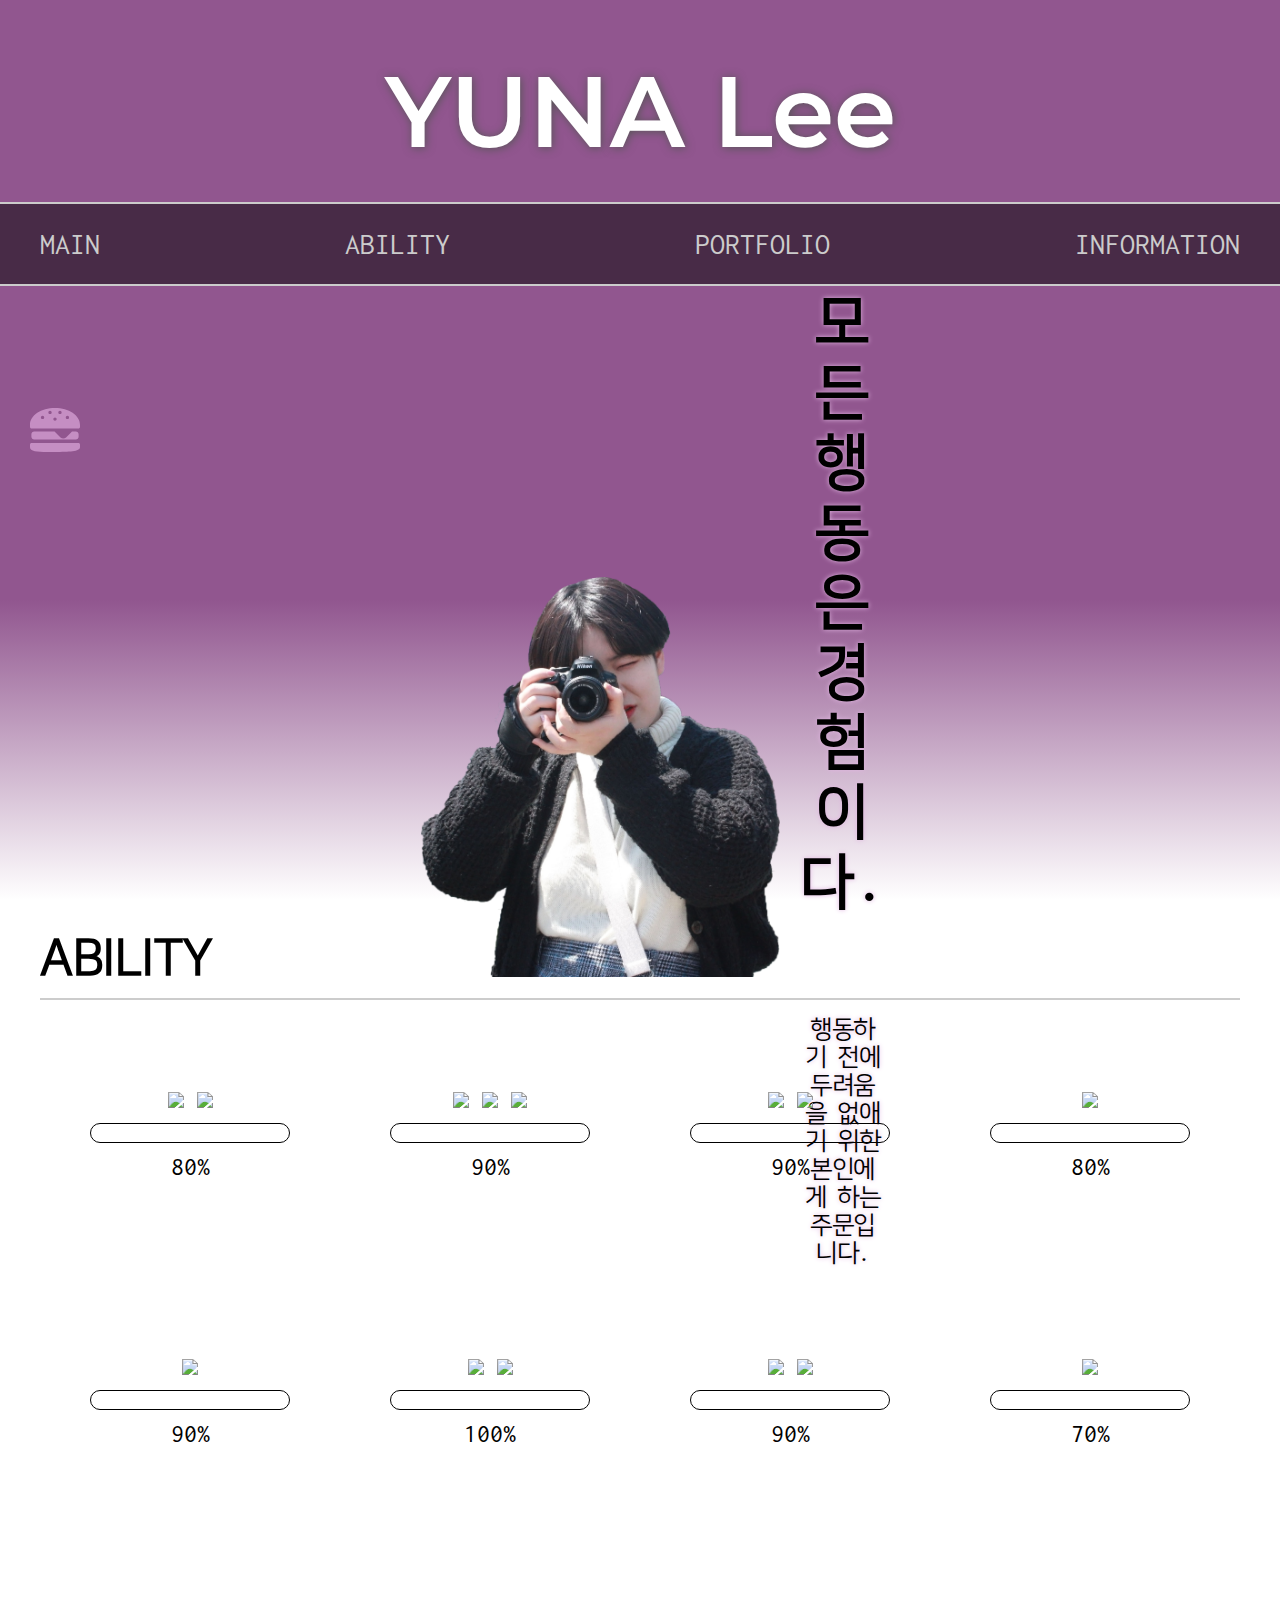
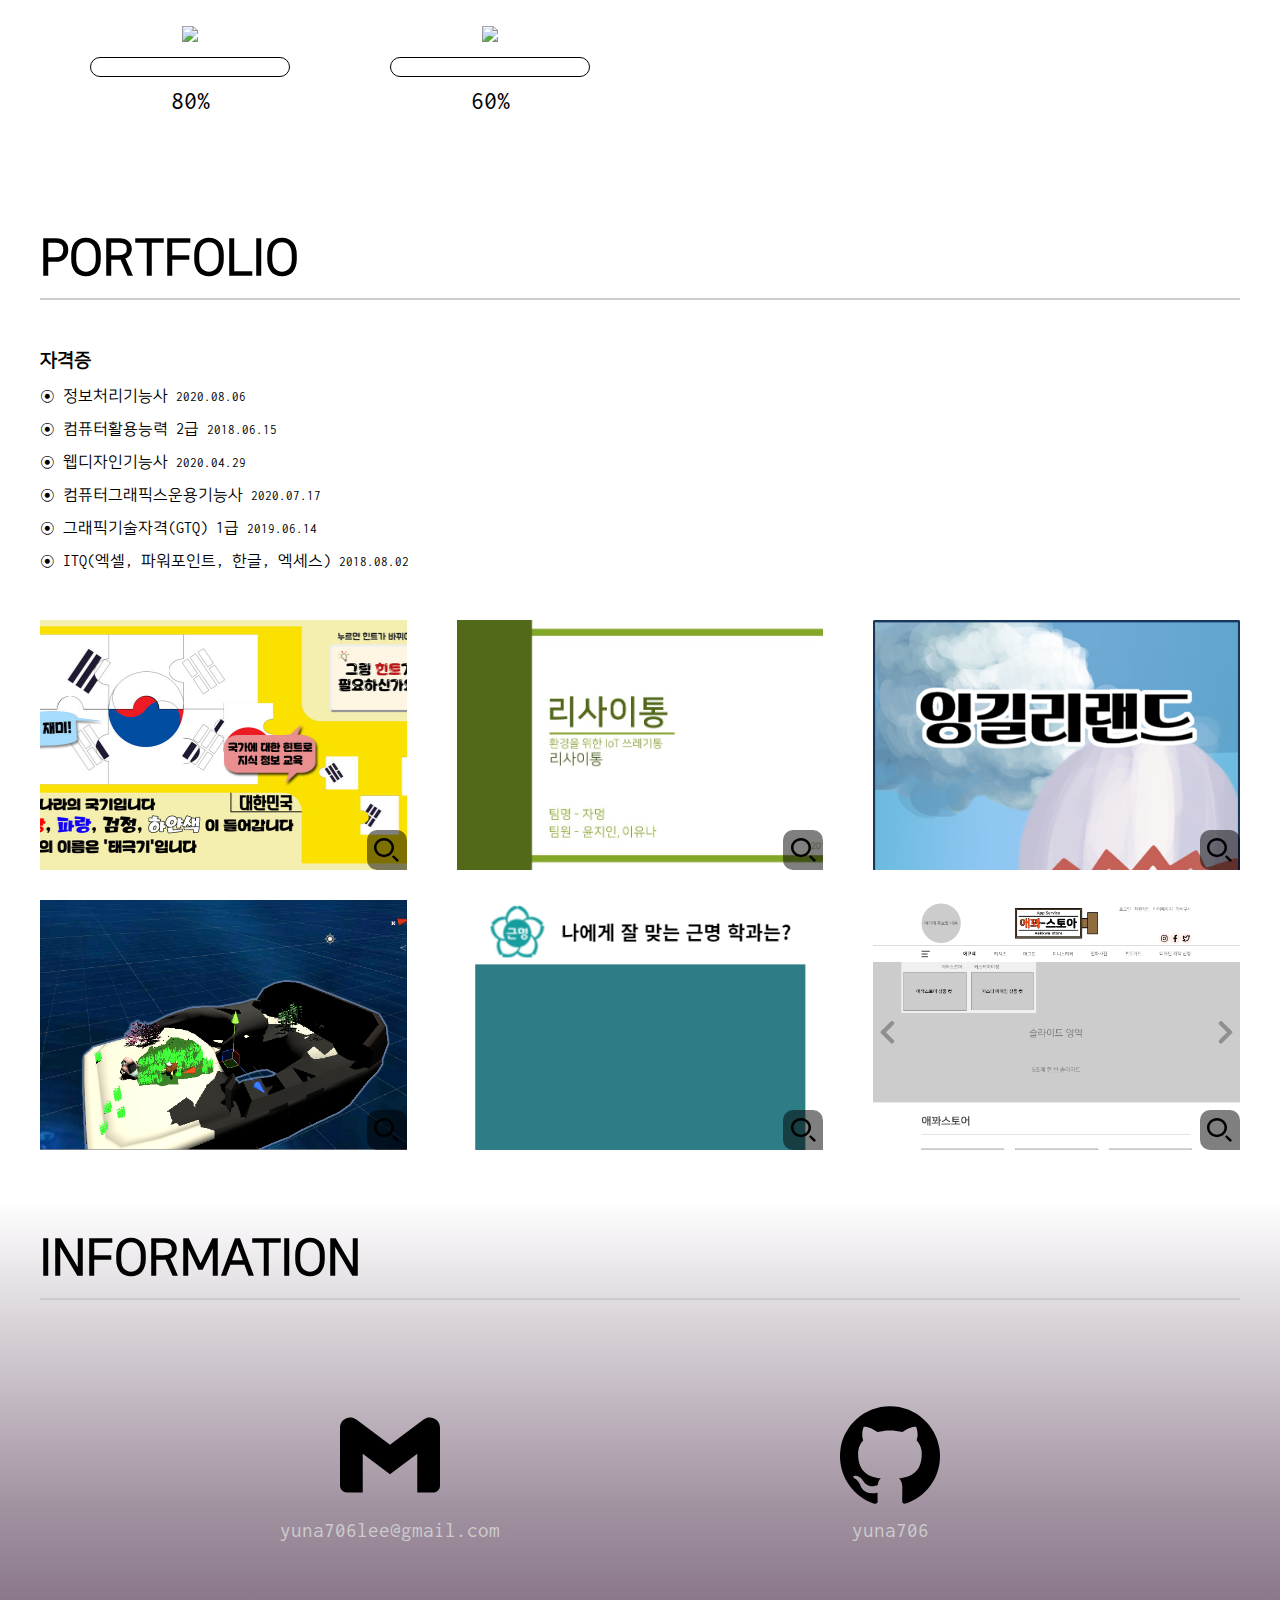
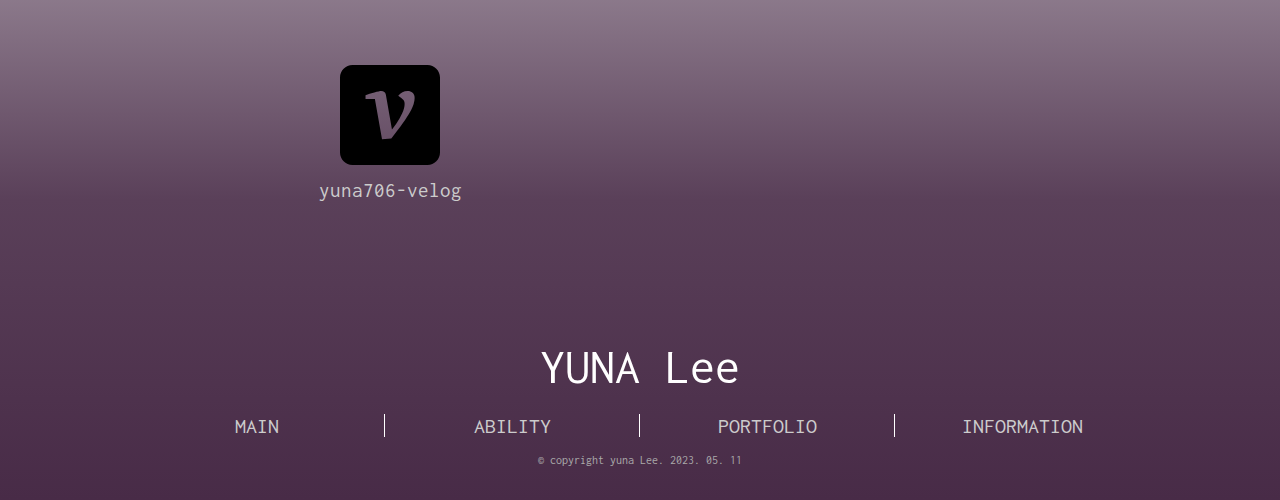
==== commit 9aaeac6f: "폰트어썸 삭제" ====
--- a/index.html
+++ b/index.html
@@ -27,7 +27,18 @@
 
 <body>
     <section id="sidemenu">
-        <div class="ham"><i class="fas fa-hamburger"></i></div>
+        <div class="ham">
+            <svg xmlns="http://www.w3.org/2000/svg" xmlns:xlink="http://www.w3.org/1999/xlink" height="800px" width="800px" version="1.1" id="_x32_" viewBox="0 0 512 512" xml:space="preserve">
+                <style type="text/css">
+                    .st0{fill:#c58ec3;}
+                </style>
+                <g>
+                    <path class="st0" d="M495.957,390.227H16.044C7.185,390.227,0,397.401,0,406.249v26.685c0,54.749,114.619,47.804,256,47.804   s256-2.185,256-47.804v-26.685C512,397.401,504.815,390.227,495.957,390.227z"/>
+                    <path class="st0" d="M42.934,353.858h426.13c15.913,0,28.794-12.891,28.794-28.794v-25.272c0-15.891-12.881-28.771-28.794-28.771   H430.37l-61.163,61.152c-15.652,15.662-41.033,15.662-56.696,0l-61.152-61.152H42.934c-15.913,0-28.793,12.88-28.793,28.771v25.272   C14.141,340.967,27.022,353.858,42.934,353.858z"/>
+                    <path class="st0" d="M256,30.977c-141.38,0-256,74.13-256,172.554v20.739c0,8.848,7.185,16.032,16.044,16.032h479.913   c8.858,0,16.043-7.185,16.043-16.032v-20.739C512,105.107,397.38,30.977,256,30.977z M128.706,144.118   c-9.38,0-16.967-7.586-16.967-16.967c0-9.37,7.587-16.978,16.967-16.978c9.37,0,16.978,7.609,16.978,16.978   C145.684,136.532,138.076,144.118,128.706,144.118z M205.076,93.205c-9.37,0-16.967-7.598-16.967-16.967   c0-9.381,7.598-16.967,16.967-16.967c9.38,0,16.978,7.586,16.978,16.967C222.054,85.608,214.456,93.205,205.076,93.205z    M256,161.097c-9.37,0-16.978-7.609-16.978-16.978c0-9.37,7.609-16.967,16.978-16.967c9.37,0,16.978,7.598,16.978,16.967   C272.978,153.488,265.369,161.097,256,161.097z M306.924,93.205c-9.38,0-16.978-7.598-16.978-16.967   c0-9.381,7.598-16.967,16.978-16.967c9.37,0,16.967,7.586,16.967,16.967C323.891,85.608,316.293,93.205,306.924,93.205z    M383.293,144.118c-9.37,0-16.978-7.586-16.978-16.967c0-9.37,7.609-16.978,16.978-16.978c9.381,0,16.967,7.609,16.967,16.978   C400.26,136.532,392.674,144.118,383.293,144.118z"/>
+                </g>
+                </svg>
+        </div>
         <div class="side">
             <p>MUSIC</p>
             <ul class="player">
@@ -151,37 +162,37 @@
         <h2>PORTFOLIO</h2>
         <div class="license">
             <h3>자격증</h3>
-            <p><i class="far fa-dot-circle"></i> 정보처리기능사 <small>2020.08.06</small></p>
-            <p><i class="far fa-dot-circle"></i> 컴퓨터활용능력 2급 <small>2018.06.15</small></p>
-            <p><i class="far fa-dot-circle"></i> 웹디자인기능사 <small>2020.04.29</small></p>
-            <p><i class="far fa-dot-circle"></i> 컴퓨터그래픽스운용기능사 <small>2020.07.17</small></p>
-            <p><i class="far fa-dot-circle"></i> 그래픽기술자격(GTQ) 1급 <small>2019.06.14</small></p>
-            <p><i class="far fa-dot-circle"></i> ITQ(엑셀, 파워포인트, 한글, 엑세스) <small>2018.08.02</small></p>
+            <p>⊙ 정보처리기능사 <small>2020.08.06</small></p>
+            <p>⊙ 컴퓨터활용능력 2급 <small>2018.06.15</small></p>
+            <p>⊙ 웹디자인기능사 <small>2020.04.29</small></p>
+            <p>⊙ 컴퓨터그래픽스운용기능사 <small>2020.07.17</small></p>
+            <p>⊙ 그래픽기술자격(GTQ) 1급 <small>2019.06.14</small></p>
+            <p>⊙ ITQ(엑셀, 파워포인트, 한글, 엑세스) <small>2018.08.02</small></p>
         </div>
         <div class="portfolio-grid">
             <div class="port">
                 <div class="imgdiv"></div>
-                <div class="gl"><i class="fas fa-search"></i> </div>
+                <div class="gl"><svg width="800px" height="800px" viewBox="0 -0.5 21 21" version="1.1" xmlns="http://www.w3.org/2000/svg" xmlns:xlink="http://www.w3.org/1999/xlink"><g id="Page-1" stroke="none" stroke-width="1" fill="none" fill-rule="evenodd"><g id="Dribbble-Light-Preview" transform="translate(-299.000000, -280.000000)" fill="#000000"><g id="icons" transform="translate(56.000000, 160.000000)"><path d="M264,138.586 L262.5153,140 L258.06015,135.758 L259.54485,134.343 L264,138.586 Z M251.4,134 C247.9266,134 245.1,131.309 245.1,128 C245.1,124.692 247.9266,122 251.4,122 C254.8734,122 257.7,124.692 257.7,128 C257.7,131.309 254.8734,134 251.4,134 L251.4,134 Z M251.4,120 C246.7611,120 243,123.582 243,128 C243,132.418 246.7611,136 251.4,136 C256.0389,136 259.8,132.418 259.8,128 C259.8,123.582 256.0389,120 251.4,120 L251.4,120 Z" id="search_left-[#1504]"></path></g></g></g></svg></i> </div>
             </div>
             <div class="port">
                 <div class="imgdiv"></div>
-                <div class="gl"><i class="fas fa-search"></i> </div>
+                <div class="gl"><svg width="800px" height="800px" viewBox="0 -0.5 21 21" version="1.1" xmlns="http://www.w3.org/2000/svg" xmlns:xlink="http://www.w3.org/1999/xlink"><g id="Page-1" stroke="none" stroke-width="1" fill="none" fill-rule="evenodd"><g id="Dribbble-Light-Preview" transform="translate(-299.000000, -280.000000)" fill="#000000"><g id="icons" transform="translate(56.000000, 160.000000)"><path d="M264,138.586 L262.5153,140 L258.06015,135.758 L259.54485,134.343 L264,138.586 Z M251.4,134 C247.9266,134 245.1,131.309 245.1,128 C245.1,124.692 247.9266,122 251.4,122 C254.8734,122 257.7,124.692 257.7,128 C257.7,131.309 254.8734,134 251.4,134 L251.4,134 Z M251.4,120 C246.7611,120 243,123.582 243,128 C243,132.418 246.7611,136 251.4,136 C256.0389,136 259.8,132.418 259.8,128 C259.8,123.582 256.0389,120 251.4,120 L251.4,120 Z" id="search_left-[#1504]"></path></g></g></g></svg></i> </div>
             </div>
             <div class="port">
                 <div class="imgdiv"></div>
-                <div class="gl"><i class="fas fa-search"></i> </div>
-            </div>
-            <div class="port">
-                <div class="imgdiv"></div> 
-                <div class="gl"><i class="fas fa-search"></i> </div>
-            </div>
-            <div class="port">
-                <div class="imgdiv"></div> 
-                <div class="gl"><i class="fas fa-search"></i> </div>
-            </div>
-            <div class="port">
-                <div class="imgdiv"></div> 
-                <div class="gl"><i class="fas fa-search"></i> </div>
+                <div class="gl"><svg width="800px" height="800px" viewBox="0 -0.5 21 21" version="1.1" xmlns="http://www.w3.org/2000/svg" xmlns:xlink="http://www.w3.org/1999/xlink"><g id="Page-1" stroke="none" stroke-width="1" fill="none" fill-rule="evenodd"><g id="Dribbble-Light-Preview" transform="translate(-299.000000, -280.000000)" fill="#000000"><g id="icons" transform="translate(56.000000, 160.000000)"><path d="M264,138.586 L262.5153,140 L258.06015,135.758 L259.54485,134.343 L264,138.586 Z M251.4,134 C247.9266,134 245.1,131.309 245.1,128 C245.1,124.692 247.9266,122 251.4,122 C254.8734,122 257.7,124.692 257.7,128 C257.7,131.309 254.8734,134 251.4,134 L251.4,134 Z M251.4,120 C246.7611,120 243,123.582 243,128 C243,132.418 246.7611,136 251.4,136 C256.0389,136 259.8,132.418 259.8,128 C259.8,123.582 256.0389,120 251.4,120 L251.4,120 Z" id="search_left-[#1504]"></path></g></g></g></svg></i> </div>
+            </div>
+            <div class="port">
+                <div class="imgdiv"></div> 
+                <div class="gl"><svg width="800px" height="800px" viewBox="0 -0.5 21 21" version="1.1" xmlns="http://www.w3.org/2000/svg" xmlns:xlink="http://www.w3.org/1999/xlink"><g id="Page-1" stroke="none" stroke-width="1" fill="none" fill-rule="evenodd"><g id="Dribbble-Light-Preview" transform="translate(-299.000000, -280.000000)" fill="#000000"><g id="icons" transform="translate(56.000000, 160.000000)"><path d="M264,138.586 L262.5153,140 L258.06015,135.758 L259.54485,134.343 L264,138.586 Z M251.4,134 C247.9266,134 245.1,131.309 245.1,128 C245.1,124.692 247.9266,122 251.4,122 C254.8734,122 257.7,124.692 257.7,128 C257.7,131.309 254.8734,134 251.4,134 L251.4,134 Z M251.4,120 C246.7611,120 243,123.582 243,128 C243,132.418 246.7611,136 251.4,136 C256.0389,136 259.8,132.418 259.8,128 C259.8,123.582 256.0389,120 251.4,120 L251.4,120 Z" id="search_left-[#1504]"></path></g></g></g></svg></i> </div>
+            </div>
+            <div class="port">
+                <div class="imgdiv"></div> 
+                <div class="gl"><svg width="800px" height="800px" viewBox="0 -0.5 21 21" version="1.1" xmlns="http://www.w3.org/2000/svg" xmlns:xlink="http://www.w3.org/1999/xlink"><g id="Page-1" stroke="none" stroke-width="1" fill="none" fill-rule="evenodd"><g id="Dribbble-Light-Preview" transform="translate(-299.000000, -280.000000)" fill="#000000"><g id="icons" transform="translate(56.000000, 160.000000)"><path d="M264,138.586 L262.5153,140 L258.06015,135.758 L259.54485,134.343 L264,138.586 Z M251.4,134 C247.9266,134 245.1,131.309 245.1,128 C245.1,124.692 247.9266,122 251.4,122 C254.8734,122 257.7,124.692 257.7,128 C257.7,131.309 254.8734,134 251.4,134 L251.4,134 Z M251.4,120 C246.7611,120 243,123.582 243,128 C243,132.418 246.7611,136 251.4,136 C256.0389,136 259.8,132.418 259.8,128 C259.8,123.582 256.0389,120 251.4,120 L251.4,120 Z" id="search_left-[#1504]"></path></g></g></g></svg></i> </div>
+            </div>
+            <div class="port">
+                <div class="imgdiv"></div> 
+                <div class="gl"><svg width="800px" height="800px" viewBox="0 -0.5 21 21" version="1.1" xmlns="http://www.w3.org/2000/svg" xmlns:xlink="http://www.w3.org/1999/xlink"><g id="Page-1" stroke="none" stroke-width="1" fill="none" fill-rule="evenodd"><g id="Dribbble-Light-Preview" transform="translate(-299.000000, -280.000000)" fill="#000000"><g id="icons" transform="translate(56.000000, 160.000000)"><path d="M264,138.586 L262.5153,140 L258.06015,135.758 L259.54485,134.343 L264,138.586 Z M251.4,134 C247.9266,134 245.1,131.309 245.1,128 C245.1,124.692 247.9266,122 251.4,122 C254.8734,122 257.7,124.692 257.7,128 C257.7,131.309 254.8734,134 251.4,134 L251.4,134 Z M251.4,120 C246.7611,120 243,123.582 243,128 C243,132.418 246.7611,136 251.4,136 C256.0389,136 259.8,132.418 259.8,128 C259.8,123.582 256.0389,120 251.4,120 L251.4,120 Z" id="search_left-[#1504]"></path></g></g></g></svg></i> </div>
             </div>
         </div>
         <div id="popup">
@@ -197,10 +208,6 @@
                         한 나라의 국기 퍼즐을 완성하면 처음 
                         화면으로 돌아가 다른 나라를 선택하여  
                         게임을 할 수 있습니다.
-                        <br><br>
-                        <a href="https://play.google.com/store/apps/details?id=kr.hs.kmg.kidsgame">
-                            <i class="fab fa-google-play"></i>
-                        </a>    
                     </p>
                 </div>
                 <p>X</p>
@@ -219,7 +226,7 @@
                         아두이노에 저장된 포인트를 휴대폰으로 전송하는 프로그램을 작업 예정입니다.
                         <br><br>
                         <a href="https://github.com/yuna706/recytong" target="_blank">
-                            <i class="fab fa-github click"></i>
+                            <svg class="click" role="img" viewBox="0 0 24 24" xmlns="http://www.w3.org/2000/svg"><title>GitHub</title><path d="M12 .297c-6.63 0-12 5.373-12 12 0 5.303 3.438 9.8 8.205 11.385.6.113.82-.258.82-.577 0-.285-.01-1.04-.015-2.04-3.338.724-4.042-1.61-4.042-1.61C4.422 18.07 3.633 17.7 3.633 17.7c-1.087-.744.084-.729.084-.729 1.205.084 1.838 1.236 1.838 1.236 1.07 1.835 2.809 1.305 3.495.998.108-.776.417-1.305.76-1.605-2.665-.3-5.466-1.332-5.466-5.93 0-1.31.465-2.38 1.235-3.22-.135-.303-.54-1.523.105-3.176 0 0 1.005-.322 3.3 1.23.96-.267 1.98-.399 3-.405 1.02.006 2.04.138 3 .405 2.28-1.552 3.285-1.23 3.285-1.23.645 1.653.24 2.873.12 3.176.765.84 1.23 1.91 1.23 3.22 0 4.61-2.805 5.625-5.475 5.92.42.36.81 1.096.81 2.22 0 1.606-.015 2.896-.015 3.286 0 .315.21.69.825.57C20.565 22.092 24 17.592 24 12.297c0-6.627-5.373-12-12-12"/></svg>
                         </a>
                     </p>
                 </div>
@@ -273,7 +280,7 @@
                         저의 의견이 많이 반영되어 있어 결과를 재미로 즐기셨으면 좋겠습니다.
                         <br><br>
                         <a href="https://github.com/yuna706/kmtest" target="_blank">
-                            <i class="fab fa-github click"></i>
+                            <svg class="click" role="img" viewBox="0 0 24 24" xmlns="http://www.w3.org/2000/svg"><title>GitHub</title><path d="M12 .297c-6.63 0-12 5.373-12 12 0 5.303 3.438 9.8 8.205 11.385.6.113.82-.258.82-.577 0-.285-.01-1.04-.015-2.04-3.338.724-4.042-1.61-4.042-1.61C4.422 18.07 3.633 17.7 3.633 17.7c-1.087-.744.084-.729.084-.729 1.205.084 1.838 1.236 1.838 1.236 1.07 1.835 2.809 1.305 3.495.998.108-.776.417-1.305.76-1.605-2.665-.3-5.466-1.332-5.466-5.93 0-1.31.465-2.38 1.235-3.22-.135-.303-.54-1.523.105-3.176 0 0 1.005-.322 3.3 1.23.96-.267 1.98-.399 3-.405 1.02.006 2.04.138 3 .405 2.28-1.552 3.285-1.23 3.285-1.23.645 1.653.24 2.873.12 3.176.765.84 1.23 1.91 1.23 3.22 0 4.61-2.805 5.625-5.475 5.92.42.36.81 1.096.81 2.22 0 1.606-.015 2.896-.015 3.286 0 .315.21.69.825.57C20.565 22.092 24 17.592 24 12.297c0-6.627-5.373-12-12-12"/></svg>
                         </a>
                         <a class="click" href="https://yuna706.github.io/kmtest/" target="_blank">테스트하기</a>
                     </p>
--- a/css/css.css
+++ b/css/css.css
@@ -60,15 +60,16 @@
     height: 50px;
 }
 
-.ham>i {
-    font-size: 50px;
-    color: #c58ec3;
-    transition: all 0.5s;
-}
-
-.ham>i:hover {
-    color: #482B47;
+.ham> svg  {
+    width: 50px;
+    transition: all 0.5s;
+}
+
+.ham> svg:hover {
     transform: scale(1.2);
+}
+.ham> svg:hover .st0 {
+    fill: #482B47;
 }
 
 .side>p {
@@ -312,6 +313,9 @@
     font-size: 25px;
     border-radius: 10px 10px 0 10px;
     transform-origin: right bottom;
+}
+.port>.gl > svg {
+    width: 25px;
 }
 
 @keyframes kejack {
@@ -415,8 +419,9 @@
     margin-right: 20px;
 }
 
-.popup>.ex>p>a>i {
-    font-size: 50px;
+.popup>.ex>p>a>svg {
+    width: 50px;
+    fill: #fff;
 }
 
 .popup>p {
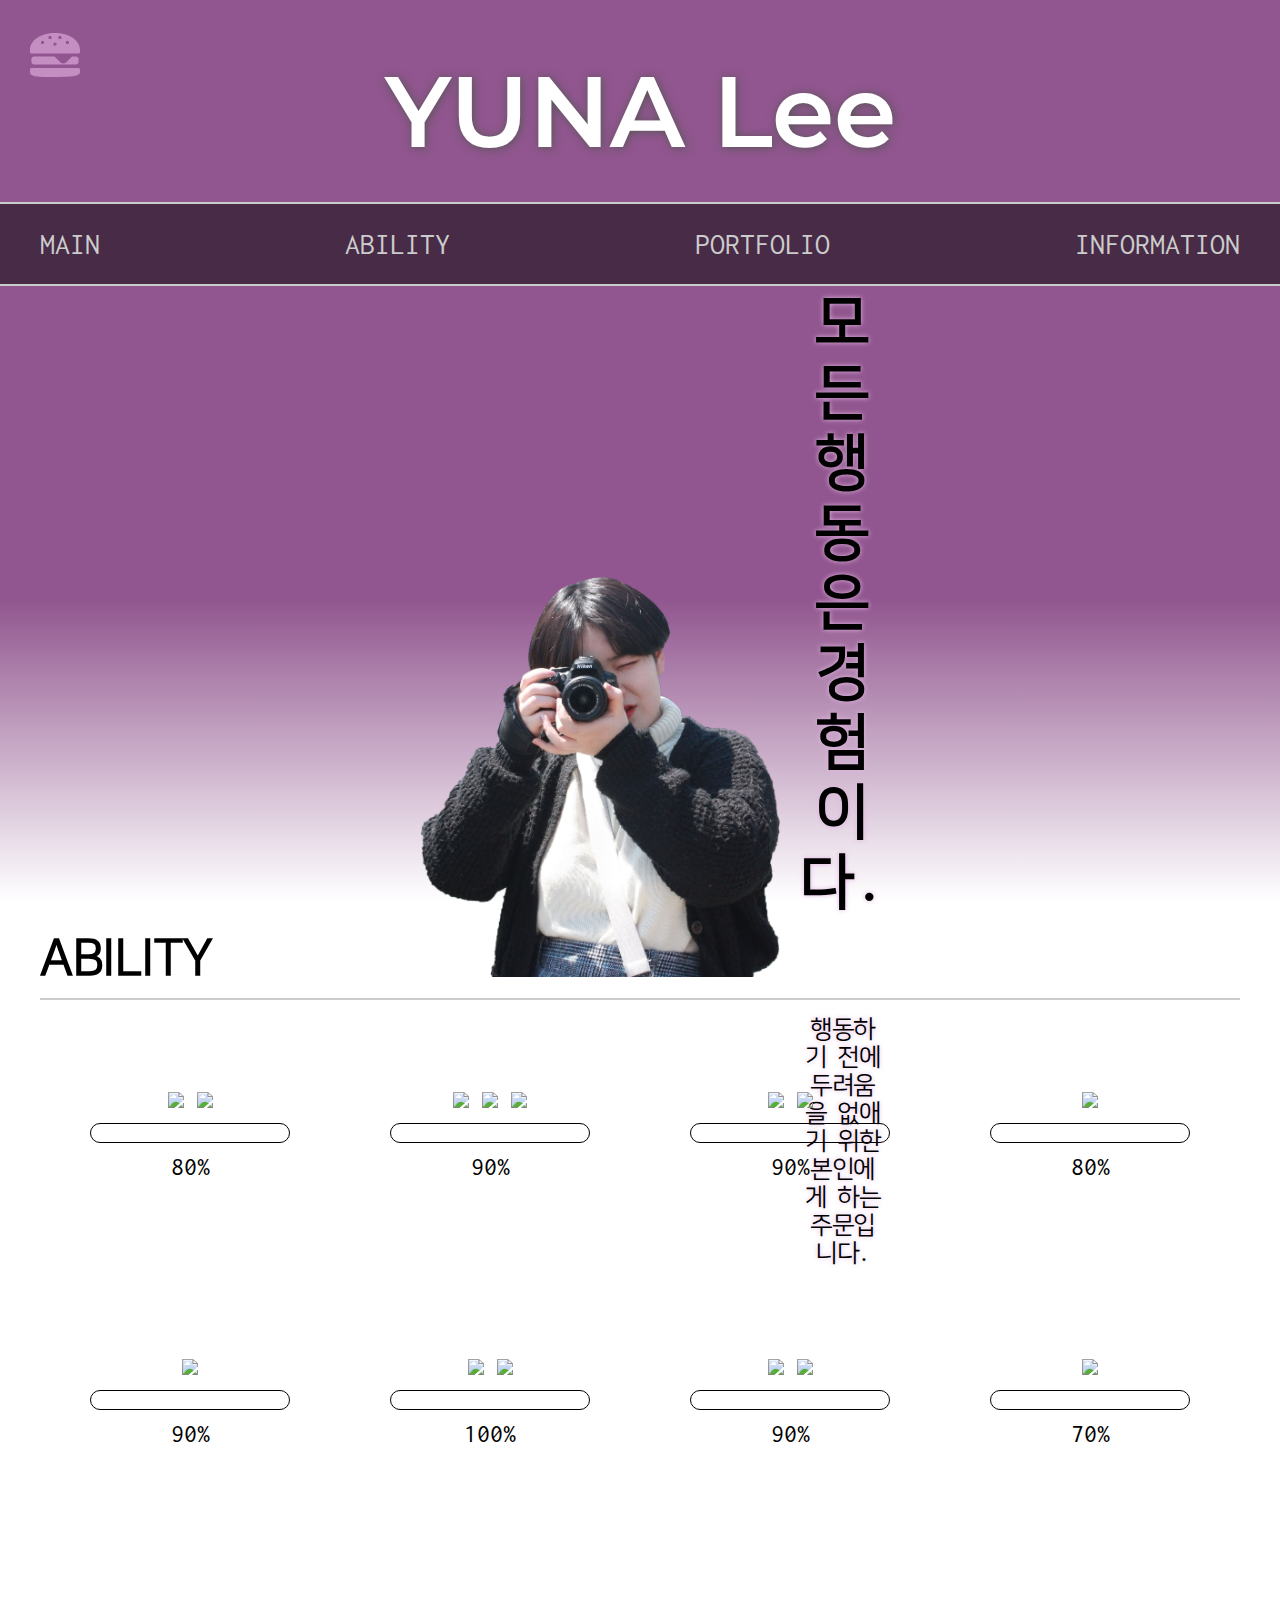
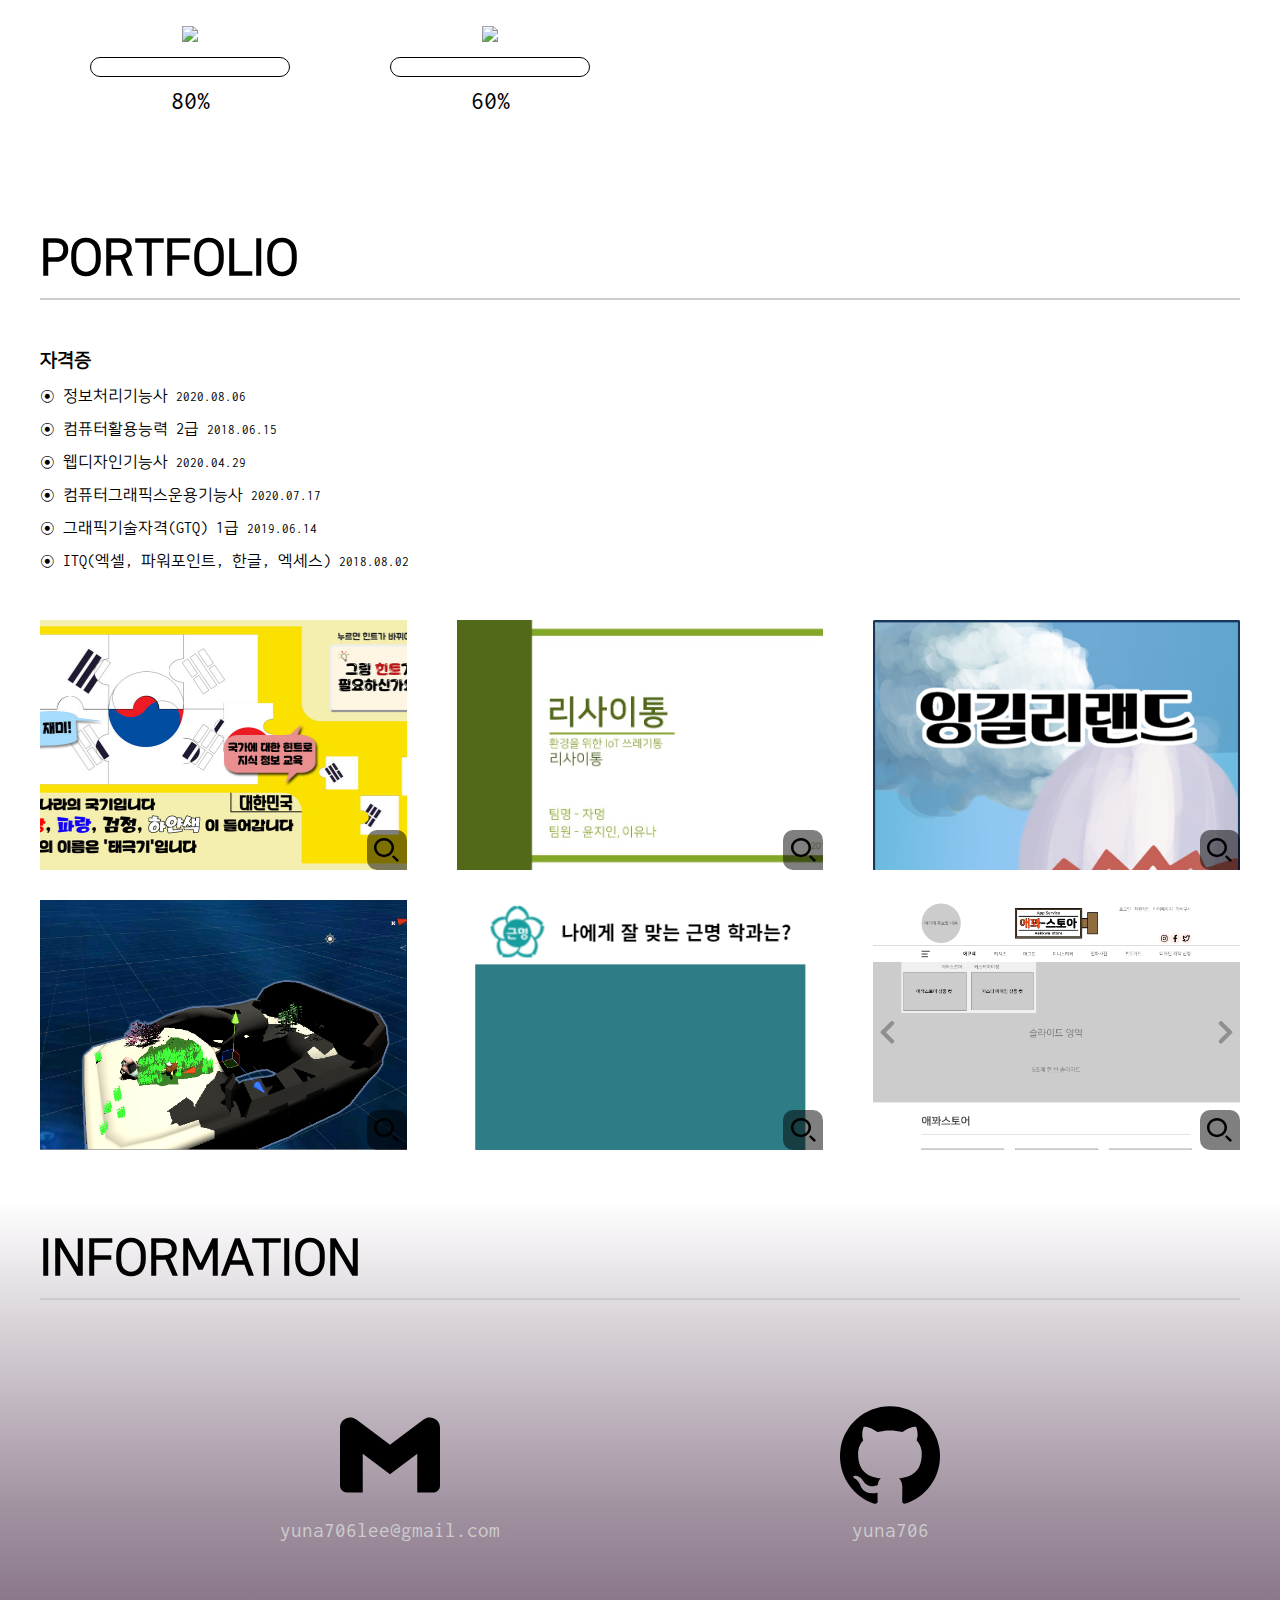
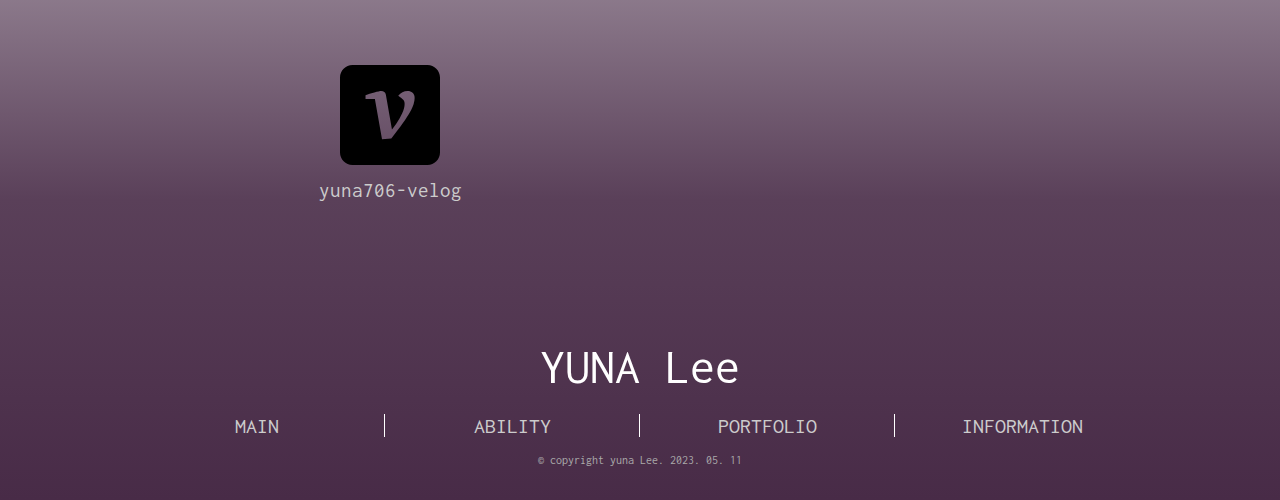
==== commit ff28abd8: "폰트어썸 삭제 2" ====
--- a/index.html
+++ b/index.html
@@ -4,13 +4,9 @@
     <meta charset="UTF-8">
     <meta name="viewport" content="width=1980, height=1080, initial-scale=1.0">
     <title>yuna Lee</title>
-
     
-    <link rel="stylesheet" href="fontawesome-free-5.12.1-web/css/all.min.css">
     <script src="js/jquery-3.4.1.js"></script>
-    <script src="js/jquery.mousewheel.js"></script>
     <script src="js/jquery.easing.1.3.js"></script>
-   
 
     <!-- cdn -->
     <!-- <script src="https://kit.fontawesome.com/18678ebc50.js" crossorigin="anonymous"></script>
@@ -28,7 +24,7 @@
 <body>
     <section id="sidemenu">
         <div class="ham">
-            <svg xmlns="http://www.w3.org/2000/svg" xmlns:xlink="http://www.w3.org/1999/xlink" height="800px" width="800px" version="1.1" id="_x32_" viewBox="0 0 512 512" xml:space="preserve">
+            <svg class="click" xmlns="http://www.w3.org/2000/svg" xmlns:xlink="http://www.w3.org/1999/xlink" height="800px" width="800px" version="1.1" id="_x32_" viewBox="0 0 512 512" xml:space="preserve">
                 <style type="text/css">
                     .st0{fill:#c58ec3;}
                 </style>
@@ -37,14 +33,14 @@
                     <path class="st0" d="M42.934,353.858h426.13c15.913,0,28.794-12.891,28.794-28.794v-25.272c0-15.891-12.881-28.771-28.794-28.771   H430.37l-61.163,61.152c-15.652,15.662-41.033,15.662-56.696,0l-61.152-61.152H42.934c-15.913,0-28.793,12.88-28.793,28.771v25.272   C14.141,340.967,27.022,353.858,42.934,353.858z"/>
                     <path class="st0" d="M256,30.977c-141.38,0-256,74.13-256,172.554v20.739c0,8.848,7.185,16.032,16.044,16.032h479.913   c8.858,0,16.043-7.185,16.043-16.032v-20.739C512,105.107,397.38,30.977,256,30.977z M128.706,144.118   c-9.38,0-16.967-7.586-16.967-16.967c0-9.37,7.587-16.978,16.967-16.978c9.37,0,16.978,7.609,16.978,16.978   C145.684,136.532,138.076,144.118,128.706,144.118z M205.076,93.205c-9.37,0-16.967-7.598-16.967-16.967   c0-9.381,7.598-16.967,16.967-16.967c9.38,0,16.978,7.586,16.978,16.967C222.054,85.608,214.456,93.205,205.076,93.205z    M256,161.097c-9.37,0-16.978-7.609-16.978-16.978c0-9.37,7.609-16.967,16.978-16.967c9.37,0,16.978,7.598,16.978,16.967   C272.978,153.488,265.369,161.097,256,161.097z M306.924,93.205c-9.38,0-16.978-7.598-16.978-16.967   c0-9.381,7.598-16.967,16.978-16.967c9.37,0,16.967,7.586,16.967,16.967C323.891,85.608,316.293,93.205,306.924,93.205z    M383.293,144.118c-9.37,0-16.978-7.586-16.978-16.967c0-9.37,7.609-16.978,16.978-16.978c9.381,0,16.967,7.609,16.967,16.978   C400.26,136.532,392.674,144.118,383.293,144.118z"/>
                 </g>
-                </svg>
+            </svg>
         </div>
         <div class="side">
             <p>MUSIC</p>
             <ul class="player">
-                <li id="play"><i class="far fa-play-circle"></i></li>
-                <li id="stop"><i class="far fa-pause-circle"></i></i></li>
-                <li id="start"><i class="far fa-stop-circle"></i></li>
+                <li id="play"><svg width="64px" height="64px" viewBox="0 0 24 24" fill="none" xmlns="http://www.w3.org/2000/svg" stroke="#ffffff"><g id="SVGRepo_bgCarrier" stroke-width="0"></g><g id="SVGRepo_tracerCarrier" stroke-linecap="round" stroke-linejoin="round"></g><g id="SVGRepo_iconCarrier"> <path opacity="0.1" fill-rule="evenodd" clip-rule="evenodd" d="M12 21C16.9706 21 21 16.9706 21 12C21 7.02944 16.9706 3 12 3C7.02944 3 3 7.02944 3 12C3 16.9706 7.02944 21 12 21ZM15.224 13.0171C16.011 12.5674 16.011 11.4326 15.224 10.9829L10.7817 8.44446C10.0992 8.05446 9.25 8.54727 9.25 9.33333L9.25 14.6667C9.25 15.4527 10.0992 15.9455 10.7817 15.5555L15.224 13.0171Z" fill="#ffffff"></path> <path d="M21 12C21 16.9706 16.9706 21 12 21C7.02944 21 3 16.9706 3 12C3 7.02944 7.02944 3 12 3C16.9706 3 21 7.02944 21 12Z" stroke="#ffffff" stroke-width="2"></path> <path d="M10.9 8.8L10.6577 8.66152C10.1418 8.36676 9.5 8.73922 9.5 9.33333L9.5 14.6667C9.5 15.2608 10.1418 15.6332 10.6577 15.3385L10.9 15.2L15.1 12.8C15.719 12.4463 15.719 11.5537 15.1 11.2L10.9 8.8Z" stroke="#ffffff" stroke-width="2" stroke-linecap="round" stroke-linejoin="round"></path> </g></svg></li>
+                <li id="stop"><svg width="64px" height="64px" viewBox="0 0 24 24" fill="none" xmlns="http://www.w3.org/2000/svg" stroke="#ffffff"><g id="SVGRepo_bgCarrier" stroke-width="0"></g><g id="SVGRepo_tracerCarrier" stroke-linecap="round" stroke-linejoin="round"></g><g id="SVGRepo_iconCarrier"> <path opacity="0.1" d="M21 12C21 16.9706 16.9706 21 12 21C7.02944 21 3 16.9706 3 12C3 7.02944 7.02944 3 12 3C16.9706 3 21 7.02944 21 12Z" fill="#ffffff"></path> <path d="M21 12C21 16.9706 16.9706 21 12 21C7.02944 21 3 16.9706 3 12C3 7.02944 7.02944 3 12 3C16.9706 3 21 7.02944 21 12Z" stroke="#ffffff" stroke-width="2"></path> <path d="M14 9L14 15" stroke="#ffffff" stroke-width="2" stroke-linecap="round" stroke-linejoin="round"></path> <path d="M10 9L10 15" stroke="#ffffff" stroke-width="2" stroke-linecap="round" stroke-linejoin="round"></path> </g></svg></li>
+                <li id="start"><svg width="64px" height="64px" viewBox="0 0 24 24" fill="none" xmlns="http://www.w3.org/2000/svg" stroke="#ffffff"><g id="SVGRepo_bgCarrier" stroke-width="0"></g><g id="SVGRepo_tracerCarrier" stroke-linecap="round" stroke-linejoin="round"></g><g id="SVGRepo_iconCarrier"><path d="M12 22c5.523 0 10-4.477 10-10S17.523 2 12 2 2 6.477 2 12s4.477 10 10 10Z" fill="#ffffff" fill-opacity=".16" stroke="#ffffff" stroke-width="1.5" stroke-miterlimit="10"></path><path d="M14.2 9H9.8a.8.8 0 0 0-.8.8v4.4a.8.8 0 0 0 .8.8h4.4a.8.8 0 0 0 .8-.8V9.8a.8.8 0 0 0-.8-.8Z" fill="#ffffff" stroke="#ffffff" stroke-width="1.5" stroke-miterlimit="10"></path></g></svg></li>
             </ul>
             <ul class="menu">
                 <li data-value="header">MAIN</li>
--- a/css/css.css
+++ b/css/css.css
@@ -62,6 +62,7 @@
 
 .ham> svg  {
     width: 50px;
+    height: auto;
     transition: all 0.5s;
 }
 
@@ -87,9 +88,8 @@
     justify-content: space-around;
 }
 
-.side>.player>li {
-    font-size: 40px;
-    color: #fff;
+.side>.player>li> svg {
+    width: 40px;
 }
 
 .side>.menu {
